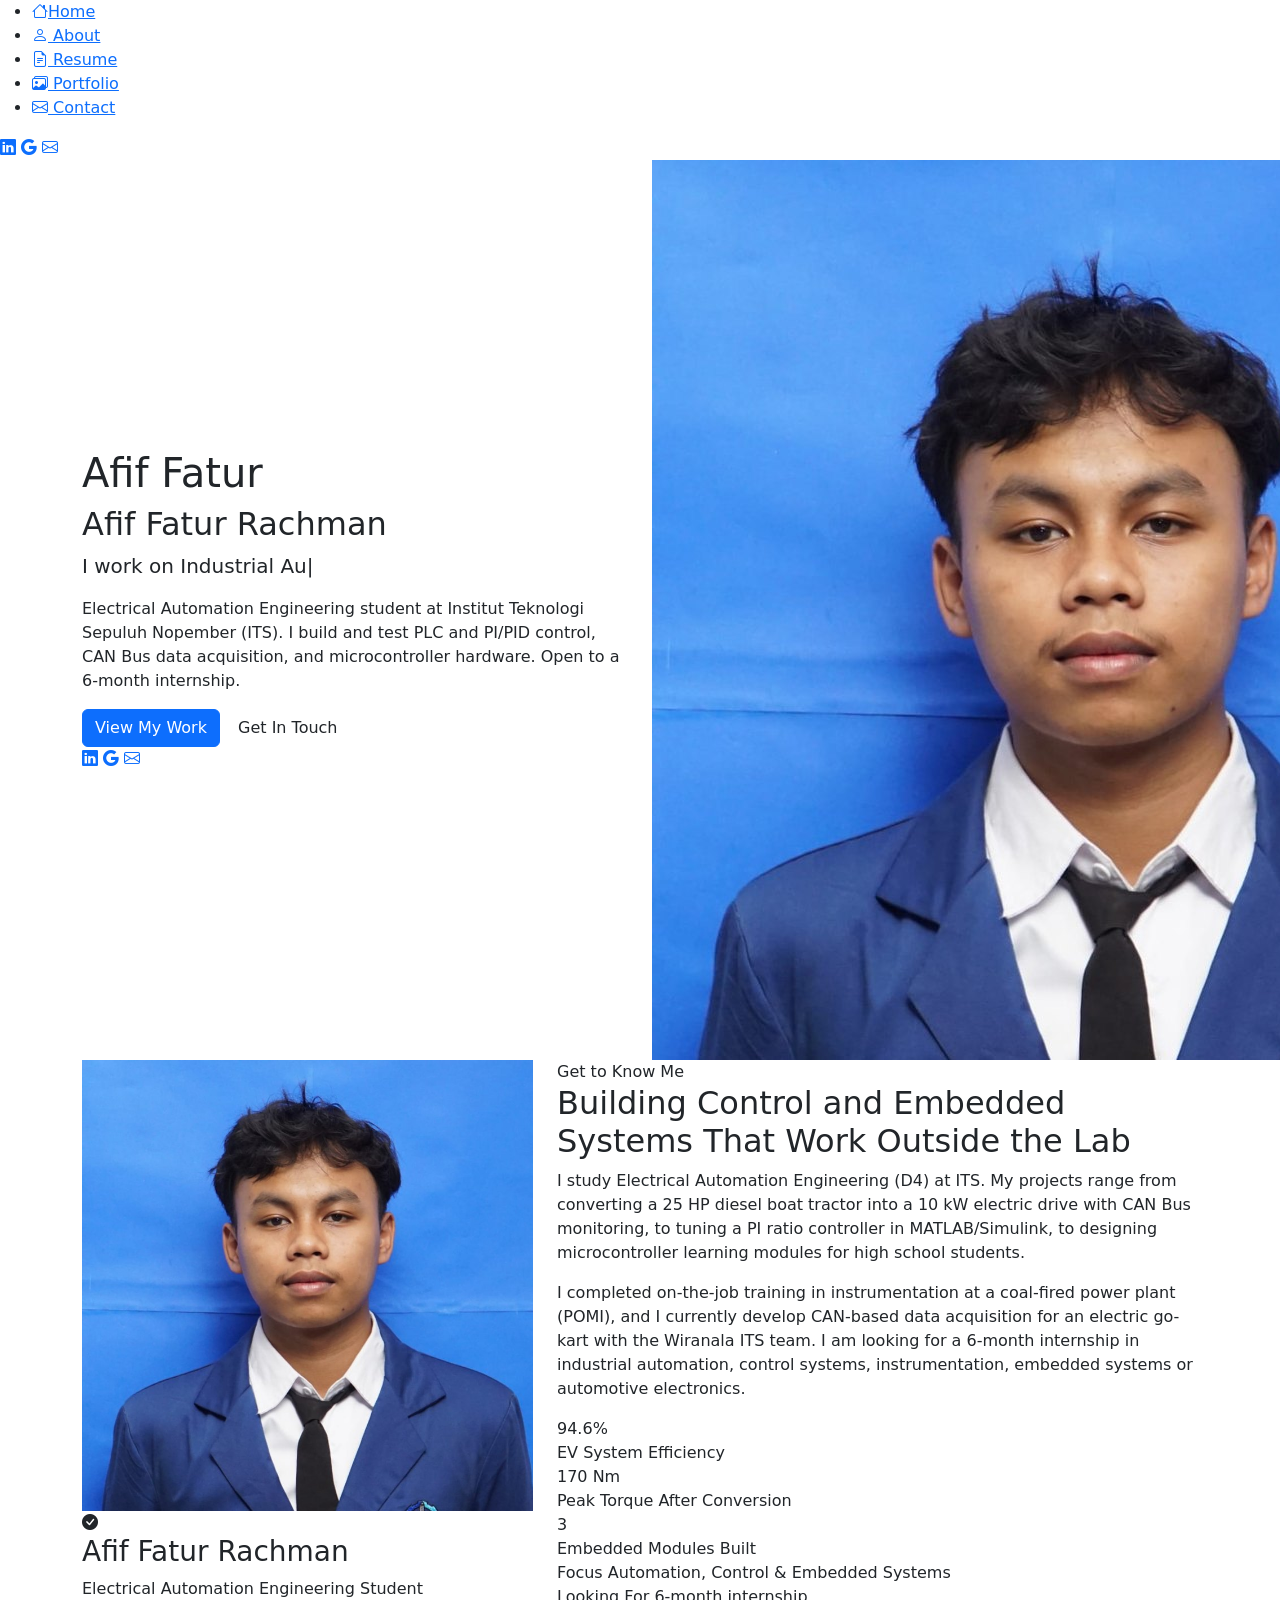
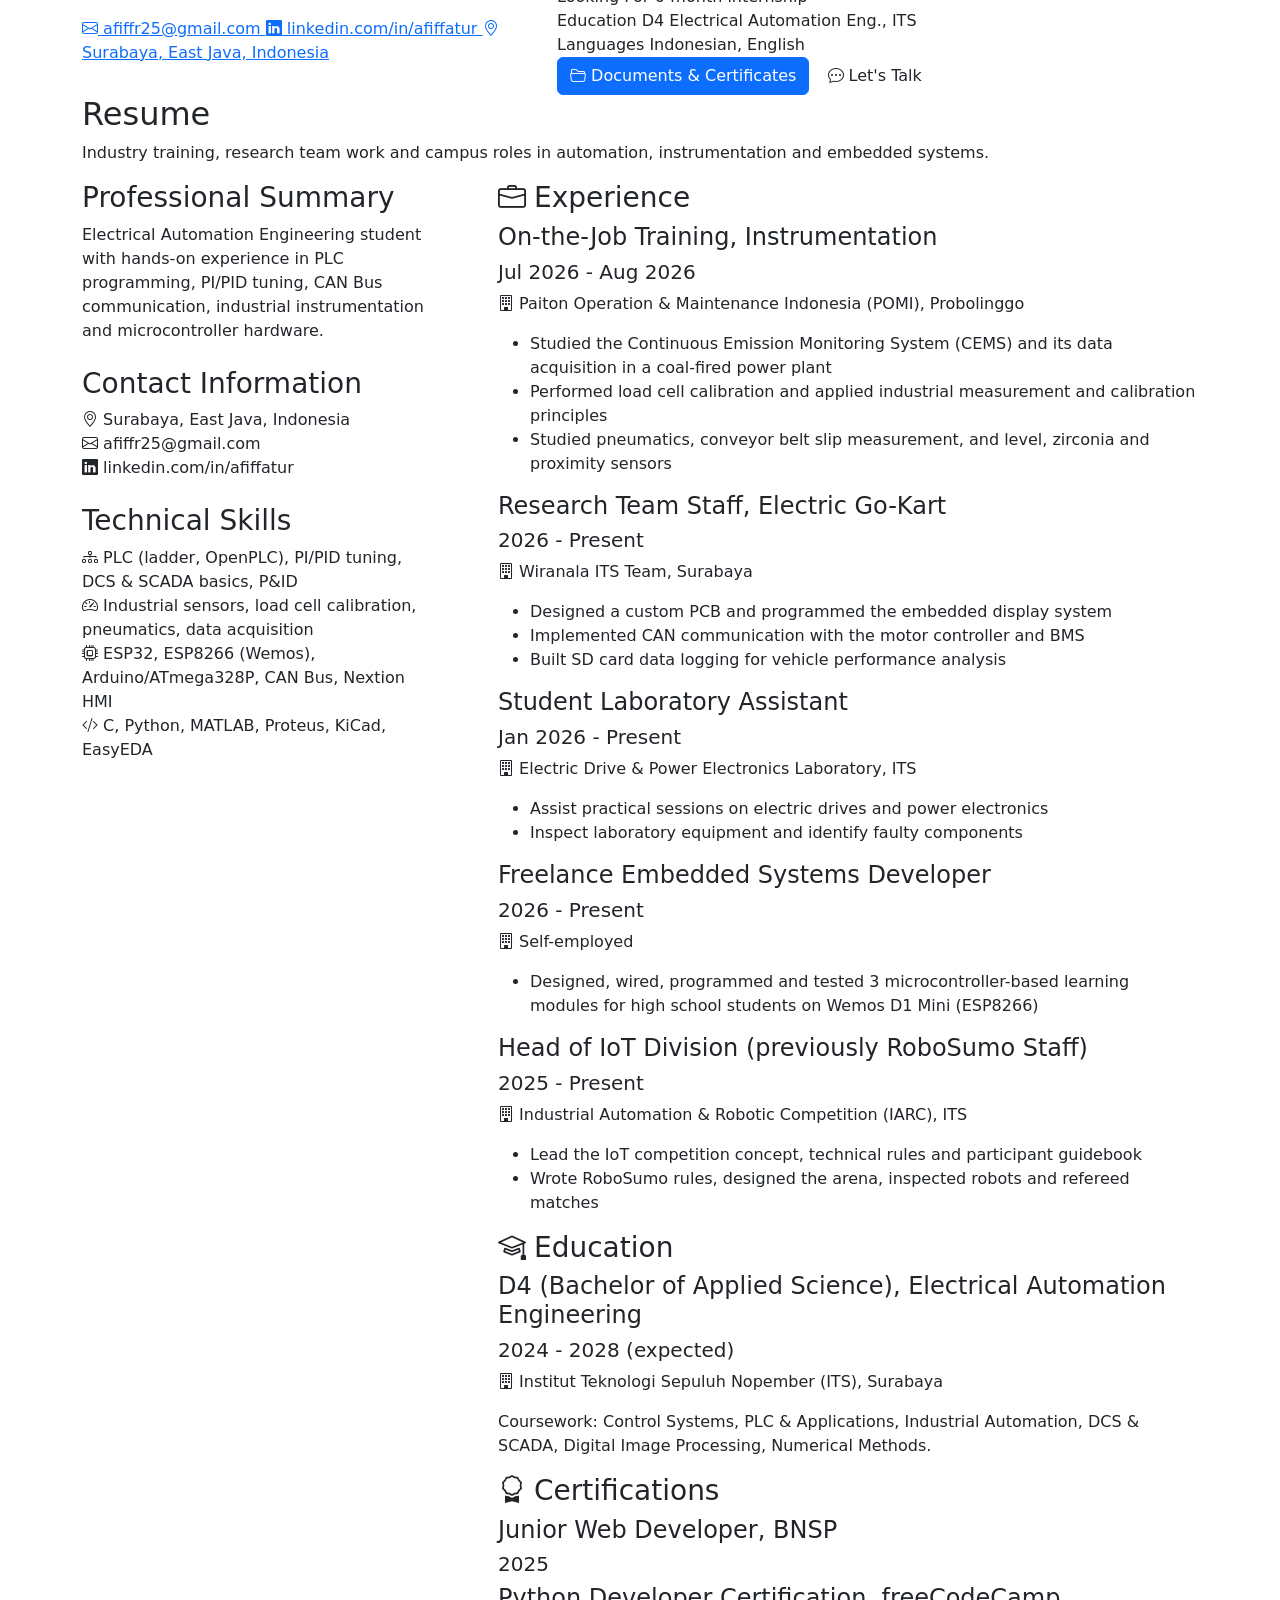
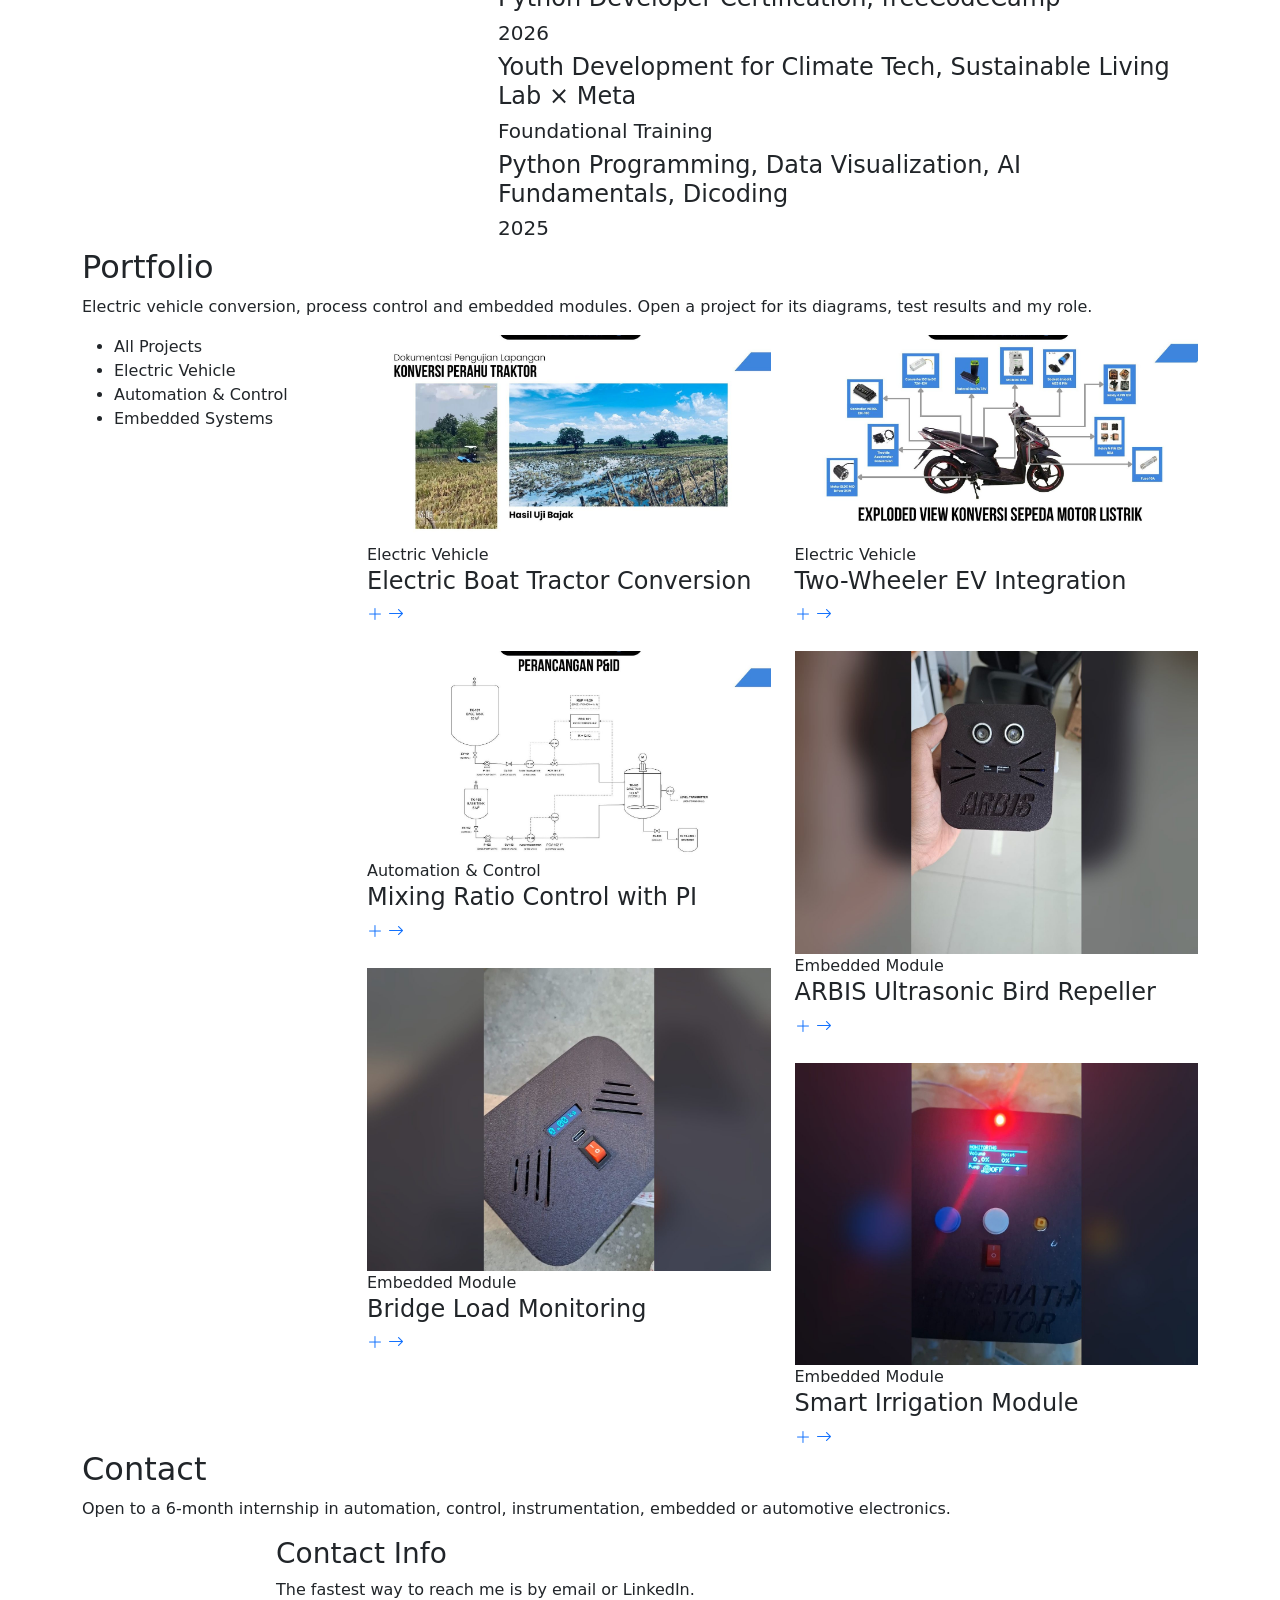
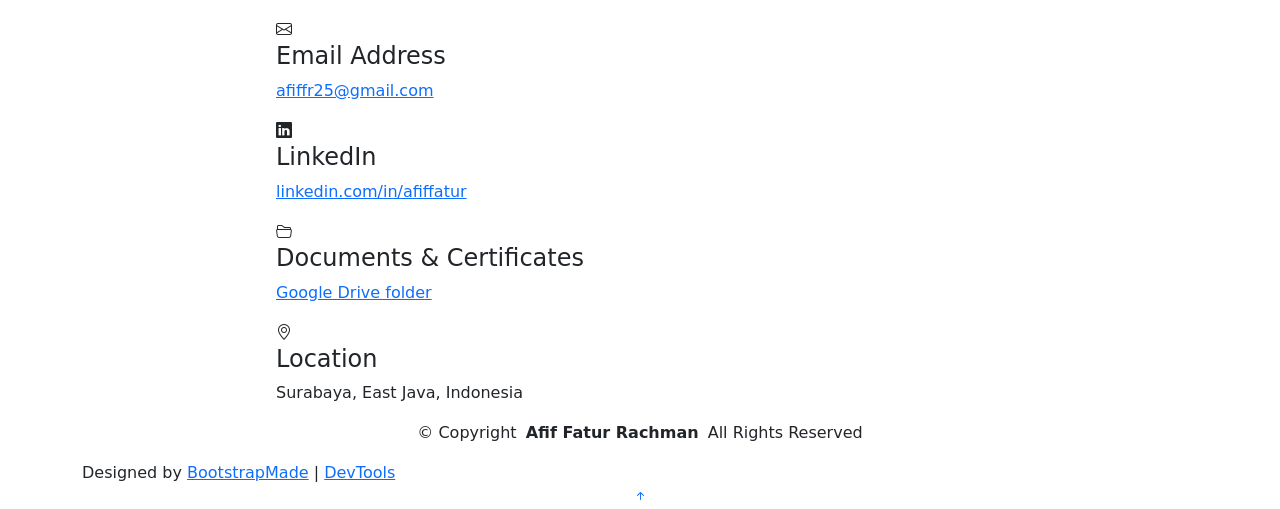
==== index.html @ c915f434 "Revise project details in index.html Updated project description to include MATLAB/Simulink." ====
<!DOCTYPE html>
<html lang="en">

<head>
  <meta charset="utf-8">
  <meta content="width=device-width, initial-scale=1.0" name="viewport">
  <title>Afif Fatur Rachman | Portfolio</title>
  <meta name="description" content="Portfolio of Afif Fatur Rachman, Electrical Automation Engineering student at ITS: PLC, PID control, CAN Bus, embedded systems and EV conversion.">
  <meta name="keywords" content="automation, PLC, PID, CAN Bus, embedded systems, ESP32, ESP8266, electric vehicle, ITS">

  <!-- Favicons -->
  <link href="assets/img/favicon.png" rel="icon">
  <link href="assets/img/apple-touch-icon.png" rel="apple-touch-icon">

  <!-- Fonts -->
  <link href="https://fonts.googleapis.com" rel="preconnect">
  <link href="https://fonts.gstatic.com" rel="preconnect" crossorigin>
  <link href="https://fonts.googleapis.com/css2?family=Roboto:ital,wght@0,100;0,300;0,400;0,500;0,700;0,900;1,100;1,300;1,400;1,500;1,700;1,900&family=Ubuntu:ital,wght@0,300;0,400;0,500;0,700;1,300;1,400;1,500;1,700&family=Nunito:ital,wght@0,200;0,300;0,400;0,500;0,600;0,700;0,800;0,900;1,200;1,300;1,400;1,500;1,600;1,700;1,800;1,900&display=swap" rel="stylesheet">

  <!-- Vendor CSS Files -->
  <link href="assets/vendor/bootstrap/css/bootstrap.min.css" rel="stylesheet">
  <link href="assets/vendor/bootstrap-icons/bootstrap-icons.css" rel="stylesheet">
  <link href="assets/vendor/aos/aos.css" rel="stylesheet">
  <link href="assets/vendor/glightbox/css/glightbox.min.css" rel="stylesheet">
  <link href="assets/vendor/swiper/swiper-bundle.min.css" rel="stylesheet">

  <!-- Main CSS File -->
  <link href="assets/css/main.css" rel="stylesheet">

  <!-- =======================================================
  * Template Name: SnapFolio
  * Template URL: https://bootstrapmade.com/snapfolio-bootstrap-portfolio-template/
  * Updated: Jul 21 2025 with Bootstrap v5.3.7
  * Author: BootstrapMade.com
  * License: https://bootstrapmade.com/license/
  ======================================================== -->
</head>

<body class="index-page">

  <header id="header" class="header dark-background d-flex flex-column justify-content-center">
    <i class="header-toggle d-xl-none bi bi-list"></i>

    <div class="header-container d-flex flex-column align-items-start">
      <nav id="navmenu" class="navmenu">
        <ul>
          <li><a href="#hero" class="active"><i class="bi bi-house navicon"></i>Home</a></li>
          <li><a href="#about"><i class="bi bi-person navicon"></i> About</a></li>
          <li><a href="#resume"><i class="bi bi-file-earmark-text navicon"></i> Resume</a></li>
          <li><a href="#portfolio"><i class="bi bi-images navicon"></i> Portfolio</a></li>
          <li><a href="#contact"><i class="bi bi-envelope navicon"></i> Contact</a></li>
        </ul>
      </nav>

      <div class="social-links text-center">
        <a href="https://linkedin.com/in/afiffatur" class="linkedin" target="_blank" rel="noopener" title="LinkedIn"><i class="bi bi-linkedin"></i></a>
        <a href="https://drive.google.com/drive/folders/1XQpE3AXoUAXFMWgNxPds5E3X4bJaLmcN" class="google-plus" target="_blank" rel="noopener" title="Documents &amp; certificates"><i class="bi bi-google"></i></a>
        <a href="mailto:afiffr25@gmail.com" class="twitter" title="Email"><i class="bi bi-envelope"></i></a>
      </div>

    </div>

  </header>

  <main class="main">

    <!-- Hero Section -->
    <section id="hero" class="hero section">

      <div class="background-elements">
        <div class="bg-circle circle-1"></div>
        <div class="bg-circle circle-2"></div>
      </div>

      <div class="hero-content">

        <div class="container">
          <div class="row align-items-center">

            <div class="col-lg-6" data-aos="fade-right" data-aos-delay="100">
              <div class="hero-text">
                <h1>Afif <span class="accent-text">Fatur</span></h1>
                <h2>Afif Fatur Rachman</h2>
                <p class="lead">I work on <span class="typed" data-typed-items="Industrial Automation, Control Systems, Embedded Systems, EV Powertrains, Instrumentation"></span></p>
                <p class="description">Electrical Automation Engineering student at Institut Teknologi Sepuluh Nopember (ITS). I build and test PLC and PI/PID control, CAN Bus data acquisition, and microcontroller hardware. Open to a 6-month internship.</p>

                <div class="hero-actions">
                  <a href="#portfolio" class="btn btn-primary">View My Work</a>
                  <a href="#contact" class="btn btn-outline">Get In Touch</a>
                </div>

                <div class="social-links">
                  <a href="https://linkedin.com/in/afiffatur" target="_blank" rel="noopener" title="LinkedIn"><i class="bi bi-linkedin"></i></a>
                  <a href="https://drive.google.com/drive/folders/1XQpE3AXoUAXFMWgNxPds5E3X4bJaLmcN" target="_blank" rel="noopener" title="Documents &amp; certificates"><i class="bi bi-google"></i></a>
                  <a href="mailto:afiffr25@gmail.com" title="Email"><i class="bi bi-envelope"></i></a>
                </div>
              </div>
            </div>

            <div class="col-lg-6" data-aos="fade-left" data-aos-delay="200">
              <div class="hero-visual">
                <div class="profile-container">
                  <div class="profile-background"></div>
                  <img src="assets/img/profile/afif-hero.jpg" alt="Afif Fatur Rachman" class="profile-image">
                </div>
              </div>
            </div>

          </div>
        </div>
      </div>

    </section><!-- /Hero Section -->

    <!-- About Section -->
    <section id="about" class="about section">

      <div class="container" data-aos="fade-up" data-aos-delay="100">

        <div class="row">
          <div class="col-lg-5" data-aos="zoom-in" data-aos-delay="200">
            <div class="profile-card">
              <div class="profile-header">
                <div class="profile-image">
                  <img src="assets/img/profile/afif-square.jpg" alt="Afif Fatur Rachman" class="img-fluid">
                </div>
                <div class="profile-badge">
                  <i class="bi bi-check-circle-fill"></i>
                </div>
              </div>

              <div class="profile-content">
                <h3>Afif Fatur Rachman</h3>
                <p class="profession">Electrical Automation Engineering Student</p>

                <div class="contact-links">
                  <a href="mailto:afiffr25@gmail.com" class="contact-item">
                    <i class="bi bi-envelope"></i>
                    afiffr25@gmail.com
                  </a>
                  <a href="https://linkedin.com/in/afiffatur" class="contact-item" target="_blank" rel="noopener">
                    <i class="bi bi-linkedin"></i>
                    linkedin.com/in/afiffatur
                  </a>
                  <a href="#" class="contact-item">
                    <i class="bi bi-geo-alt"></i>
                    Surabaya, East Java, Indonesia
                  </a>
                </div>
              </div>
            </div>
          </div>

          <div class="col-lg-7" data-aos="fade-left" data-aos-delay="300">
            <div class="about-content">
              <div class="section-header">
                <span class="badge-text">Get to Know Me</span>
                <h2>Building Control and Embedded Systems That Work Outside the Lab</h2>
              </div>

              <div class="description">
                <p>I study Electrical Automation Engineering (D4) at ITS. My projects range from converting a 25 HP diesel boat tractor into a 10 kW electric drive with CAN Bus monitoring, to tuning a PI ratio controller in MATLAB/Simulink, to designing microcontroller learning modules for high school students.</p>

                <p>I completed on-the-job training in instrumentation at a coal-fired power plant (POMI), and I currently develop CAN-based data acquisition for an electric go-kart with the Wiranala ITS team. I am looking for a 6-month internship in industrial automation, control systems, instrumentation, embedded systems or automotive electronics.</p>
              </div>

              <div class="stats-grid">
                <div class="stat-item">
                  <div class="stat-number">94.6%</div>
                  <div class="stat-label">EV System Efficiency</div>
                </div>
                <div class="stat-item">
                  <div class="stat-number">170 Nm</div>
                  <div class="stat-label">Peak Torque After Conversion</div>
                </div>
                <div class="stat-item">
                  <div class="stat-number">3</div>
                  <div class="stat-label">Embedded Modules Built</div>
                </div>
              </div>

              <div class="details-grid">
                <div class="detail-row">
                  <div class="detail-item">
                    <span class="detail-label">Focus</span>
                    <span class="detail-value">Automation, Control &amp; Embedded Systems</span>
                  </div>
                  <div class="detail-item">
                    <span class="detail-label">Looking For</span>
                    <span class="detail-value">6-month internship</span>
                  </div>
                </div>
                <div class="detail-row">
                  <div class="detail-item">
                    <span class="detail-label">Education</span>
                    <span class="detail-value">D4 Electrical Automation Eng., ITS</span>
                  </div>
                  <div class="detail-item">
                    <span class="detail-label">Languages</span>
                    <span class="detail-value">Indonesian, English</span>
                  </div>
                </div>
              </div>

              <div class="cta-section">
                <a href="https://drive.google.com/drive/folders/1XQpE3AXoUAXFMWgNxPds5E3X4bJaLmcN" class="btn btn-primary" target="_blank" rel="noopener">
                  <i class="bi bi-folder2-open"></i>
                  Documents &amp; Certificates
                </a>
                <a href="#contact" class="btn btn-outline">
                  <i class="bi bi-chat-dots"></i>
                  Let's Talk
                </a>
              </div>
            </div>
          </div>
        </div>

      </div>

    </section><!-- /About Section -->

    <!-- Resume Section -->
    <section id="resume" class="resume section">

      <!-- Section Title -->
      <div class="container section-title" data-aos="fade-up">
        <h2>Resume</h2>
        <p>Industry training, research team work and campus roles in automation, instrumentation and embedded systems.</p>
      </div><!-- End Section Title -->

      <div class="container" data-aos="fade-up" data-aos-delay="100">

        <div class="row gy-4">
          <!-- Left column with summary and contact -->
          <div class="col-lg-4">
            <div class="resume-side" data-aos="fade-right" data-aos-delay="100">
              <h3>Professional Summary</h3>
              <p>Electrical Automation Engineering student with hands-on experience in PLC programming, PI/PID tuning, CAN Bus communication, industrial instrumentation and microcontroller hardware.</p>

              <h3 class="mt-4">Contact Information</h3>
              <ul class="contact-info list-unstyled">
                <li><i class="bi bi-geo-alt"></i> Surabaya, East Java, Indonesia</li>
                <li><i class="bi bi-envelope"></i> afiffr25@gmail.com</li>
                <li><i class="bi bi-linkedin"></i> linkedin.com/in/afiffatur</li>
              </ul>

              <h3 class="mt-4">Technical Skills</h3>
              <ul class="contact-info list-unstyled">
                <li><i class="bi bi-diagram-3"></i> PLC (ladder, OpenPLC), PI/PID tuning, DCS &amp; SCADA basics, P&amp;ID</li>
                <li><i class="bi bi-speedometer2"></i> Industrial sensors, load cell calibration, pneumatics, data acquisition</li>
                <li><i class="bi bi-cpu"></i> ESP32, ESP8266 (Wemos), Arduino/ATmega328P, CAN Bus, Nextion HMI</li>
                <li><i class="bi bi-code-slash"></i> C, Python, MATLAB, Proteus, KiCad, EasyEDA</li>
              </ul>
            </div>
          </div>

          <!-- Right column with experience and education -->
          <div class="col-lg-8 ps-4 ps-lg-5">
            <div class="resume-section" data-aos="fade-up">
              <h3><i class="bi bi-briefcase me-2"></i>Experience</h3>

              <div class="resume-item">
                <h4>On-the-Job Training, Instrumentation</h4>
                <h5>Jul 2026 - Aug 2026</h5>
                <p class="company"><i class="bi bi-building"></i> Paiton Operation &amp; Maintenance Indonesia (POMI), Probolinggo</p>
                <ul>
                  <li>Studied the Continuous Emission Monitoring System (CEMS) and its data acquisition in a coal-fired power plant</li>
                  <li>Performed load cell calibration and applied industrial measurement and calibration principles</li>
                  <li>Studied pneumatics, conveyor belt slip measurement, and level, zirconia and proximity sensors</li>
                </ul>
              </div>

              <div class="resume-item">
                <h4>Research Team Staff, Electric Go-Kart</h4>
                <h5>2026 - Present</h5>
                <p class="company"><i class="bi bi-building"></i> Wiranala ITS Team, Surabaya</p>
                <ul>
                  <li>Designed a custom PCB and programmed the embedded display system</li>
                  <li>Implemented CAN communication with the motor controller and BMS</li>
                  <li>Built SD card data logging for vehicle performance analysis</li>
                </ul>
              </div>

              <div class="resume-item">
                <h4>Student Laboratory Assistant</h4>
                <h5>Jan 2026 - Present</h5>
                <p class="company"><i class="bi bi-building"></i> Electric Drive &amp; Power Electronics Laboratory, ITS</p>
                <ul>
                  <li>Assist practical sessions on electric drives and power electronics</li>
                  <li>Inspect laboratory equipment and identify faulty components</li>
                </ul>
              </div>

              <div class="resume-item">
                <h4>Freelance Embedded Systems Developer</h4>
                <h5>2026 - Present</h5>
                <p class="company"><i class="bi bi-building"></i> Self-employed</p>
                <ul>
                  <li>Designed, wired, programmed and tested 3 microcontroller-based learning modules for high school students on Wemos D1 Mini (ESP8266)</li>
                </ul>
              </div>

              <div class="resume-item">
                <h4>Head of IoT Division (previously RoboSumo Staff)</h4>
                <h5>2025 - Present</h5>
                <p class="company"><i class="bi bi-building"></i> Industrial Automation &amp; Robotic Competition (IARC), ITS</p>
                <ul>
                  <li>Lead the IoT competition concept, technical rules and participant guidebook</li>
                  <li>Wrote RoboSumo rules, designed the arena, inspected robots and refereed matches</li>
                </ul>
              </div>

            </div>

            <div class="resume-section" data-aos="fade-up" data-aos-delay="100">
              <h3><i class="bi bi-mortarboard me-2"></i>Education</h3>

              <div class="resume-item">
                <h4>D4 (Bachelor of Applied Science), Electrical Automation Engineering</h4>
                <h5>2024 - 2028 (expected)</h5>
                <p class="company"><i class="bi bi-building"></i> Institut Teknologi Sepuluh Nopember (ITS), Surabaya</p>
                <p>Coursework: Control Systems, PLC &amp; Applications, Industrial Automation, DCS &amp; SCADA, Digital Image Processing, Numerical Methods.</p>
              </div>

            </div>

            <div class="resume-section" data-aos="fade-up" data-aos-delay="200">
              <h3><i class="bi bi-award me-2"></i>Certifications</h3>

              <div class="resume-item">
                <h4>Junior Web Developer, BNSP</h4>
                <h5>2025</h5>
              </div>

              <div class="resume-item">
                <h4>Python Developer Certification, freeCodeCamp</h4>
                <h5>2026</h5>
              </div>

              <div class="resume-item">
                <h4>Youth Development for Climate Tech, Sustainable Living Lab × Meta</h4>
                <h5>Foundational Training</h5>
              </div>

              <div class="resume-item">
                <h4>Python Programming, Data Visualization, AI Fundamentals, Dicoding</h4>
                <h5>2025</h5>
              </div>

            </div>
          </div>
        </div>

      </div>

    </section><!-- /Resume Section -->

    <!-- Portfolio Section -->
    <section id="portfolio" class="portfolio section">

      <!-- Section Title -->
      <div class="container section-title" data-aos="fade-up">
        <h2>Portfolio</h2>
        <p>Electric vehicle conversion, process control and embedded modules. Open a project for its diagrams, test results and my role.</p>
      </div><!-- End Section Title -->

      <div class="container" data-aos="fade-up" data-aos-delay="100">

        <div class="isotope-layout" data-default-filter="*" data-layout="masonry" data-sort="original-order">

          <div class="row">
            <div class="col-lg-3 filter-sidebar">
              <div class="filters-wrapper" data-aos="fade-right" data-aos-delay="150">
                <ul class="portfolio-filters isotope-filters">
                  <li data-filter="*" class="filter-active">All Projects</li>
                  <li data-filter=".filter-ev">Electric Vehicle</li>
                  <li data-filter=".filter-control">Automation &amp; Control</li>
                  <li data-filter=".filter-embedded">Embedded Systems</li>
                </ul>
              </div>
            </div>

            <div class="col-lg-9">
              <div class="row gy-4 portfolio-container isotope-container" data-aos="fade-up" data-aos-delay="200">

                <div class="col-lg-6 col-md-6 portfolio-item isotope-item filter-ev">
                  <div class="portfolio-wrap">
                    <img src="assets/img/projects/ev-tractor-field.jpg" class="img-fluid" alt="Electric Boat Tractor Conversion" loading="lazy">
                    <div class="portfolio-info">
                      <div class="content">
                        <span class="category">Electric Vehicle</span>
                        <h4>Electric Boat Tractor Conversion</h4>
                        <div class="portfolio-links">
                          <a href="assets/img/projects/ev-tractor-field.jpg" class="glightbox" title="Electric Boat Tractor Conversion"><i class="bi bi-plus-lg"></i></a>
                          <a href="project-ev.html" title="More Details"><i class="bi bi-arrow-right"></i></a>
                        </div>
                      </div>
                    </div>
                  </div>
                </div><!-- End Portfolio Item -->
                <div class="col-lg-6 col-md-6 portfolio-item isotope-item filter-ev">
                  <div class="portfolio-wrap">
                    <img src="assets/img/projects/ev-motor-exploded.jpg" class="img-fluid" alt="Two-Wheeler EV Integration" loading="lazy">
                    <div class="portfolio-info">
                      <div class="content">
                        <span class="category">Electric Vehicle</span>
                        <h4>Two-Wheeler EV Integration</h4>
                        <div class="portfolio-links">
                          <a href="assets/img/projects/ev-motor-exploded.jpg" class="glightbox" title="Two-Wheeler EV Integration"><i class="bi bi-plus-lg"></i></a>
                          <a href="project-ev.html" title="More Details"><i class="bi bi-arrow-right"></i></a>
                        </div>
                      </div>
                    </div>
                  </div>
                </div><!-- End Portfolio Item -->
                <div class="col-lg-6 col-md-6 portfolio-item isotope-item filter-control">
                  <div class="portfolio-wrap">
                    <img src="assets/img/projects/mixing-pid.jpg" class="img-fluid" alt="Mixing Ratio Control with PI" loading="lazy">
                    <div class="portfolio-info">
                      <div class="content">
                        <span class="category">Automation &amp; Control</span>
                        <h4>Mixing Ratio Control with PI</h4>
                        <div class="portfolio-links">
                          <a href="assets/img/projects/mixing-pid.jpg" class="glightbox" title="Mixing Ratio Control with PI"><i class="bi bi-plus-lg"></i></a>
                          <a href="project-mixing.html" title="More Details"><i class="bi bi-arrow-right"></i></a>
                        </div>
                      </div>
                    </div>
                  </div>
                </div><!-- End Portfolio Item -->
                <div class="col-lg-6 col-md-6 portfolio-item isotope-item filter-embedded">
                  <div class="portfolio-wrap">
                    <img src="assets/img/projects/arbis-photo.jpg" class="img-fluid" alt="ARBIS Ultrasonic Bird Repeller" loading="lazy">
                    <div class="portfolio-info">
                      <div class="content">
                        <span class="category">Embedded Module</span>
                        <h4>ARBIS Ultrasonic Bird Repeller</h4>
                        <div class="portfolio-links">
                          <a href="assets/img/projects/arbis-photo.jpg" class="glightbox" title="ARBIS Ultrasonic Bird Repeller"><i class="bi bi-plus-lg"></i></a>
                          <a href="project-arbis.html" title="More Details"><i class="bi bi-arrow-right"></i></a>
                        </div>
                      </div>
                    </div>
                  </div>
                </div><!-- End Portfolio Item -->
                <div class="col-lg-6 col-md-6 portfolio-item isotope-item filter-embedded">
                  <div class="portfolio-wrap">
                    <img src="assets/img/projects/bridge-photo2.jpg" class="img-fluid" alt="Bridge Load Monitoring" loading="lazy">
                    <div class="portfolio-info">
                      <div class="content">
                        <span class="category">Embedded Module</span>
                        <h4>Bridge Load Monitoring</h4>
                        <div class="portfolio-links">
                          <a href="assets/img/projects/bridge-photo2.jpg" class="glightbox" title="Bridge Load Monitoring"><i class="bi bi-plus-lg"></i></a>
                          <a href="project-bridge.html" title="More Details"><i class="bi bi-arrow-right"></i></a>
                        </div>
                      </div>
                    </div>
                  </div>
                </div><!-- End Portfolio Item -->
                <div class="col-lg-6 col-md-6 portfolio-item isotope-item filter-embedded">
                  <div class="portfolio-wrap">
                    <img src="assets/img/projects/smart-photo.jpg" class="img-fluid" alt="Smart Irrigation Module" loading="lazy">
                    <div class="portfolio-info">
                      <div class="content">
                        <span class="category">Embedded Module</span>
                        <h4>Smart Irrigation Module</h4>
                        <div class="portfolio-links">
                          <a href="assets/img/projects/smart-photo.jpg" class="glightbox" title="Smart Irrigation Module"><i class="bi bi-plus-lg"></i></a>
                          <a href="project-smart.html" title="More Details"><i class="bi bi-arrow-right"></i></a>
                        </div>
                      </div>
                    </div>
                  </div>
                </div><!-- End Portfolio Item -->

              </div><!-- End Portfolio Container -->
            </div>
          </div>

        </div>

      </div>

    </section><!-- /Portfolio Section -->

    <!-- Contact Section -->
    <section id="contact" class="contact section">

      <!-- Section Title -->
      <div class="container section-title" data-aos="fade-up">
        <h2>Contact</h2>
        <p>Open to a 6-month internship in automation, control, instrumentation, embedded or automotive electronics.</p>
      </div><!-- End Section Title -->

      <div class="container">

        <div class="row g-4 g-lg-5 justify-content-center">
          <div class="col-lg-8">
            <div class="info-box">
              <h3>Contact Info</h3>
              <p>The fastest way to reach me is by email or LinkedIn.</p>

              <div class="info-item">
                <div class="icon-box">
                  <i class="bi bi-envelope"></i>
                </div>
                <div class="content">
                  <h4>Email Address</h4>
                  <p><a href="mailto:afiffr25@gmail.com">afiffr25@gmail.com</a></p>
                </div>
              </div>

              <div class="info-item">
                <div class="icon-box">
                  <i class="bi bi-linkedin"></i>
                </div>
                <div class="content">
                  <h4>LinkedIn</h4>
                  <p><a href="https://linkedin.com/in/afiffatur" target="_blank" rel="noopener">linkedin.com/in/afiffatur</a></p>
                </div>
              </div>

              <div class="info-item">
                <div class="icon-box">
                  <i class="bi bi-folder2-open"></i>
                </div>
                <div class="content">
                  <h4>Documents &amp; Certificates</h4>
                  <p><a href="https://drive.google.com/drive/folders/1XQpE3AXoUAXFMWgNxPds5E3X4bJaLmcN" target="_blank" rel="noopener">Google Drive folder</a></p>
                </div>
              </div>

              <div class="info-item">
                <div class="icon-box">
                  <i class="bi bi-geo-alt"></i>
                </div>
                <div class="content">
                  <h4>Location</h4>
                  <p>Surabaya, East Java, Indonesia</p>
                </div>
              </div>
            </div>
          </div>
        </div>

      </div>

    </section><!-- /Contact Section -->

  </main>

  <footer id="footer" class="footer position-relative">

    <div class="container">
      <div class="copyright text-center ">
        <p>© <span>Copyright</span> <strong class="px-1 sitename">Afif Fatur Rachman</strong> <span>All Rights Reserved</span></p>
      </div>
      <div class="credits">
        <!-- All the links in the footer should remain intact. -->
        <!-- You can delete the links only if you've purchased the pro version. -->
        <!-- Licensing information: https://bootstrapmade.com/license/ -->
        Designed by <a href="https://bootstrapmade.com/">BootstrapMade</a> | <a href="https://bootstrapmade.com/tools/">DevTools</a>
      </div>
    </div>

  </footer>

  <!-- Scroll Top -->
  <a href="#" id="scroll-top" class="scroll-top d-flex align-items-center justify-content-center"><i class="bi bi-arrow-up-short"></i></a>

  <!-- Preloader -->
  <div id="preloader"></div>

  <!-- Vendor JS Files -->
  <script src="assets/vendor/bootstrap/js/bootstrap.bundle.min.js"></script>
  <script src="assets/vendor/aos/aos.js"></script>
  <script src="assets/vendor/typed.js/typed.umd.js"></script>
  <script src="assets/vendor/purecounter/purecounter_vanilla.js"></script>
  <script src="assets/vendor/waypoints/noframework.waypoints.js"></script>
  <script src="assets/vendor/isotope-layout/isotope.pkgd.min.js"></script>
  <script src="assets/vendor/imagesloaded/imagesloaded.pkgd.min.js"></script>
  <script src="assets/vendor/glightbox/js/glightbox.min.js"></script>
  <script src="assets/vendor/swiper/swiper-bundle.min.js"></script>

  <!-- Main JS File -->
  <script src="assets/js/main.js"></script>

</body>

</html>
---- assets/css/main.css ----
/**
* Template Name: SnapFolio
* Template URL: https://bootstrapmade.com/snapfolio-bootstrap-portfolio-template/
* Updated: Jul 21 2025 with Bootstrap v5.3.7
* Author: BootstrapMade.com
* License: https://bootstrapmade.com/license/
*/

/*--------------------------------------------------------------
# Font & Color Variables
# Help: https://bootstrapmade.com/color-system/
--------------------------------------------------------------*/
/* Fonts */
:root {
  --default-font: "Roboto",  system-ui, -apple-system, "Segoe UI", Roboto, "Helvetica Neue", Arial, "Noto Sans", "Liberation Sans", sans-serif, "Apple Color Emoji", "Segoe UI Emoji", "Segoe UI Symbol", "Noto Color Emoji";
  --heading-font: "Ubuntu",  sans-serif;
  --nav-font: "Nunito",  sans-serif;
}

/* Global Colors - The following color variables are used throughout the website. Updating them here will change the color scheme of the entire website */
:root { 
  --background-color: #1f1f1f; /* Background color for the entire website, including individual sections */
  --default-color: #ffffff; /* Default color used for the majority of the text content across the entire website */
  --heading-color: #ffffff; /* Color for headings, subheadings and title throughout the website */
  --accent-color: #ececec; /* Accent color that represents your brand on the website. It's used for buttons, links, and other elements that need to stand out */
  --surface-color: #232323; /* The surface color is used as a background of boxed elements within sections, such as cards, icon boxes, or other elements that require a visual separation from the global background. */
  --contrast-color: #310606; /* Contrast color for text, ensuring readability against backgrounds of accent, heading, or default colors. */
}

/* Nav Menu Colors - The following color variables are used specifically for the navigation menu. They are separate from the global colors to allow for more customization options */
:root {
  --nav-color: rgba(236, 236, 236, 0.59);  /* The default color of the main navmenu links */
  --nav-hover-color: #ffffff; /* Applied to main navmenu links when they are hovered over or active */
  --nav-mobile-background-color: #393939; /* Used as the background color for mobile navigation menu */
  --nav-dropdown-background-color: #393939; /* Used as the background color for dropdown items that appear when hovering over primary navigation items */
  --nav-dropdown-color: #ffffff; /* Used for navigation links of the dropdown items in the navigation menu. */
  --nav-dropdown-hover-color: #ececec; /* Similar to --nav-hover-color, this color is applied to dropdown navigation links when they are hovered over. */
}

/* Color Presets - These classes override global colors when applied to any section or element, providing reuse of the sam color scheme. */

.light-background {
  --background-color: #2c2c2c;
  --surface-color: #323232;
}

.dark-background {
  --background-color: #040b14;
  --default-color: #ffffff;
  --heading-color: #ffffff;
  --surface-color: #151f2b;
  --contrast-color: #ffffff;
}

/* Smooth scroll */
:root {
  scroll-behavior: smooth;
}

/*--------------------------------------------------------------
# General Styling & Shared Classes
--------------------------------------------------------------*/
body {
  color: var(--default-color);
  background-color: var(--background-color);
  font-family: var(--default-font);
}

a {
  color: var(--accent-color);
  text-decoration: none;
  transition: 0.3s;
}

a:hover {
  color: color-mix(in srgb, var(--accent-color), transparent 25%);
  text-decoration: none;
}

h1,
h2,
h3,
h4,
h5,
h6 {
  color: var(--heading-color);
  font-family: var(--heading-font);
}

/* PHP Email Form Messages
------------------------------*/
.php-email-form .error-message {
  display: none;
  background: #df1529;
  color: #ffffff;
  text-align: left;
  padding: 15px;
  margin-bottom: 24px;
  font-weight: 600;
}

.php-email-form .sent-message {
  display: none;
  color: #ffffff;
  background: #059652;
  text-align: center;
  padding: 15px;
  margin-bottom: 24px;
  font-weight: 600;
}

.php-email-form .loading {
  display: none;
  background: var(--surface-color);
  text-align: center;
  padding: 15px;
  margin-bottom: 24px;
}

.php-email-form .loading:before {
  content: "";
  display: inline-block;
  border-radius: 50%;
  width: 24px;
  height: 24px;
  margin: 0 10px -6px 0;
  border: 3px solid var(--accent-color);
  border-top-color: var(--surface-color);
  animation: php-email-form-loading 1s linear infinite;
}

@keyframes php-email-form-loading {
  0% {
    transform: rotate(0deg);
  }

  100% {
    transform: rotate(360deg);
  }
}

/*--------------------------------------------------------------
# Global Header
--------------------------------------------------------------*/
.header {
  --background-color: #1b1b1b;
  --contrast-color: #444444;
  color: var(--default-color);
  position: fixed;
  top: 0;
  left: 0;
  bottom: 0;
  padding: 0 15px;
  width: 300px;
  transition: all ease-in-out 0.3s;
  overflow-y: auto;
  z-index: 997;
}

.header .header-container {
  border-radius: 20px;
  padding: 15px;
  background-color: var(--background-color);
  border: 1px solid color-mix(in srgb, var(--default-color), transparent 80%);
}

.header .social-links {
  margin: 0 0 10px 0;
}

.header .social-links a {
  font-size: 16px;
  display: inline-flex;
  align-items: center;
  justify-content: center;
  background: color-mix(in srgb, var(--default-color), transparent 90%);
  color: var(--default-color);
  margin: 0 2px;
  border-radius: 50%;
  text-align: center;
  width: 40px;
  height: 40px;
  transition: 0.3s;
}

.header .social-links a:hover {
  color: var(--contrast-color);
  background: var(--accent-color);
}

@media (min-width: 1200px) {

  .header~main,
  .header~#footer {
    margin-left: 330px;
  }
}

@media (max-width: 1199px) {
  .header {
    left: -100%;
  }
}

.header.header-show {
  left: 0;
}

.header .header-toggle {
  color: var(--contrast-color);
  background-color: var(--accent-color);
  font-size: 22px;
  display: flex;
  align-items: center;
  justify-content: center;
  width: 40px;
  height: 40px;
  border-radius: 50%;
  cursor: pointer;
  position: fixed;
  top: 15px;
  right: 15px;
  z-index: 9999;
  transition: background-color 0.3s;
}

.header .header-toggle:hover {
  color: var(--contrast-color);
  background-color: color-mix(in srgb, var(--accent-color) 90%, white 15%);
}

/*--------------------------------------------------------------
# Navigation Menu
--------------------------------------------------------------*/
.mobile-nav-toggle {
  display: none;
}

.navmenu {
  padding: 0;
  z-index: 9997;
  width: 100%;
}

.navmenu ul {
  list-style: none;
  padding: 0 0 20px 0;
  margin: 0;
}

.navmenu a,
.navmenu a:focus {
  color: var(--nav-color);
  padding: 15px 10px;
  font-family: var(--nav-font);
  font-size: 16px;
  font-weight: 400;
  display: flex;
  align-items: center;
  white-space: nowrap;
  transition: 0.3s;
  width: 100%;
}

.navmenu a .navicon,
.navmenu a:focus .navicon {
  font-size: 20px;
  margin-right: 10px;
}

.navmenu a .toggle-dropdown,
.navmenu a:focus .toggle-dropdown {
  font-size: 12px;
  line-height: 0;
  margin-left: auto;
  width: 30px;
  height: 30px;
  display: flex;
  align-items: center;
  justify-content: center;
  border-radius: 50%;
  transition: 0.3s;
  flex-shrink: 0;
  background-color: color-mix(in srgb, var(--accent-color), transparent 90%);
}

.navmenu a .toggle-dropdown:hover,
.navmenu a:focus .toggle-dropdown:hover {
  background-color: var(--accent-color);
  color: var(--contrast-color);
}

.navmenu a:hover,
.navmenu .active,
.navmenu .active:focus {
  color: var(--nav-hover-color);
}

.navmenu a:hover .navicon,
.navmenu .active .navicon,
.navmenu .active:focus .navicon {
  color: var(--accent-color);
}

.navmenu .active .toggle-dropdown,
.navmenu .active:focus .toggle-dropdown {
  background-color: var(--accent-color);
  color: var(--contrast-color);
  transform: rotate(180deg);
}

.navmenu .dropdown {
  display: block;
}

.navmenu .dropdown a,
.navmenu .dropdown a:focus {
  color: --nav-dropdown-color;
}

.navmenu .dropdown a:hover,
.navmenu .dropdown .active,
.navmenu .dropdown .active:focus {
  color: var(--nav-dropdown-hover-color);
}

.navmenu .dropdown ul {
  position: static;
  display: none;
  z-index: 99;
  padding: 5px 10px;
  margin: 5px 10px;
  background-color: var(--nav-dropdown-background-color);
  border: 1px solid color-mix(in srgb, var(--default-color), transparent 90%);
  box-shadow: none;
  transition: all 0.5s ease-in-out;
}

.navmenu .dropdown ul ul {
  background-color: rgba(33, 37, 41, 0.1);
}

.navmenu .dropdown>.dropdown-active {
  display: block;
  background-color: rgba(33, 37, 41, 0.03);
}

/*--------------------------------------------------------------
# Global Footer
--------------------------------------------------------------*/
.footer {
  color: var(--default-color);
  background-color: var(--background-color);
  font-size: 14px;
  padding: 0 0 40px 0;
  position: relative;
}

.footer .copyright {
  padding-top: 40px;
  border-top: 1px solid color-mix(in srgb, var(--default-color), transparent 90%);
}

.footer .copyright p {
  margin-bottom: 0;
}

.footer .credits {
  margin-top: 4px;
  font-size: 13px;
  text-align: center;
}

/*--------------------------------------------------------------
# Preloader
--------------------------------------------------------------*/
#preloader {
  position: fixed;
  inset: 0;
  z-index: 999999;
  overflow: hidden;
  background: var(--background-color);
  transition: all 0.6s ease-out;
}

#preloader:before {
  content: "";
  position: fixed;
  top: calc(50% - 30px);
  left: calc(50% - 30px);
  border: 6px solid #ffffff;
  border-color: var(--accent-color) transparent var(--accent-color) transparent;
  border-radius: 50%;
  width: 60px;
  height: 60px;
  animation: animate-preloader 1.5s linear infinite;
}

@keyframes animate-preloader {
  0% {
    transform: rotate(0deg);
  }

  100% {
    transform: rotate(360deg);
  }
}

/*--------------------------------------------------------------
# Scroll Top Button
--------------------------------------------------------------*/
.scroll-top {
  position: fixed;
  visibility: hidden;
  opacity: 0;
  right: 15px;
  bottom: -15px;
  z-index: 99999;
  background-color: var(--accent-color);
  width: 44px;
  height: 44px;
  border-radius: 50px;
  transition: all 0.4s;
}

.scroll-top i {
  font-size: 24px;
  color: var(--contrast-color);
  line-height: 0;
}

.scroll-top:hover {
  background-color: color-mix(in srgb, var(--accent-color), transparent 20%);
  color: var(--contrast-color);
}

.scroll-top.active {
  visibility: visible;
  opacity: 1;
  bottom: 15px;
}

/*--------------------------------------------------------------
# Disable aos animation delay on mobile devices
--------------------------------------------------------------*/
@media screen and (max-width: 768px) {
  [data-aos-delay] {
    transition-delay: 0 !important;
  }
}

/*--------------------------------------------------------------
# Global Page Titles & Breadcrumbs
--------------------------------------------------------------*/
.page-title {
  color: var(--default-color);
  padding: 25px 0 0 0;
  position: relative;
}

.page-title .container {
  border-bottom: 1px solid color-mix(in srgb, var(--default-color), transparent 90%);
  padding-bottom: 25px;
}

.page-title h1 {
  font-size: 24px;
  font-weight: 700;
}

.page-title .breadcrumbs ol {
  display: flex;
  flex-wrap: wrap;
  list-style: none;
  padding: 0;
  margin: 0;
  font-size: 14px;
  font-weight: 400;
}

.page-title .breadcrumbs ol li+li {
  padding-left: 10px;
}

.page-title .breadcrumbs ol li+li::before {
  content: "/";
  display: inline-block;
  padding-right: 10px;
  color: color-mix(in srgb, var(--default-color), transparent 70%);
}

/*--------------------------------------------------------------
# Global Sections
--------------------------------------------------------------*/
section,
.section {
  color: var(--default-color);
  background-color: var(--background-color);
  padding: 60px 0;
  overflow: clip;
}

/*--------------------------------------------------------------
# Global Section Titles
--------------------------------------------------------------*/
.section-title {
  text-align: center;
  padding-bottom: 60px;
  position: relative;
}

.section-title h2 {
  font-size: 32px;
  font-weight: 700;
  position: relative;
}

.section-title h2:before,
.section-title h2:after {
  content: "";
  width: 50px;
  height: 2px;
  background: var(--accent-color);
  display: inline-block;
}

.section-title h2:before {
  margin: 0 15px 10px 0;
}

.section-title h2:after {
  margin: 0 0 10px 15px;
}

.section-title p {
  margin-bottom: 0;
}

/*--------------------------------------------------------------
# Hero Section
--------------------------------------------------------------*/
.hero {
  min-height: 100vh;
  position: relative;
  overflow: hidden;
  display: flex;
  align-items: center;
}

.hero .background-elements {
  position: absolute;
  top: 0;
  left: 0;
  width: 100%;
  height: 100%;
  z-index: 1;
  overflow: hidden;
}

.hero .background-elements .bg-circle {
  position: absolute;
  border-radius: 50%;
  background: linear-gradient(45deg, color-mix(in srgb, var(--accent-color), transparent 90%), color-mix(in srgb, var(--accent-color), transparent 95%));
  animation: float 6s ease-in-out infinite;
}

.hero .background-elements .bg-circle.circle-1 {
  width: 300px;
  height: 300px;
  top: 10%;
  right: 10%;
  animation-delay: 0s;
}

.hero .background-elements .bg-circle.circle-2 {
  width: 200px;
  height: 200px;
  bottom: 20%;
  left: 5%;
  animation-delay: 2s;
}

.hero .hero-content {
  position: relative;
  width: 100%;
  z-index: 2;
}

.hero .container {
  position: relative;
  z-index: 3;
}

.hero .hero-text h1 {
  font-size: 72px;
  font-weight: 800;
  line-height: 1.1;
  margin-bottom: 15px;
  color: var(--heading-color);
}

.hero .hero-text h1 .accent-text {
  color: var(--accent-color);
  position: relative;
}

.hero .hero-text h1 .accent-text::after {
  content: "";
  position: absolute;
  bottom: -5px;
  left: 0;
  width: 100%;
  height: 3px;
  background: linear-gradient(90deg, var(--accent-color), color-mix(in srgb, var(--accent-color), transparent 50%));
}

.hero .hero-text h2 {
  font-size: 32px;
  font-weight: 600;
  color: var(--heading-color);
  margin-bottom: 10px;
}

.hero .hero-text .lead {
  font-size: 24px;
  margin-bottom: 20px;
  color: var(--default-color);
}

.hero .hero-text .lead span {
  color: var(--accent-color);
  font-weight: 600;
  border-bottom: 2px solid var(--accent-color);
  padding-bottom: 2px;
}

.hero .hero-text .description {
  font-size: 18px;
  line-height: 1.6;
  color: color-mix(in srgb, var(--default-color), transparent 20%);
  margin-bottom: 40px;
  max-width: 500px;
}

.hero .hero-actions {
  display: flex;
  gap: 20px;
  margin-bottom: 40px;
  flex-wrap: wrap;
}

.hero .hero-actions .btn {
  padding: 14px 30px;
  font-size: 16px;
  font-weight: 600;
  border-radius: 50px;
  text-decoration: none;
  transition: all 0.3s ease;
  border: 2px solid;
}

.hero .hero-actions .btn.btn-primary {
  background-color: var(--accent-color);
  color: var(--contrast-color);
  border-color: var(--accent-color);
}

.hero .hero-actions .btn.btn-primary:hover {
  background-color: color-mix(in srgb, var(--accent-color), black 10%);
  transform: translateY(-2px);
  box-shadow: 0 8px 25px color-mix(in srgb, var(--accent-color), transparent 70%);
}

.hero .hero-actions .btn.btn-outline {
  background-color: transparent;
  color: var(--accent-color);
  border-color: var(--accent-color);
}

.hero .hero-actions .btn.btn-outline:hover {
  background-color: var(--accent-color);
  color: var(--contrast-color);
  transform: translateY(-2px);
}

.hero .social-links {
  display: flex;
  gap: 20px;
}

.hero .social-links a {
  width: 50px;
  height: 50px;
  display: flex;
  align-items: center;
  justify-content: center;
  background-color: var(--surface-color);
  color: color-mix(in srgb, var(--default-color), transparent 40%);
  border-radius: 50%;
  font-size: 20px;
  transition: all 0.3s ease;
}

.hero .social-links a:hover {
  color: var(--contrast-color);
  background-color: var(--accent-color);
  transform: translateY(-3px);
  box-shadow: 0 8px 25px color-mix(in srgb, var(--accent-color), transparent 70%);
}

.hero .hero-visual {
  display: flex;
  justify-content: center;
  align-items: center;
  height: 100%;
}

.hero .hero-visual .profile-container {
  position: relative;
  width: 400px;
  height: 400px;
}

.hero .hero-visual .profile-container .profile-background {
  position: absolute;
  top: 15px;
  left: 15px;
  width: 100%;
  height: 100%;
  background: color-mix(in srgb, var(--accent-color), transparent 90%);
  border-radius: 30px;
  z-index: 1;
}

.hero .hero-visual .profile-container .profile-image {
  position: relative;
  width: 100%;
  height: 100%;
  object-fit: cover;
  border-radius: 30px;
  z-index: 2;
}

@keyframes float {

  0%,
  100% {
    transform: translateY(0px);
  }

  50% {
    transform: translateY(-20px);
  }
}

@keyframes floatIcon {

  0%,
  100% {
    transform: translateY(0px) rotate(0deg);
  }

  50% {
    transform: translateY(-10px) rotate(5deg);
  }
}

@media (max-width: 992px) {
  .hero .hero-text {
    text-align: center;
    margin-bottom: 50px;
  }

  .hero .hero-text h1 {
    font-size: 56px;
  }

  .hero .hero-text h2 {
    font-size: 28px;
  }

  .hero .hero-text .lead {
    font-size: 20px;
  }

  .hero .hero-visual .profile-container {
    width: 350px;
    height: 350px;
  }
}

@media (max-width: 768px) {
  .hero .hero-text h1 {
    font-size: 42px;
  }

  .hero .hero-text h2 {
    font-size: 24px;
  }

  .hero .hero-text .lead {
    font-size: 18px;
  }

  .hero .hero-text .description {
    font-size: 16px;
  }

  .hero .hero-actions {
    justify-content: center;
  }

  .hero .hero-actions .btn {
    padding: 12px 25px;
    font-size: 14px;
  }

  .hero .hero-visual .profile-container {
    width: 300px;
    height: 300px;
  }

  .hero .background-elements .bg-circle.circle-1 {
    width: 200px;
    height: 200px;
  }

  .hero .background-elements .bg-circle.circle-2 {
    width: 150px;
    height: 150px;
  }

  .hero .background-elements .bg-circle.circle-3 {
    width: 100px;
    height: 100px;
  }
}

/*--------------------------------------------------------------
# About Section
--------------------------------------------------------------*/
.about .profile-card {
  background: linear-gradient(135deg, var(--surface-color) 0%, color-mix(in srgb, var(--surface-color), var(--accent-color) 5%) 100%);
  border-radius: 2rem;
  padding: 2.5rem;
  text-align: center;
  box-shadow: 0 20px 40px rgba(0, 0, 0, 0.08);
  border: 1px solid color-mix(in srgb, var(--accent-color), transparent 90%);
  position: relative;
  overflow: hidden;
}

.about .profile-card::before {
  content: "";
  position: absolute;
  top: 0;
  left: 0;
  right: 0;
  height: 4px;
  background: linear-gradient(90deg, var(--accent-color), color-mix(in srgb, var(--accent-color), var(--heading-color) 30%));
}

@media (max-width: 991px) {
  .about .profile-card {
    margin-bottom: 3rem;
  }
}

.about .profile-header {
  position: relative;
  margin-bottom: 2rem;
}

.about .profile-header .profile-image {
  width: 160px;
  height: 160px;
  margin: 0 auto 1.5rem;
  border-radius: 50%;
  overflow: hidden;
  border: 4px solid var(--accent-color);
  box-shadow: 0 10px 30px rgba(0, 0, 0, 0.15);
}

.about .profile-header .profile-image img {
  width: 100%;
  height: 100%;
  object-fit: cover;
}

.about .profile-header .profile-badge {
  position: absolute;
  bottom: 20px;
  right: calc(50% - 65px);
  width: 32px;
  height: 32px;
  background-color: var(--accent-color);
  border-radius: 50%;
  display: flex;
  align-items: center;
  justify-content: center;
  border: 3px solid var(--surface-color);
}

.about .profile-header .profile-badge i {
  color: var(--contrast-color);
  font-size: 14px;
}

.about .profile-content h3 {
  font-size: 1.5rem;
  font-weight: 700;
  margin-bottom: 0.5rem;
  color: var(--heading-color);
}

.about .profile-content .profession {
  color: var(--accent-color);
  font-weight: 500;
  margin-bottom: 2rem;
}

.about .contact-links {
  display: flex;
  flex-direction: column;
  gap: 1rem;
}

.about .contact-links .contact-item {
  display: flex;
  align-items: center;
  gap: 0.75rem;
  padding: 0.75rem 1rem;
  background-color: color-mix(in srgb, var(--surface-color), var(--background-color) 50%);
  border-radius: 0.75rem;
  text-decoration: none;
  color: var(--default-color);
  transition: all 0.3s;
  border: 1px solid color-mix(in srgb, var(--default-color), transparent 90%);
}

.about .contact-links .contact-item:hover {
  background-color: var(--accent-color);
  color: var(--contrast-color);
  transform: translateY(-2px);
  box-shadow: 0 5px 20px color-mix(in srgb, var(--accent-color), transparent 70%);
}

.about .contact-links .contact-item i {
  font-size: 1rem;
  width: 18px;
}

.about .about-content {
  padding-left: 3rem;
}

@media (max-width: 991px) {
  .about .about-content {
    padding-left: 0;
  }
}

.about .about-content .section-header {
  margin-bottom: 2rem;
}

.about .about-content .section-header .badge-text {
  display: inline-block;
  background: linear-gradient(135deg, var(--accent-color), color-mix(in srgb, var(--accent-color), var(--heading-color) 20%));
  color: var(--contrast-color);
  padding: 0.5rem 1.5rem;
  border-radius: 2rem;
  font-size: 0.875rem;
  font-weight: 600;
  letter-spacing: 0.5px;
  margin-bottom: 1.5rem;
}

.about .about-content .section-header h2 {
  font-size: 2.25rem;
  font-weight: 700;
  line-height: 1.3;
  margin: 0;
}

@media (max-width: 768px) {
  .about .about-content .section-header h2 {
    font-size: 1.875rem;
  }
}

.about .about-content .description {
  margin-bottom: 2.5rem;
}

.about .about-content .description p {
  font-size: 1.1rem;
  line-height: 1.7;
  color: color-mix(in srgb, var(--default-color), transparent 20%);
  margin-bottom: 1.5rem;
}

.about .about-content .description p:last-child {
  margin-bottom: 0;
}

.about .stats-grid {
  display: grid;
  grid-template-columns: repeat(3, 1fr);
  gap: 2rem;
  margin-bottom: 2.5rem;
  padding: 2rem;
  background-color: var(--surface-color);
  border-radius: 1.5rem;
  box-shadow: 0 10px 30px rgba(0, 0, 0, 0.05);
}

@media (max-width: 768px) {
  .about .stats-grid {
    grid-template-columns: 1fr;
    gap: 1.5rem;
    text-align: center;
  }
}

.about .stats-grid .stat-item {
  text-align: center;
}

.about .stats-grid .stat-item .stat-number {
  font-size: 2rem;
  font-weight: 700;
  color: var(--accent-color);
  display: block;
  margin-bottom: 0.5rem;
}

.about .stats-grid .stat-item .stat-label {
  font-size: 0.875rem;
  color: color-mix(in srgb, var(--default-color), transparent 40%);
  font-weight: 500;
}

.about .details-grid {
  margin-bottom: 2.5rem;
}

.about .details-grid .detail-row {
  display: grid;
  grid-template-columns: 1fr 1fr;
  gap: 2rem;
  margin-bottom: 1.5rem;
}

@media (max-width: 768px) {
  .about .details-grid .detail-row {
    grid-template-columns: 1fr;
    gap: 1rem;
  }
}

.about .details-grid .detail-row:last-child {
  margin-bottom: 0;
}

.about .details-grid .detail-item .detail-label {
  display: block;
  font-size: 0.875rem;
  color: color-mix(in srgb, var(--default-color), transparent 50%);
  margin-bottom: 0.5rem;
  font-weight: 500;
}

.about .details-grid .detail-item .detail-value {
  display: block;
  font-weight: 600;
  color: var(--heading-color);
  font-size: 1rem;
}

.about .cta-section {
  display: flex;
  gap: 1rem;
  flex-wrap: wrap;
}

.about .cta-section .btn {
  padding: 0.875rem 2rem;
  border-radius: 0.75rem;
  font-weight: 600;
  text-decoration: none;
  transition: all 0.3s;
  display: inline-flex;
  align-items: center;
  gap: 0.5rem;
  border: 2px solid transparent;
}

.about .cta-section .btn.btn-primary {
  background-color: var(--accent-color);
  color: var(--contrast-color);
}

.about .cta-section .btn.btn-primary:hover {
  background-color: color-mix(in srgb, var(--accent-color), black 15%);
  transform: translateY(-2px);
  box-shadow: 0 10px 30px color-mix(in srgb, var(--accent-color), transparent 60%);
}

.about .cta-section .btn.btn-outline {
  background-color: transparent;
  color: var(--default-color);
  border-color: color-mix(in srgb, var(--default-color), transparent 70%);
}

.about .cta-section .btn.btn-outline:hover {
  border-color: var(--accent-color);
  transform: translateY(-2px);
}

/*--------------------------------------------------------------
# Stats Section
--------------------------------------------------------------*/
.stats .stats-wrapper {
  display: grid;
  grid-template-columns: repeat(4, 1fr);
  gap: 20px;
}

@media (max-width: 992px) {
  .stats .stats-wrapper {
    grid-template-columns: repeat(2, 1fr);
  }
}

@media (max-width: 576px) {
  .stats .stats-wrapper {
    grid-template-columns: 1fr;
  }
}

.stats .stats-item {
  background: linear-gradient(135deg, color-mix(in srgb, var(--surface-color), transparent 5%), var(--surface-color));
  border-radius: 15px;
  padding: 40px 20px;
  text-align: center;
  position: relative;
  transition: transform 0.3s ease, box-shadow 0.3s ease;
  box-shadow: 0 10px 30px rgba(0, 0, 0, 0.05);
  overflow: hidden;
}

.stats .stats-item:hover {
  transform: translateY(-10px);
  box-shadow: 0 15px 35px rgba(0, 0, 0, 0.1);
}

.stats .stats-item:hover .icon-wrapper {
  transform: scale(1.1);
}

.stats .stats-item:nth-child(1) .icon-wrapper {
  background-color: color-mix(in srgb, var(--accent-color), transparent 85%);
}

.stats .stats-item:nth-child(1) .icon-wrapper i {
  color: color-mix(in srgb, var(--accent-color), transparent 10%);
}

.stats .stats-item:nth-child(2) .icon-wrapper {
  background-color: color-mix(in srgb, #ff7e00, transparent 85%);
}

.stats .stats-item:nth-child(2) .icon-wrapper i {
  color: color-mix(in srgb, #ff7e00, transparent 10%);
}

.stats .stats-item:nth-child(3) .icon-wrapper {
  background-color: color-mix(in srgb, #00c875, transparent 85%);
}

.stats .stats-item:nth-child(3) .icon-wrapper i {
  color: color-mix(in srgb, #00c875, transparent 10%);
}

.stats .stats-item:nth-child(4) .icon-wrapper {
  background-color: color-mix(in srgb, #e83e8c, transparent 85%);
}

.stats .stats-item:nth-child(4) .icon-wrapper i {
  color: color-mix(in srgb, #e83e8c, transparent 10%);
}

.stats .stats-item .icon-wrapper {
  width: 80px;
  height: 80px;
  border-radius: 50%;
  display: flex;
  align-items: center;
  justify-content: center;
  margin: 0 auto 20px;
  transition: transform 0.3s ease;
}

.stats .stats-item .icon-wrapper i {
  font-size: 36px;
}

.stats .stats-item span {
  display: block;
  font-size: 48px;
  font-weight: 700;
  color: var(--heading-color);
  margin-bottom: 10px;
  line-height: 1;
  font-family: var(--heading-font);
}

.stats .stats-item p {
  color: var(--default-color);
  font-size: 18px;
  margin: 0;
  font-weight: 500;
  font-family: var(--heading-font);
  opacity: 0.8;
}

/*--------------------------------------------------------------
# Skills Section
--------------------------------------------------------------*/
.skills .skills-category {
  background-color: var(--surface-color);
  padding: 30px;
  border-radius: 8px;
  box-shadow: 0 0 20px rgba(0, 0, 0, 0.05);
  height: 100%;
  transition: transform 0.3s;
}

.skills .skills-category:hover {
  transform: translateY(-5px);
}

.skills .skills-category h3 {
  font-size: 24px;
  margin-bottom: 25px;
  position: relative;
  padding-bottom: 15px;
}

.skills .skills-category h3:after {
  content: "";
  position: absolute;
  bottom: 0;
  left: 0;
  width: 50px;
  height: 2px;
  background-color: var(--accent-color);
}

.skills .skill-item {
  margin-bottom: 25px;
}

.skills .skill-item:last-child {
  margin-bottom: 0;
}

.skills .skill-item h4 {
  font-size: 16px;
  margin-bottom: 8px;
}

.skills .skill-item .skill-percentage {
  font-size: 14px;
  color: color-mix(in srgb, var(--heading-color), transparent 30%);
}

.skills .skill-item .progress {
  height: 8px;
  background-color: color-mix(in srgb, var(--accent-color), transparent 90%);
  border-radius: 20px;
  overflow: hidden;
  position: relative;
}

.skills .skill-item .progress .progress-bar {
  background-color: var(--accent-color);
  transition: width 1.5s ease-in-out;
  width: 0;
  height: 100%;
  border-radius: 20px;
}

.skills .skill-item .skill-tooltip {
  font-size: 14px;
  color: color-mix(in srgb, var(--default-color), transparent 30%);
  margin-top: 8px;
  opacity: 0;
  transform: translateY(-5px);
  transition: all 0.3s;
}

.skills .skill-item:hover .skill-tooltip {
  opacity: 1;
  transform: translateY(0);
}

.skills .skill-box {
  background-color: var(--surface-color);
  padding: 25px 20px;
  border-radius: 8px;
  text-align: center;
  transition: all 0.3s;
  height: 100%;
  position: relative;
  overflow: hidden;
  box-shadow: 0 0 15px rgba(0, 0, 0, 0.05);
}

.skills .skill-box:hover {
  transform: translateY(-5px);
}

.skills .skill-box:hover i {
  color: var(--accent-color);
  transform: scale(1.1);
}

.skills .skill-box:hover .skill-tooltip {
  opacity: 1;
  transform: translateY(0);
}

.skills .skill-box i {
  font-size: 36px;
  color: color-mix(in srgb, var(--accent-color), transparent 20%);
  margin-bottom: 15px;
  display: inline-block;
  transition: all 0.3s;
}

.skills .skill-box h4 {
  font-size: 18px;
  margin-bottom: 10px;
}

.skills .skill-box .skill-tooltip {
  font-size: 14px;
  color: color-mix(in srgb, var(--default-color), transparent 30%);
  opacity: 0;
  transform: translateY(5px);
  transition: all 0.3s;
}

@media (max-width: 991.98px) {
  .skills .skills-category {
    margin-bottom: 30px;
  }

  .skills .skills-category:last-child {
    margin-bottom: 0;
  }
}

@media (max-width: 767.98px) {
  .skills .skill-box {
    margin-bottom: 20px;
  }

  .skills .skill-box:last-child {
    margin-bottom: 0;
  }
}

/*--------------------------------------------------------------
# Resume Section
--------------------------------------------------------------*/
.resume .resume-side {
  background-color: var(--surface-color);
  padding: 2rem;
  border-radius: 10px;
  box-shadow: 0 0 20px rgba(0, 0, 0, 0.1);
  height: 100%;
}

.resume .resume-side .profile-img {
  text-align: center;
}

.resume .resume-side .profile-img img {
  width: 200px;
  height: 200px;
  object-fit: cover;
  border: 5px solid color-mix(in srgb, var(--accent-color), transparent 85%);
  border-radius: 50%;
}

.resume .resume-side h3 {
  font-size: 1.5rem;
  margin-bottom: 1rem;
  color: var(--heading-color);
  font-weight: 600;
}

.resume .resume-side .contact-info li {
  margin-bottom: 1rem;
  color: var(--default-color);
}

.resume .resume-side .contact-info li i {
  width: 25px;
  color: var(--accent-color);
  margin-right: 0.5rem;
}

.resume .resume-side .skill-item {
  margin-bottom: 1.5rem;
}

.resume .resume-side .skill-item span {
  font-size: 0.9rem;
  color: var(--default-color);
}

.resume .resume-side .skill-item .progress {
  height: 8px;
  background-color: color-mix(in srgb, var(--accent-color), transparent 90%);
  border-radius: 4px;
  margin-top: 0.5rem;
}

.resume .resume-side .skill-item .progress .progress-bar {
  background-color: var(--accent-color);
  width: 0;
  transition: width 1s ease;
}

.resume .resume-section {
  margin-bottom: 3rem;
}

.resume .resume-section h3 {
  font-size: 1.75rem;
  margin-bottom: 1.5rem;
  color: var(--heading-color);
  font-weight: 600;
}

.resume .resume-section h3 i {
  color: var(--accent-color);
}

.resume .resume-section .resume-item {
  padding-left: 1.5rem;
  border-left: 2px solid color-mix(in srgb, var(--accent-color), transparent 80%);
  margin-bottom: 2rem;
  position: relative;
}

.resume .resume-section .resume-item:before {
  content: "";
  position: absolute;
  width: 16px;
  height: 16px;
  border-radius: 50%;
  left: -9px;
  top: 0;
  background: var(--accent-color);
}

.resume .resume-section .resume-item h4 {
  font-size: 1.2rem;
  margin-bottom: 0.5rem;
  color: var(--heading-color);
  font-weight: 600;
}

.resume .resume-section .resume-item h5 {
  font-size: 1rem;
  margin-bottom: 0.5rem;
  color: var(--accent-color);
}

.resume .resume-section .resume-item .company {
  font-size: 0.95rem;
  margin-bottom: 1rem;
  color: var(--heading-color);
}

.resume .resume-section .resume-item .company i {
  margin-right: 0.5rem;
}

.resume .resume-section .resume-item ul {
  padding-left: 1.2rem;
}

.resume .resume-section .resume-item ul li {
  margin-bottom: 0.5rem;
  color: var(--default-color);
}

.resume .resume-section .resume-item p {
  color: var(--default-color);
  margin-bottom: 0;
}

@media (max-width: 991.98px) {
  .resume .resume-side {
    margin-bottom: 2rem;
  }
}

/*--------------------------------------------------------------
# Portfolio Section
--------------------------------------------------------------*/
@media (max-width: 991px) {
  .portfolio .filter-sidebar {
    margin-bottom: 30px;
  }
}

.portfolio .filters-wrapper {
  background-color: color-mix(in srgb, var(--surface-color), var(--default-color) 3%);
  padding: 30px;
  border-radius: 10px;
  box-shadow: 0 5px 25px rgba(0, 0, 0, 0.05);
}

@media (max-width: 991px) {
  .portfolio .filters-wrapper {
    padding: 20px;
  }
}

.portfolio .portfolio-filters {
  padding: 0;
  margin: 0;
  list-style: none;
  display: flex;
  flex-direction: column;
  gap: 10px;
}

@media (max-width: 991px) {
  .portfolio .portfolio-filters {
    flex-direction: row;
    flex-wrap: wrap;
    justify-content: center;
  }
}

.portfolio .portfolio-filters li {
  cursor: pointer;
  padding: 12px 20px;
  font-size: 16px;
  font-weight: 500;
  line-height: 1;
  color: var(--default-color);
  transition: all 0.3s ease-in-out;
  border-radius: 6px;
  background: transparent;
  position: relative;
  border-left: 3px solid transparent;
}

@media (max-width: 991px) {
  .portfolio .portfolio-filters li {
    padding: 8px 16px;
    border: 1px solid color-mix(in srgb, var(--accent-color), transparent 80%);
    border-left-width: 3px;
  }
}

.portfolio .portfolio-filters li:hover {
  color: var(--accent-color);
  background-color: color-mix(in srgb, var(--accent-color), transparent 90%);
  border-left-color: color-mix(in srgb, var(--accent-color), transparent 50%);
}

.portfolio .portfolio-filters li.filter-active {
  color: var(--accent-color);
  background-color: color-mix(in srgb, var(--accent-color), transparent 90%);
  border-left-color: var(--accent-color);
  font-weight: 600;
}

.portfolio .portfolio-wrap {
  transition: 0.4s;
  position: relative;
  overflow: hidden;
  border-radius: 12px;
  box-shadow: 0 5px 20px rgba(0, 0, 0, 0.08);
  height: 100%;
}

.portfolio .portfolio-wrap img {
  transition: transform 0.6s cubic-bezier(0.215, 0.61, 0.355, 1);
  width: 100%;
  height: 350px;
  object-fit: cover;
}

.portfolio .portfolio-wrap .portfolio-info {
  position: absolute;
  bottom: 0;
  left: 0;
  right: 0;
  padding: 25px;
  background: linear-gradient(to top, rgba(0, 0, 0, 0.8) 0%, rgba(0, 0, 0, 0.4) 60%, rgba(0, 0, 0, 0) 100%);
  z-index: 3;
  transition: all 0.4s cubic-bezier(0.215, 0.61, 0.355, 1);
  transform: translateY(20px);
  opacity: 0;
}

.portfolio .portfolio-wrap .portfolio-info .content {
  transition: all 0.4s cubic-bezier(0.215, 0.61, 0.355, 1);
  transform: translateY(20px);
}

.portfolio .portfolio-wrap .portfolio-info .category {
  display: inline-block;
  color: var(--accent-color);
  font-size: 14px;
  font-weight: 500;
  text-transform: uppercase;
  letter-spacing: 1px;
  margin-bottom: 8px;
}

.portfolio .portfolio-wrap .portfolio-info h4 {
  font-size: 20px;
  color: var(--contrast-color);
  font-weight: 700;
  margin-bottom: 15px;
}

.portfolio .portfolio-wrap .portfolio-info .portfolio-links {
  display: flex;
  gap: 12px;
}

.portfolio .portfolio-wrap .portfolio-info .portfolio-links a {
  color: var(--contrast-color);
  width: 40px;
  height: 40px;
  display: flex;
  align-items: center;
  justify-content: center;
  background-color: color-mix(in srgb, var(--accent-color), transparent 30%);
  border-radius: 50%;
  font-size: 18px;
  transition: 0.3s;
}

.portfolio .portfolio-wrap .portfolio-info .portfolio-links a:hover {
  background-color: var(--accent-color);
  transform: translateY(-3px);
}

.portfolio .portfolio-wrap:hover {
  transform: translateY(-5px);
}

.portfolio .portfolio-wrap:hover img {
  transform: scale(1.08);
}

.portfolio .portfolio-wrap:hover .portfolio-info {
  transform: translateY(0);
  opacity: 1;
}

.portfolio .portfolio-wrap:hover .portfolio-info .content {
  transform: translateY(0);
}

/*--------------------------------------------------------------
# Services Section
--------------------------------------------------------------*/
.services .service-header {
  margin-bottom: 60px;
}

.services .service-header .service-intro .service-heading {
  font-size: 48px;
  margin-bottom: 0;
  font-weight: 700;
  line-height: 1.2;
  color: var(--heading-color);
}

.services .service-header .service-intro .service-heading div {
  display: block;
  position: relative;
}

.services .service-header .service-intro .service-heading span {
  display: block;
  color: var(--accent-color);
}

@media (max-width: 992px) {
  .services .service-header .service-intro .service-heading {
    font-size: 36px;
  }
}

@media (max-width: 768px) {
  .services .service-header .service-intro .service-heading {
    font-size: 30px;
    margin-bottom: 20px;
  }
}

.services .service-header .service-summary p {
  margin-bottom: 25px;
  color: var(--default-color);
}

.services .service-header .service-summary .service-btn {
  display: inline-flex;
  align-items: center;
  padding: 12px 30px;
  background-color: var(--accent-color);
  color: var(--contrast-color);
  border-radius: 4px;
  font-weight: 500;
  transition: all 0.3s ease;
}

.services .service-header .service-summary .service-btn i {
  margin-left: 10px;
  transition: transform 0.3s ease;
}

.services .service-header .service-summary .service-btn:hover {
  background-color: color-mix(in srgb, var(--accent-color), transparent 15%);
  color: var(--contrast-color);
}

.services .service-header .service-summary .service-btn:hover i {
  transform: translateX(5px);
}

@media (max-width: 992px) {
  .services .service-header .service-summary {
    margin-top: 30px;
  }
}

.services .service-card {
  padding: 40px 40px 40px 40px;
  margin-bottom: 30px;
  border: 2px solid color-mix(in srgb, var(--accent-color), transparent 90%);
  transition: all 0.3s ease;
}

.services .service-card .service-icon {
  margin-bottom: 25px;
  background-color: color-mix(in srgb, var(--accent-color), transparent 90%);
  display: inline-flex;
  align-items: center;
  justify-content: center;
  border-radius: 10px;
  width: 64px;
  height: 64px;
}

.services .service-card .service-icon i {
  font-size: 32px;
  color: var(--accent-color);
  transition: all 0.3s ease;
}

.services .service-card h3 {
  font-size: 28px;
  margin-bottom: 15px;
  font-weight: 700;
}

.services .service-card h3 a {
  color: var(--heading-color);
  transition: color 0.3s ease;
}

.services .service-card h3 a span {
  display: block;
}

.services .service-card h3 a:hover {
  color: var(--accent-color);
}

.services .service-card p {
  color: var(--default-color);
  transition: color 0.3s ease;
  margin-bottom: 0;
}

.services .service-card .card-action {
  position: absolute;
  top: 0;
  right: 0;
  width: 80px;
  height: 80px;
  display: flex;
  align-items: center;
  justify-content: center;
  background-color: var(--accent-color);
  opacity: 0;
  visibility: hidden;
  transform: translateY(20px);
  transition: all 0.3s ease;
}

.services .service-card .card-action i {
  font-size: 24px;
  color: var(--contrast-color);
  transition: transform 0.3s ease;
}

.services .service-card .card-action:hover i {
  transform: rotate(45deg);
}

.services .service-card::before {
  content: "";
  position: absolute;
  top: 0;
  left: 0;
  right: 0;
  bottom: 0;
  background-color: var(--surface-color);
  clip-path: polygon(70% 0, 100% 30%, 100% 100%, 0 100%, 0 0);
  z-index: -1;
  opacity: 0;
  visibility: hidden;
  transition: all 0.3s ease;
}

.services .service-card:hover {
  border-color: transparent;
}

.services .service-card:hover::before {
  opacity: 1;
  visibility: visible;
  background-color: color-mix(in srgb, var(--accent-color), transparent 90%);
}

.services .service-card:hover h3 a {
  color: var(--accent-color);
}

.services .service-card:hover h3 a:hover {
  color: var(--accent-color);
}

.services .service-card:hover p {
  color: color-mix(in srgb, var(--default-color), transparent 20%);
}

.services .service-card:hover .card-action {
  opacity: 1;
  visibility: visible;
  transform: translateY(0);
}

.services .service-card:hover .service-icon i {
  transform: scale(1.1);
}

@media (max-width: 768px) {
  .services .service-card {
    padding: 150px 25px 25px;
  }

  .services .service-card h3 {
    font-size: 24px;
  }

  .services .service-card .service-icon {
    position: absolute;
    top: 40px;
    left: 25px;
  }
}

@media (max-width: 768px) {
  .services {
    padding: 70px 0 50px;
  }
}

/*--------------------------------------------------------------
# Testimonials Section
--------------------------------------------------------------*/
.testimonials .testimonial-masonry {
  display: grid;
  grid-template-columns: repeat(3, 1fr);
  gap: 2rem;
  position: relative;
}

.testimonials .testimonial-masonry::before {
  content: "";
  position: absolute;
  width: 100%;
  height: 100%;
  background: radial-gradient(circle at center, color-mix(in srgb, var(--accent-color), transparent 95%), transparent);
  opacity: 0.5;
  z-index: -1;
}

.testimonials .testimonial-item:nth-child(3n-1) {
  margin-top: 3rem;
}

.testimonials .testimonial-item:nth-child(3n) {
  margin-top: 1.5rem;
}

.testimonials .testimonial-item.highlight .testimonial-content {
  background-color: color-mix(in srgb, var(--accent-color), transparent 92%);
  border: 1px solid color-mix(in srgb, var(--accent-color), transparent 70%);
}

.testimonials .testimonial-item.highlight .testimonial-content .quote-pattern {
  background-color: color-mix(in srgb, var(--accent-color), transparent 85%);
}

.testimonials .testimonial-item.highlight .testimonial-content .quote-pattern i {
  color: var(--accent-color);
}

.testimonials .testimonial-content {
  background-color: var(--surface-color);
  border-radius: 20px;
  padding: 2rem;
  position: relative;
  transition: all 0.3s ease;
  border: 1px solid color-mix(in srgb, var(--default-color), transparent 92%);
}

.testimonials .testimonial-content:hover {
  transform: translateY(-5px);
}

.testimonials .testimonial-content p {
  font-size: 1rem;
  line-height: 1.7;
  margin: 1.5rem 0;
  position: relative;
}

.testimonials .quote-pattern {
  position: absolute;
  top: -1.25rem;
  left: 2rem;
  width: 2.5rem;
  height: 2.5rem;
  background-color: var(--surface-color);
  border-radius: 50%;
  display: flex;
  align-items: center;
  justify-content: center;
  border: 1px solid color-mix(in srgb, var(--default-color), transparent 92%);
}

.testimonials .quote-pattern i {
  font-size: 1.25rem;
  color: var(--accent-color);
}

.testimonials .client-info {
  display: flex;
  align-items: center;
  gap: 1rem;
  margin-top: 1.5rem;
  padding-top: 1.5rem;
  border-top: 1px solid color-mix(in srgb, var(--default-color), transparent 92%);
}

.testimonials .client-image {
  width: 50px;
  height: 50px;
  border-radius: 50%;
  overflow: hidden;
  flex-shrink: 0;
}

.testimonials .client-image img {
  width: 100%;
  height: 100%;
  object-fit: cover;
}

.testimonials .client-details h3 {
  font-size: 1.125rem;
  margin-bottom: 0.25rem;
}

.testimonials .client-details .position {
  font-size: 0.875rem;
  color: color-mix(in srgb, var(--heading-color), transparent 40%);
}

@media (max-width: 1199.98px) {
  .testimonials .testimonial-masonry {
    grid-template-columns: repeat(2, 1fr);
    gap: 1.5rem;
  }

  .testimonials .testimonial-item:nth-child(3n-1),
  .testimonials .testimonial-item:nth-child(3n) {
    margin-top: 0;
  }

  .testimonials .testimonial-item:nth-child(even) {
    margin-top: 2rem;
  }
}

@media (max-width: 767.98px) {
  .testimonials .testimonial-masonry {
    grid-template-columns: 1fr;
    gap: 2rem;
  }

  .testimonials .testimonial-item:nth-child(even) {
    margin-top: 0;
  }

  .testimonials .testimonial-content {
    padding: 1.5rem;
  }

  .testimonials .testimonial-content p {
    font-size: 0.9375rem;
    margin: 1.25rem 0;
  }

  .testimonials .quote-pattern {
    width: 2.25rem;
    height: 2.25rem;
    top: -1.125rem;
  }

  .testimonials .quote-pattern i {
    font-size: 1.125rem;
  }

  .testimonials .client-info {
    margin-top: 1.25rem;
    padding-top: 1.25rem;
  }

  .testimonials .client-image {
    width: 45px;
    height: 45px;
  }

  .testimonials .client-details h3 {
    font-size: 1rem;
  }

  .testimonials .client-details .position {
    font-size: 0.8125rem;
  }
}

/*--------------------------------------------------------------
# Contact Section
--------------------------------------------------------------*/
.contact .info-box {
  background-color: var(--accent-color);
  color: var(--contrast-color);
  padding: 3rem;
  border-radius: 1rem;
  height: 100%;
}

.contact .info-box h3 {
  color: var(--contrast-color);
  font-size: 2rem;
  margin-bottom: 1rem;
}

@media (max-width: 767.98px) {
  .contact .info-box h3 {
    font-size: 1.75rem;
  }
}

.contact .info-box p {
  opacity: 0.8;
  margin-bottom: 2rem;
}

.contact .info-box a {
  color: var(--contrast-color);
}

@media (max-width: 992px) {
  .contact .info-box {
    padding: 1.5rem;
  }
}

.contact .info-item {
  display: flex;
  gap: 1.5rem;
  margin-bottom: 2rem;
}

.contact .info-item:last-child {
  margin-bottom: 0;
}

.contact .info-item .icon-box {
  width: 3.5rem;
  height: 3.5rem;
  background-color: color-mix(in srgb, var(--contrast-color), transparent 85%);
  border-radius: 50%;
  display: flex;
  align-items: center;
  justify-content: center;
  flex-shrink: 0;
  transition: 0.3s;
}

.contact .info-item .icon-box i {
  font-size: 1.5rem;
  color: var(--contrast-color);
}

.contact .info-item:hover .icon-box {
  background-color: color-mix(in srgb, var(--contrast-color), transparent 70%);
}

.contact .info-item .content h4 {
  color: var(--contrast-color);
  font-size: 1.25rem;
  margin-bottom: 0.5rem;
  font-weight: 700;
}

.contact .info-item .content p {
  margin-bottom: 0.25rem;
  font-size: 0.95rem;
}

.contact .info-item .content p:last-child {
  margin-bottom: 0;
}

.contact .contact-form {
  background-color: var(--surface-color);
  padding: 3rem;
  border-radius: 1rem;
  height: 100%;
  box-shadow: 0 0 25px rgba(0, 0, 0, 0.05);
}

@media (max-width: 992px) {
  .contact .contact-form {
    padding: 1.5rem;
  }
}

.contact .contact-form h3 {
  font-size: 2rem;
  margin-bottom: 1rem;
}

@media (max-width: 768px) {
  .contact .contact-form h3 {
    font-size: 1.75rem;
  }
}

.contact .contact-form p {
  color: color-mix(in srgb, var(--default-color), transparent 25%);
  margin-bottom: 2rem;
}

.contact .contact-form .form-control,
.contact .contact-form .form-select {
  padding: 0.875rem 1.25rem;
  border-color: color-mix(in srgb, var(--default-color), transparent 90%);
  border-radius: 0.5rem;
  background-color: color-mix(in srgb, var(--surface-color) 90%, white 5%);
  color: var(--default-color);
}

.contact .contact-form .form-control:focus,
.contact .contact-form .form-select:focus {
  box-shadow: none;
  border-color: var(--accent-color);
}

.contact .contact-form .form-control::placeholder,
.contact .contact-form .form-select::placeholder {
  color: color-mix(in srgb, var(--default-color), transparent 50%);
}

.contact .contact-form .btn {
  background-color: var(--accent-color);
  color: var(--contrast-color);
  padding: 1rem 2rem;
  border-radius: 2rem;
  display: inline-flex;
  align-items: center;
  gap: 0.5rem;
  transition: 0.3s;
}

.contact .contact-form .btn i {
  font-size: 1.25rem;
}

.contact .contact-form .btn:hover {
  background-color: color-mix(in srgb, var(--accent-color), var(--contrast-color) 20%);
}

/*--------------------------------------------------------------
# Portfolio Details Section
--------------------------------------------------------------*/
.portfolio-details .portfolio-details-slider {
  position: relative;
  overflow: hidden;
  border-radius: 8px;
  box-shadow: 0 0 30px rgba(var(--default-color), 0.1);
}

.portfolio-details .portfolio-details-slider .swiper-wrapper {
  height: auto !important;
}

.portfolio-details .portfolio-details-slider img {
  aspect-ratio: 16/9;
  object-fit: cover;
}

.portfolio-details .portfolio-details-slider .swiper-pagination {
  position: absolute;
  bottom: 20px;
}

.portfolio-details .portfolio-details-slider .swiper-pagination .swiper-pagination-bullet {
  width: 12px;
  height: 12px;
  background-color: var(--contrast-color);
  opacity: 0.5;
  transition: 0.3s;
}

.portfolio-details .portfolio-details-slider .swiper-pagination .swiper-pagination-bullet.swiper-pagination-bullet-active {
  opacity: 1;
  background-color: var(--accent-color);
}

.portfolio-details .portfolio-info {
  padding: 30px;
  background-color: var(--surface-color);
  border-radius: 8px;
  box-shadow: 0 0 30px rgba(var(--default-color), 0.1);
}

.portfolio-details .portfolio-info h3 {
  font-size: 22px;
  font-weight: 700;
  margin-bottom: 20px;
  padding-bottom: 20px;
  border-bottom: 1px solid color-mix(in srgb, var(--default-color), transparent 90%);
}

.portfolio-details .portfolio-info ul {
  padding: 0;
  list-style: none;
}

.portfolio-details .portfolio-info ul li {
  padding: 10px 0;
  border-bottom: 1px solid color-mix(in srgb, var(--default-color), transparent 90%);
}

.portfolio-details .portfolio-info ul li:last-child {
  border-bottom: 0;
}

.portfolio-details .portfolio-info ul li strong {
  font-weight: 600;
  margin-right: 10px;
  color: var(--heading-color);
}

.portfolio-details .portfolio-info ul li a {
  color: var(--accent-color);
  transition: 0.3s;
}

.portfolio-details .portfolio-info ul li a:hover {
  color: color-mix(in srgb, var(--accent-color), transparent 25%);
  text-decoration: underline;
}

.portfolio-details .portfolio-description h2 {
  font-size: 26px;
  font-weight: 700;
  margin-bottom: 20px;
}

.portfolio-details .portfolio-description p {
  padding: 0;
  margin-bottom: 20px;
  color: color-mix(in srgb, var(--default-color), transparent 20%);
}

.portfolio-details .portfolio-description .features h3 {
  font-size: 22px;
  font-weight: 600;
  margin-bottom: 30px;
}

.portfolio-details .portfolio-description .features .feature-item {
  padding: 30px;
  background-color: var(--surface-color);
  border-radius: 8px;
  height: 100%;
  transition: 0.3s;
  box-shadow: 0 0 30px rgba(var(--default-color), 0.1);
}

.portfolio-details .portfolio-description .features .feature-item:hover {
  transform: translateY(-5px);
}

.portfolio-details .portfolio-description .features .feature-item i {
  font-size: 32px;
  color: var(--accent-color);
  margin-bottom: 20px;
  display: inline-block;
}

.portfolio-details .portfolio-description .features .feature-item h4 {
  font-size: 18px;
  font-weight: 600;
  margin-bottom: 15px;
}

.portfolio-details .portfolio-description .features .feature-item p {
  margin: 0;
  font-size: 15px;
}

@media (max-width: 991px) {
  .portfolio-details .portfolio-info {
    margin-top: 20px;
  }
}

@media (max-width: 768px) {
  .portfolio-details .portfolio-description h2 {
    font-size: 24px;
  }
}

/*--------------------------------------------------------------
# Service Details Section
--------------------------------------------------------------*/
.service-details .service-details-slider {
  position: relative;
  overflow: hidden;
  border-radius: 10px;
  z-index: 1;
}

.service-details .service-details-slider .swiper-wrapper {
  height: auto !important;
}

.service-details .service-details-slider .swiper-pagination {
  position: absolute;
  bottom: 20px;
  left: 0;
  right: 0;
  z-index: 2;
}

.service-details .service-details-slider .swiper-pagination .swiper-pagination-bullet {
  width: 10px;
  height: 10px;
  background-color: var(--contrast-color);
  opacity: 0.5;
  transition: 0.3s;
}

.service-details .service-details-slider .swiper-pagination .swiper-pagination-bullet.swiper-pagination-bullet-active {
  opacity: 1;
  width: 20px;
  border-radius: 5px;
}

.service-details .content h3 {
  font-size: 28px;
  font-weight: 700;
  margin-bottom: 20px;
}

.service-details .content p {
  color: color-mix(in srgb, var(--default-color), transparent 20%);
  margin-bottom: 15px;
}

.service-details .content .features .feature-box {
  padding: 20px;
  background: var(--surface-color);
  border-radius: 10px;
  box-shadow: 0 0 20px rgba(0, 0, 0, 0.05);
  height: 100%;
  transition: 0.3s;
}

.service-details .content .features .feature-box:hover {
  transform: translateY(-5px);
}

.service-details .content .features .feature-box i {
  font-size: 24px;
  color: var(--accent-color);
  margin-right: 15px;
}

.service-details .content .features .feature-box h4 {
  font-size: 18px;
  font-weight: 600;
  margin: 0;
}

.service-details .service-info {
  background: var(--surface-color);
  padding: 30px;
  border-radius: 10px;
  box-shadow: 0 0 20px rgba(0, 0, 0, 0.05);
}

.service-details .service-info h4 {
  font-size: 22px;
  font-weight: 700;
  margin-bottom: 25px;
  padding-bottom: 15px;
  border-bottom: 2px solid color-mix(in srgb, var(--accent-color), transparent 85%);
}

.service-details .service-info .info-item {
  margin-bottom: 25px;
}

.service-details .service-info .info-item:last-child {
  margin-bottom: 0;
}

.service-details .service-info .info-item i {
  font-size: 24px;
  color: var(--accent-color);
  margin-bottom: 10px;
}

.service-details .service-info .info-item h5 {
  font-size: 16px;
  font-weight: 600;
  margin-bottom: 5px;
}

.service-details .service-info .info-item p {
  color: color-mix(in srgb, var(--default-color), transparent 20%);
  margin: 0;
}

.service-details .related-services {
  background: var(--surface-color);
  padding: 30px;
  border-radius: 10px;
  box-shadow: 0 0 20px rgba(0, 0, 0, 0.05);
}

.service-details .related-services h4 {
  font-size: 22px;
  font-weight: 700;
  margin-bottom: 25px;
  padding-bottom: 15px;
  border-bottom: 2px solid color-mix(in srgb, var(--accent-color), transparent 85%);
}

.service-details .related-services .service-item {
  margin-bottom: 25px;
  padding-bottom: 25px;
  border-bottom: 1px solid color-mix(in srgb, var(--default-color), transparent 90%);
}

.service-details .related-services .service-item:last-child {
  margin-bottom: 0;
  padding-bottom: 0;
  border-bottom: none;
}

.service-details .related-services .service-item i {
  font-size: 24px;
  color: var(--accent-color);
  margin-bottom: 10px;
}

.service-details .related-services .service-item h5 {
  font-size: 18px;
  margin-bottom: 10px;
}

.service-details .related-services .service-item h5 a {
  color: var(--heading-color);
  transition: 0.3s;
}

.service-details .related-services .service-item h5 a:hover {
  color: var(--accent-color);
}

.service-details .related-services .service-item p {
  color: color-mix(in srgb, var(--default-color), transparent 20%);
  margin: 0;
  font-size: 14px;
}

@media (max-width: 991px) {

  .service-details .service-info,
  .service-details .related-services {
    margin-top: 30px;
  }
}

/*--------------------------------------------------------------
# Starter Section Section
--------------------------------------------------------------*/
.starter-section {
  /* Add your styles here */
}
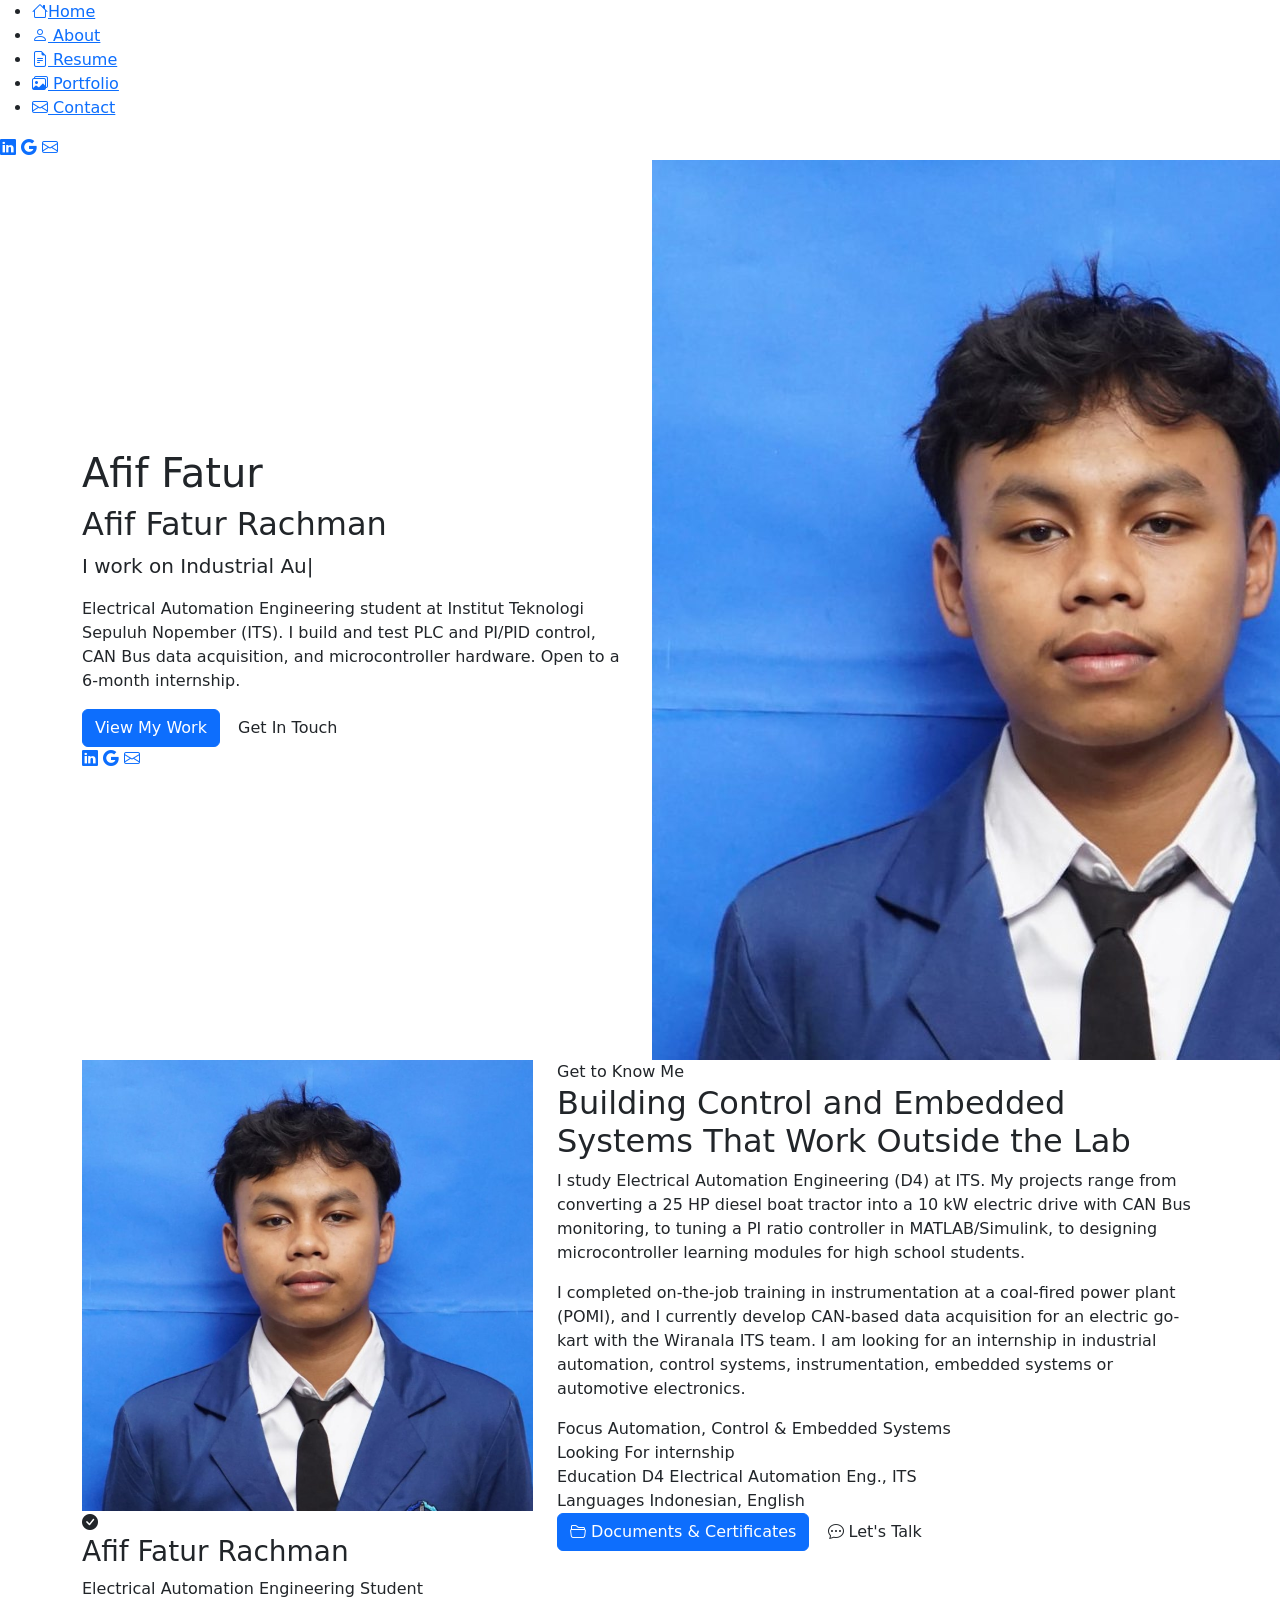
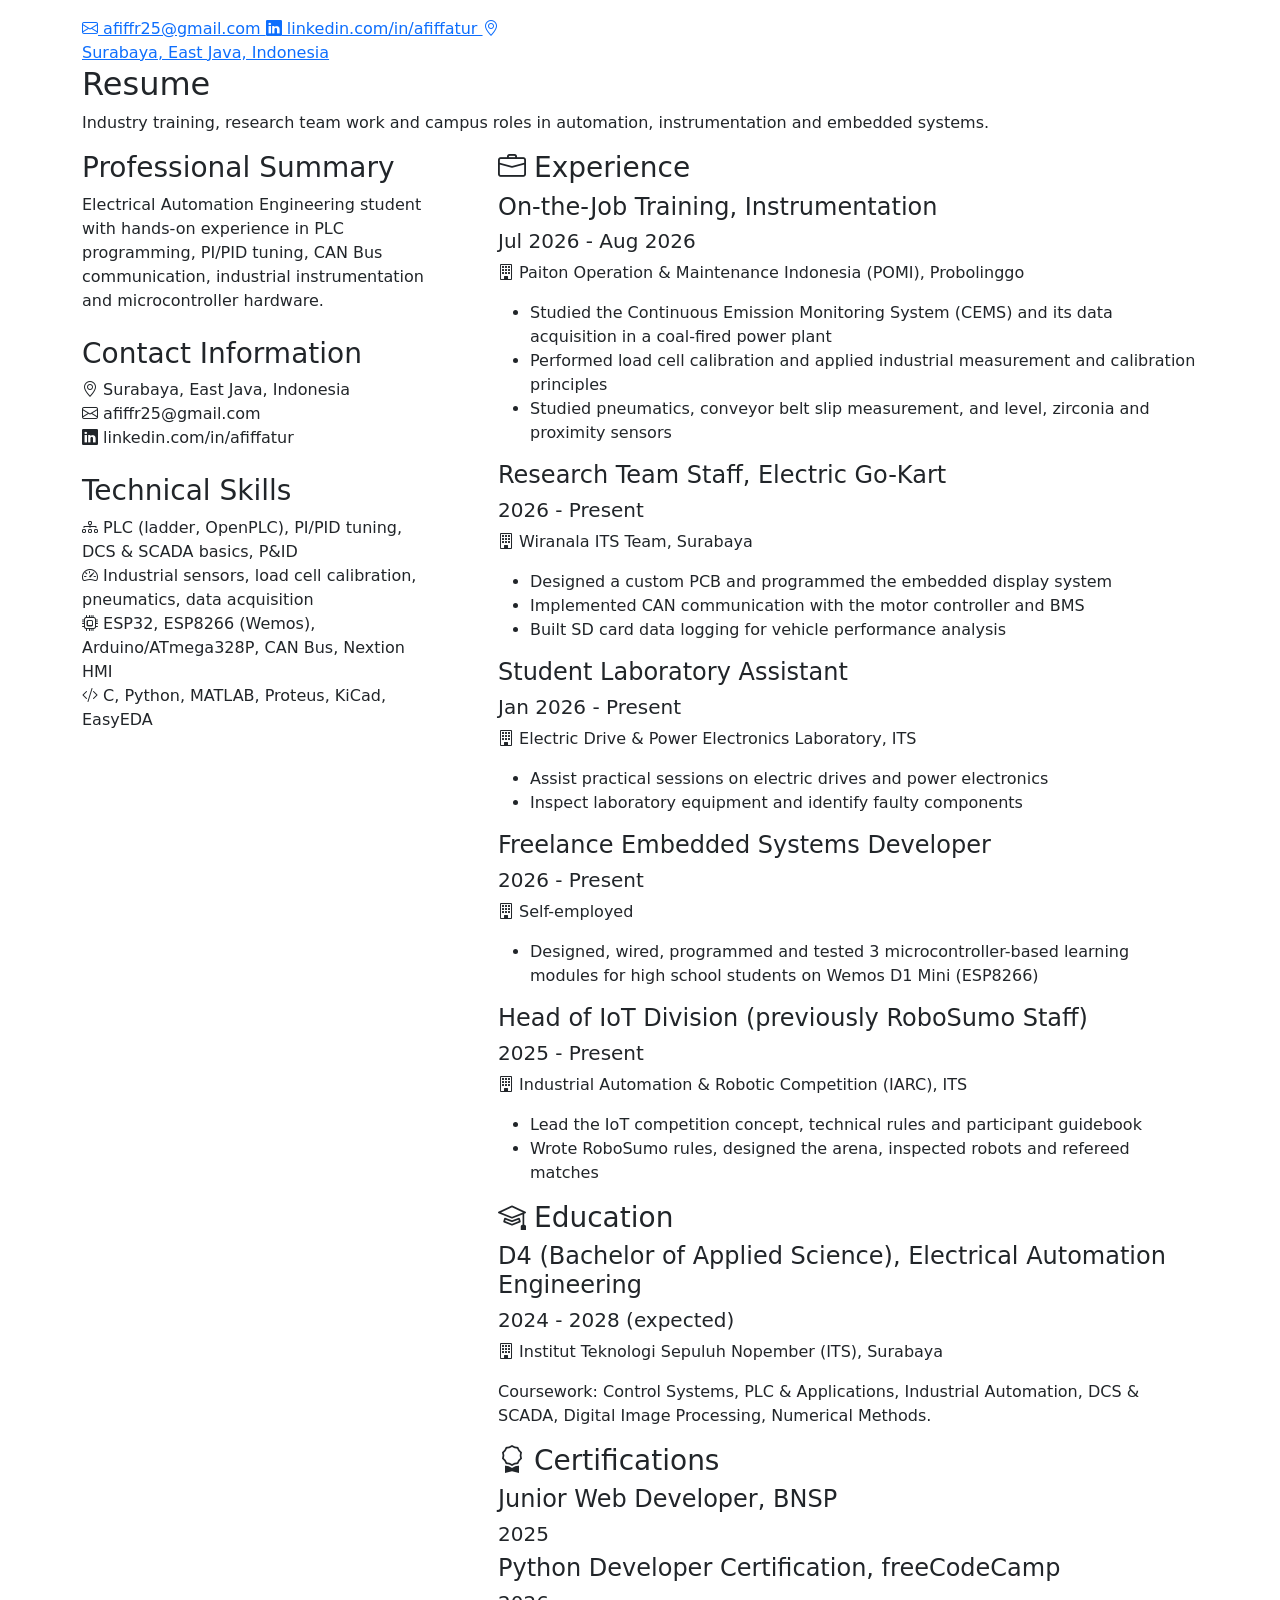
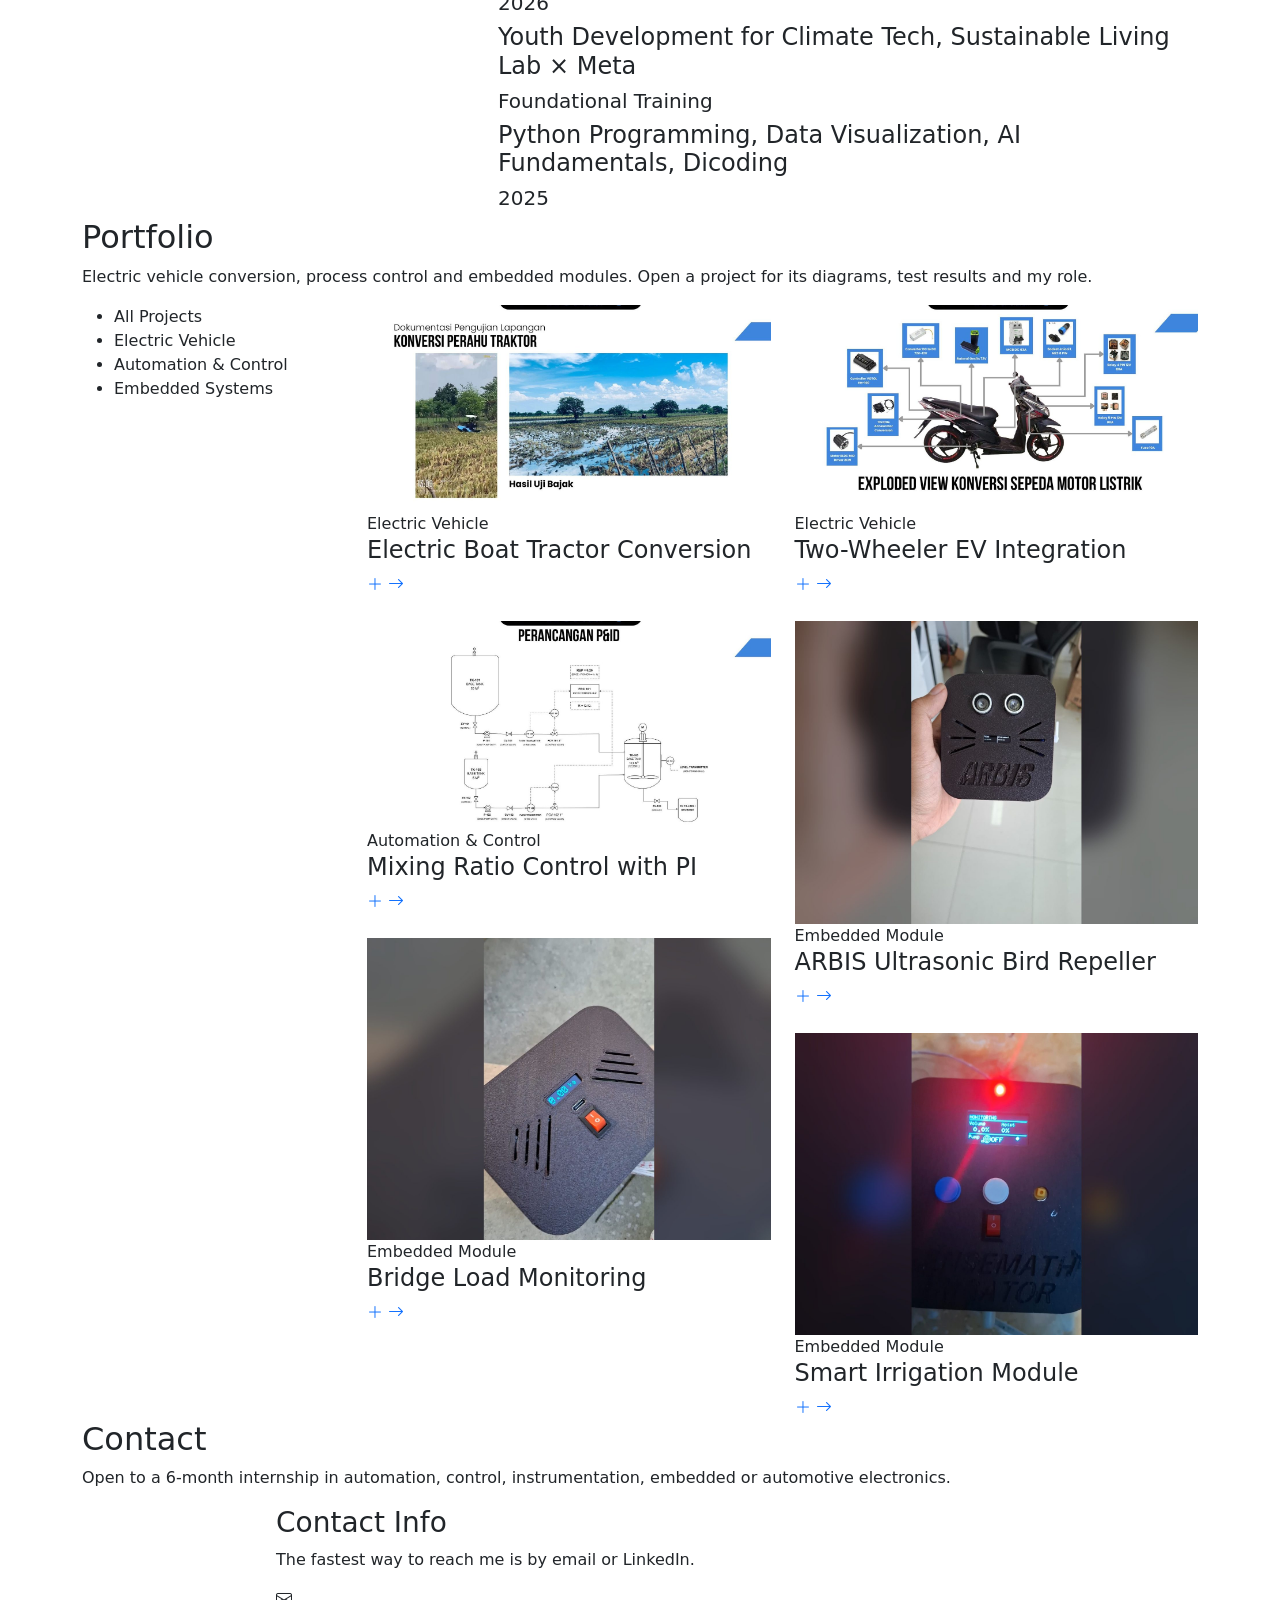
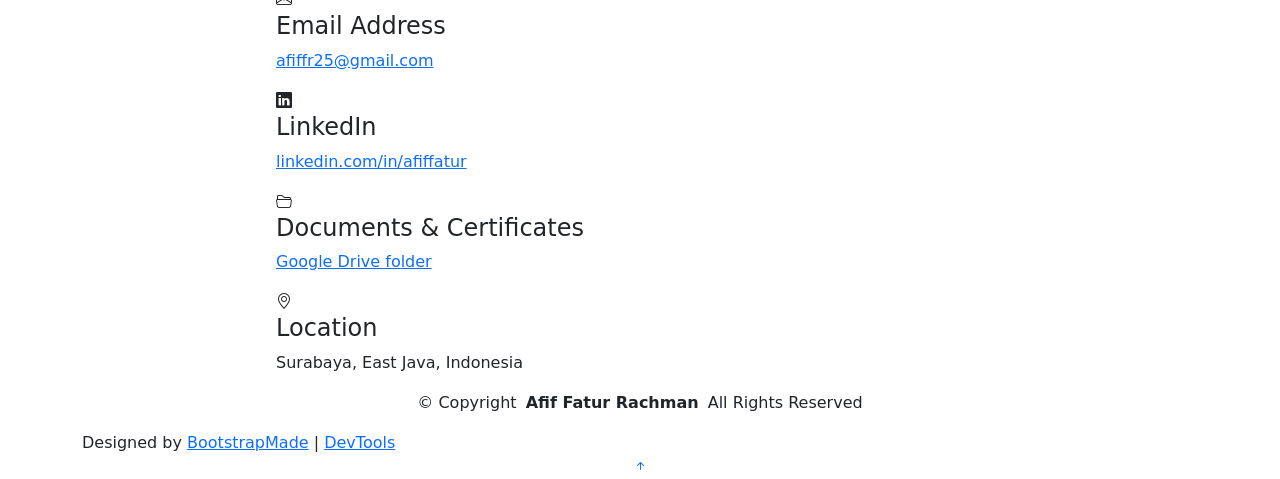
==== commit 2b2ca0c7: "Update index.html" ====
--- a/index.html
+++ b/index.html
@@ -161,22 +161,7 @@
               <div class="description">
                 <p>I study Electrical Automation Engineering (D4) at ITS. My projects range from converting a 25 HP diesel boat tractor into a 10 kW electric drive with CAN Bus monitoring, to tuning a PI ratio controller in MATLAB/Simulink, to designing microcontroller learning modules for high school students.</p>
 
-                <p>I completed on-the-job training in instrumentation at a coal-fired power plant (POMI), and I currently develop CAN-based data acquisition for an electric go-kart with the Wiranala ITS team. I am looking for a 6-month internship in industrial automation, control systems, instrumentation, embedded systems or automotive electronics.</p>
-              </div>
-
-              <div class="stats-grid">
-                <div class="stat-item">
-                  <div class="stat-number">94.6%</div>
-                  <div class="stat-label">EV System Efficiency</div>
-                </div>
-                <div class="stat-item">
-                  <div class="stat-number">170 Nm</div>
-                  <div class="stat-label">Peak Torque After Conversion</div>
-                </div>
-                <div class="stat-item">
-                  <div class="stat-number">3</div>
-                  <div class="stat-label">Embedded Modules Built</div>
-                </div>
+                <p>I completed on-the-job training in instrumentation at a coal-fired power plant (POMI), and I currently develop CAN-based data acquisition for an electric go-kart with the Wiranala ITS team. I am looking for an internship in industrial automation, control systems, instrumentation, embedded systems or automotive electronics.</p>
               </div>
 
               <div class="details-grid">
@@ -187,7 +172,7 @@
                   </div>
                   <div class="detail-item">
                     <span class="detail-label">Looking For</span>
-                    <span class="detail-value">6-month internship</span>
+                    <span class="detail-value">internship</span>
                   </div>
                 </div>
                 <div class="detail-row">
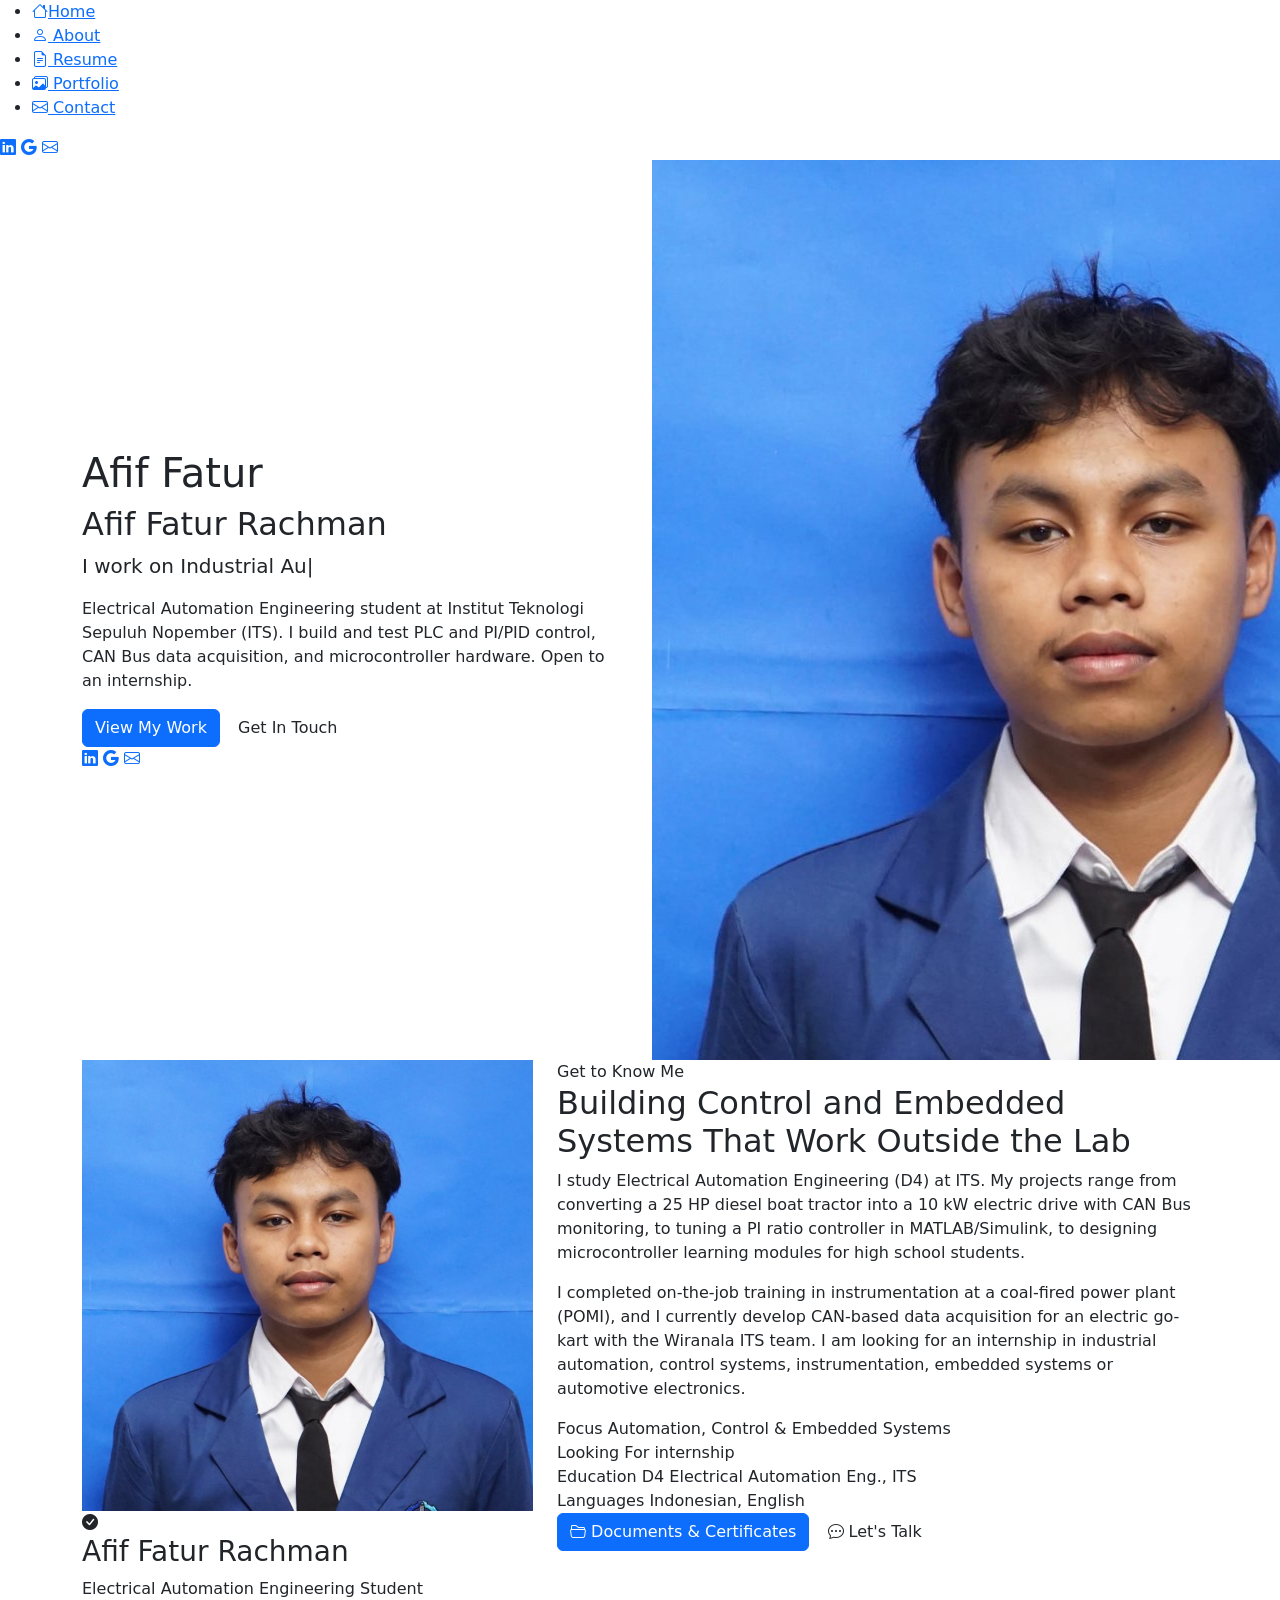
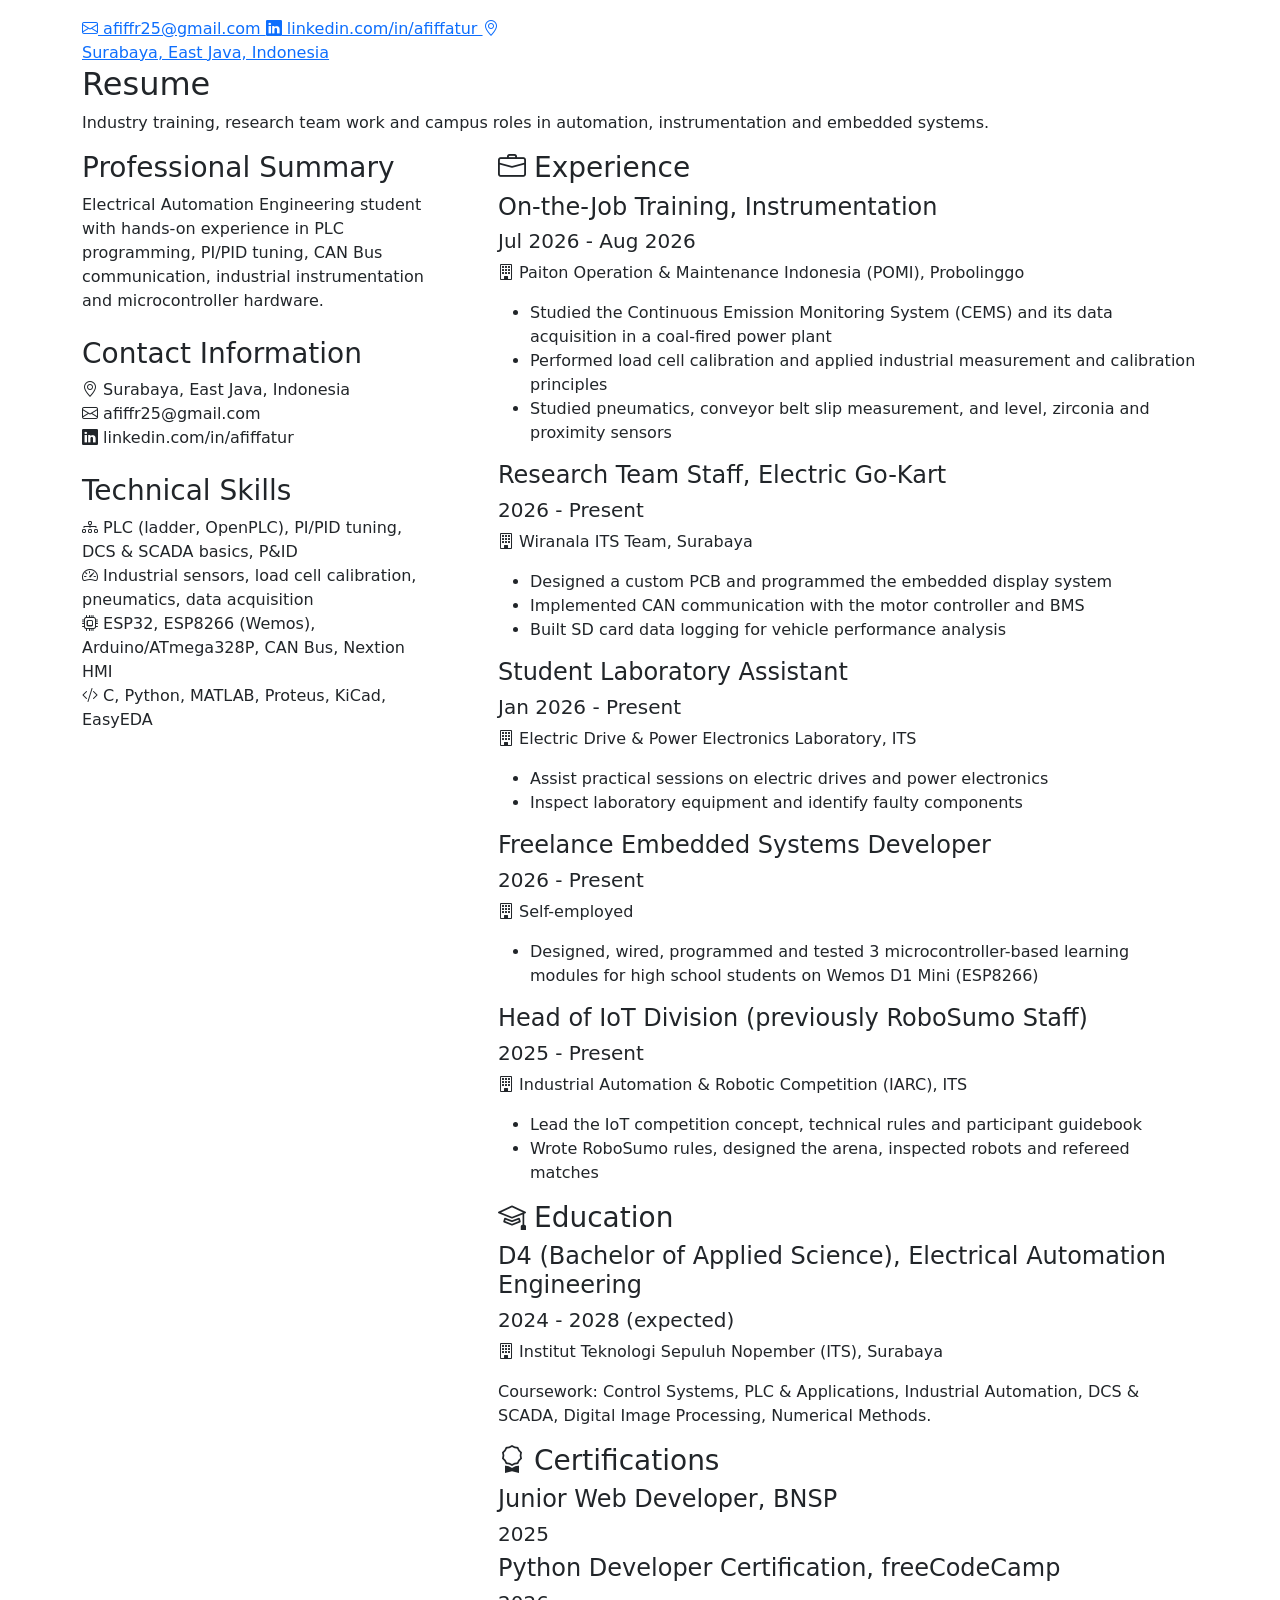
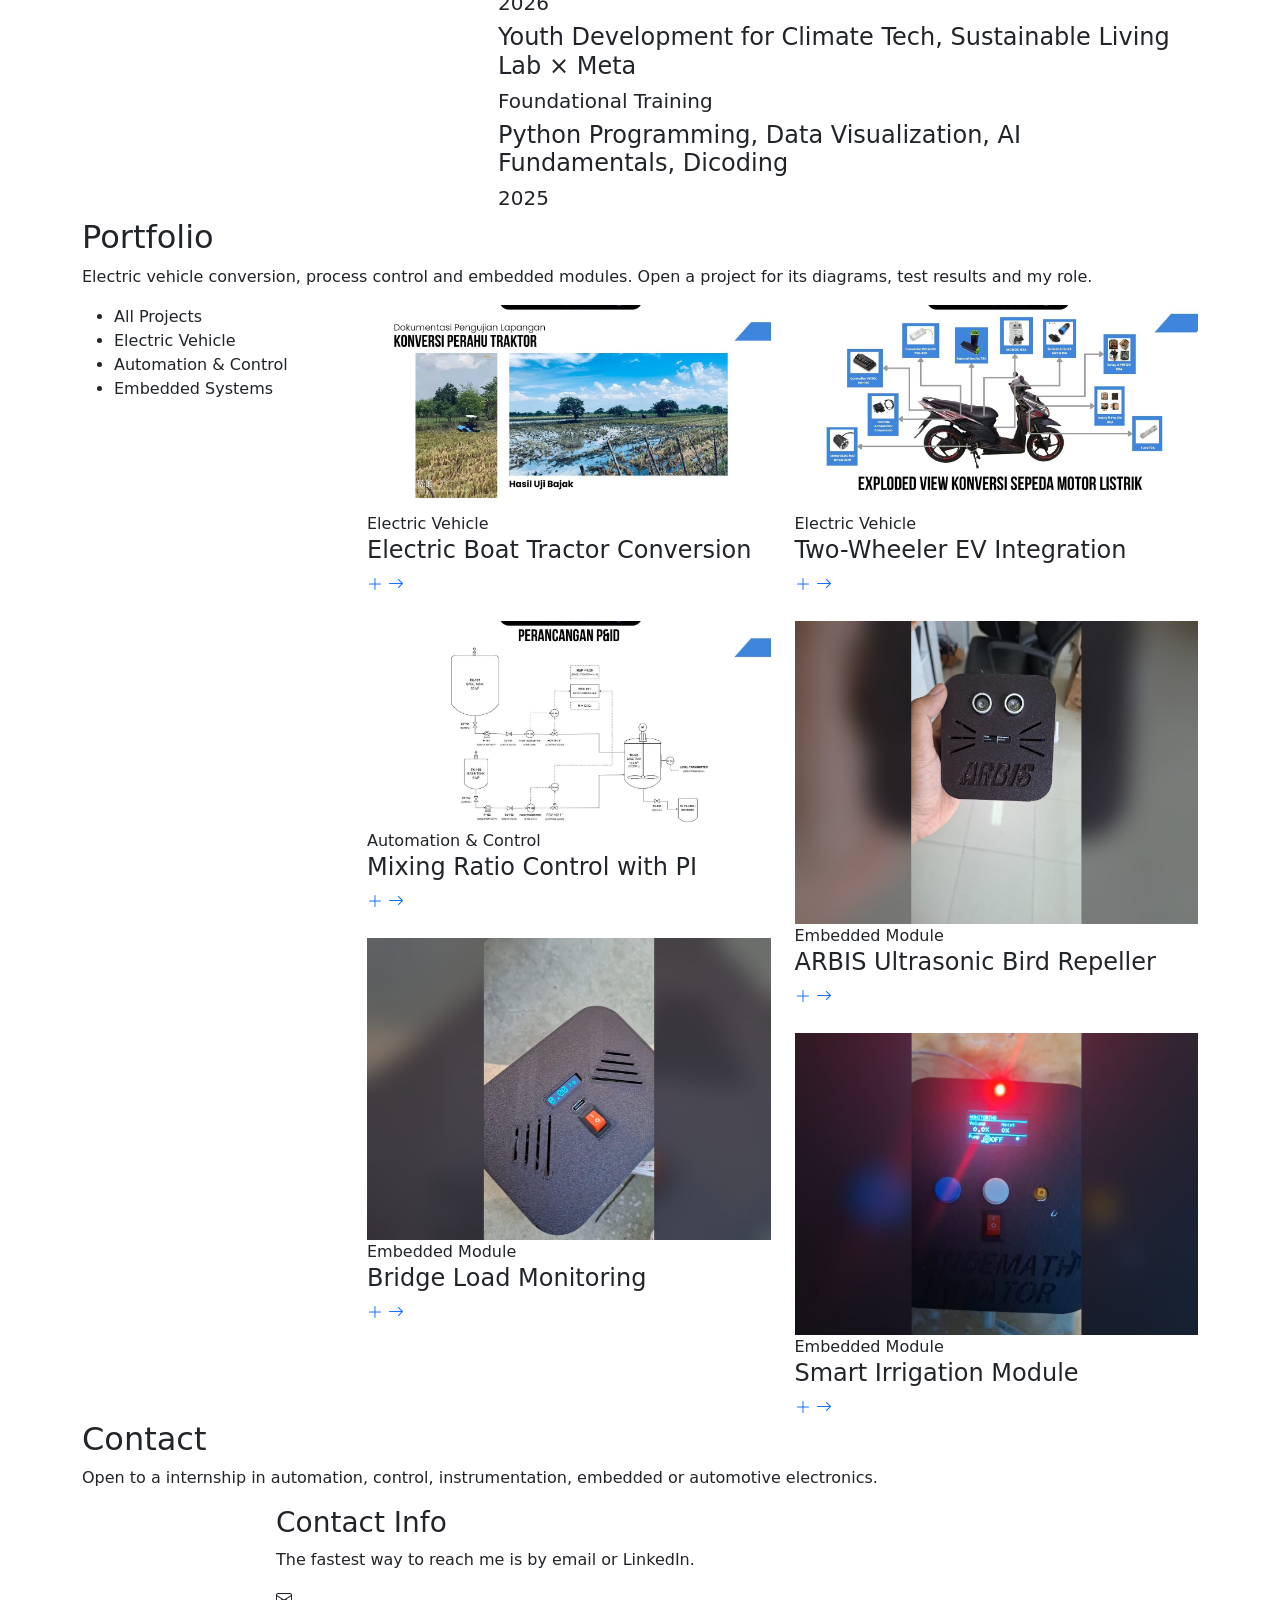
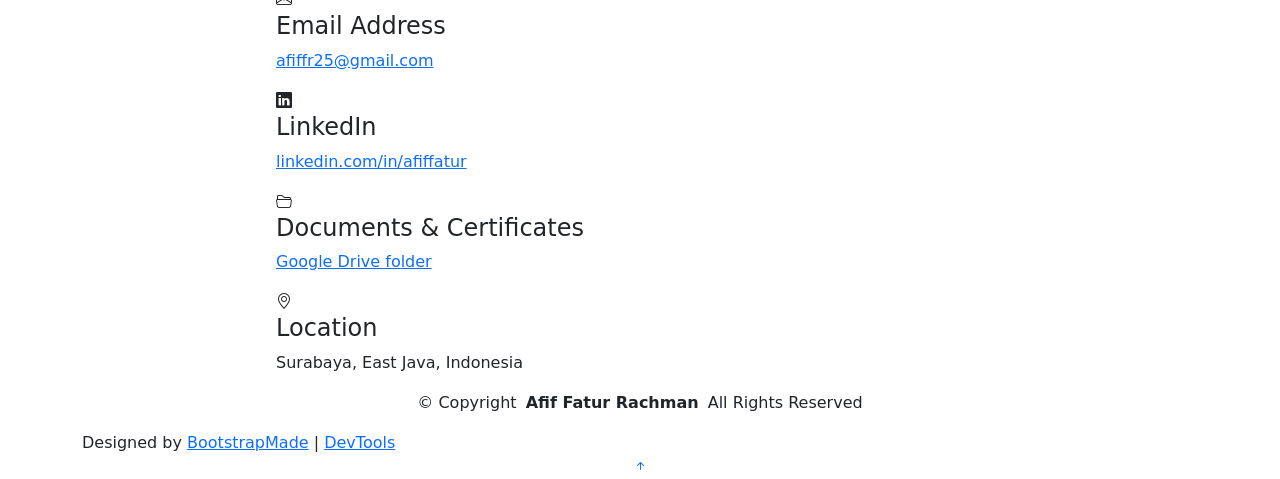
==== commit 6dc2906c: "Revise internship availability text in index.html Updated internship availability description for cl" ====
--- a/index.html
+++ b/index.html
@@ -82,7 +82,7 @@
                 <h1>Afif <span class="accent-text">Fatur</span></h1>
                 <h2>Afif Fatur Rachman</h2>
                 <p class="lead">I work on <span class="typed" data-typed-items="Industrial Automation, Control Systems, Embedded Systems, EV Powertrains, Instrumentation"></span></p>
-                <p class="description">Electrical Automation Engineering student at Institut Teknologi Sepuluh Nopember (ITS). I build and test PLC and PI/PID control, CAN Bus data acquisition, and microcontroller hardware. Open to a 6-month internship.</p>
+                <p class="description">Electrical Automation Engineering student at Institut Teknologi Sepuluh Nopember (ITS). I build and test PLC and PI/PID control, CAN Bus data acquisition, and microcontroller hardware. Open to an internship.</p>
 
                 <div class="hero-actions">
                   <a href="#portfolio" class="btn btn-primary">View My Work</a>
@@ -476,7 +476,7 @@
       <!-- Section Title -->
       <div class="container section-title" data-aos="fade-up">
         <h2>Contact</h2>
-        <p>Open to a 6-month internship in automation, control, instrumentation, embedded or automotive electronics.</p>
+        <p>Open to a internship in automation, control, instrumentation, embedded or automotive electronics.</p>
       </div><!-- End Section Title -->
 
       <div class="container">
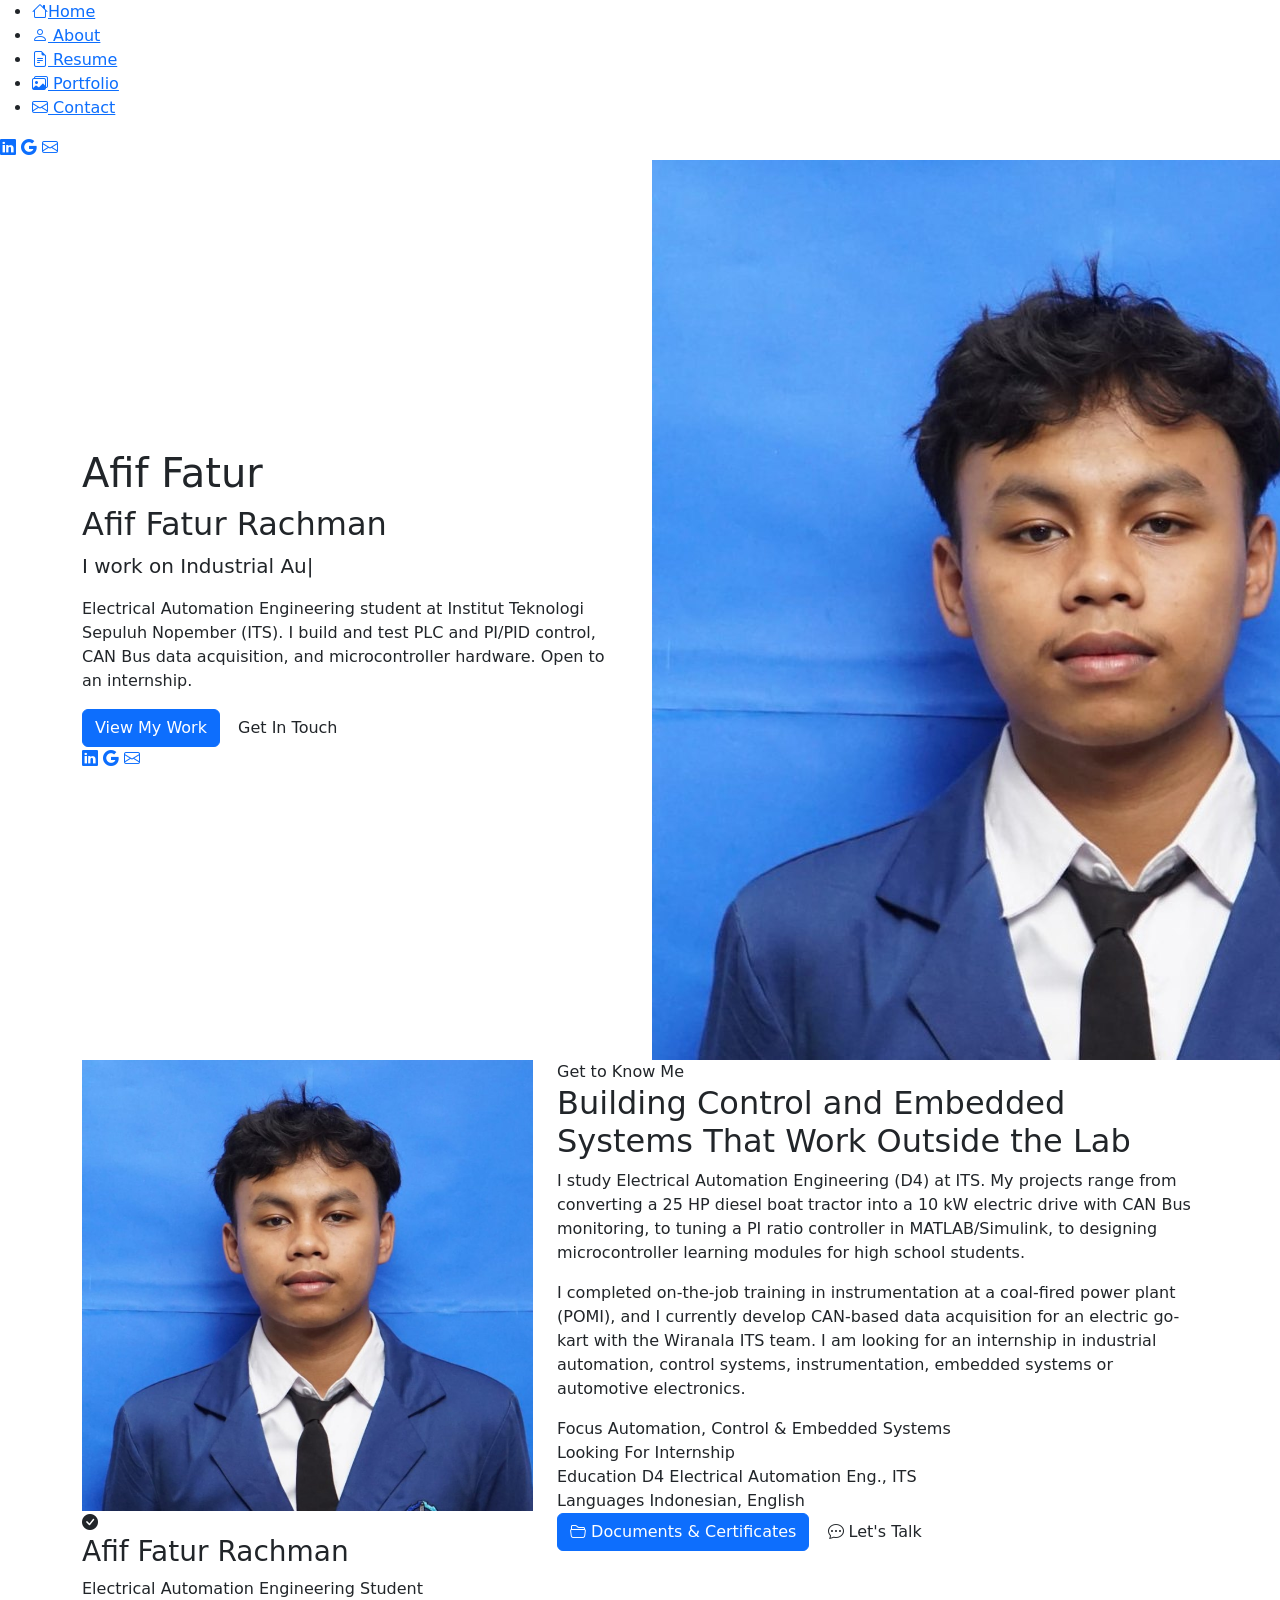
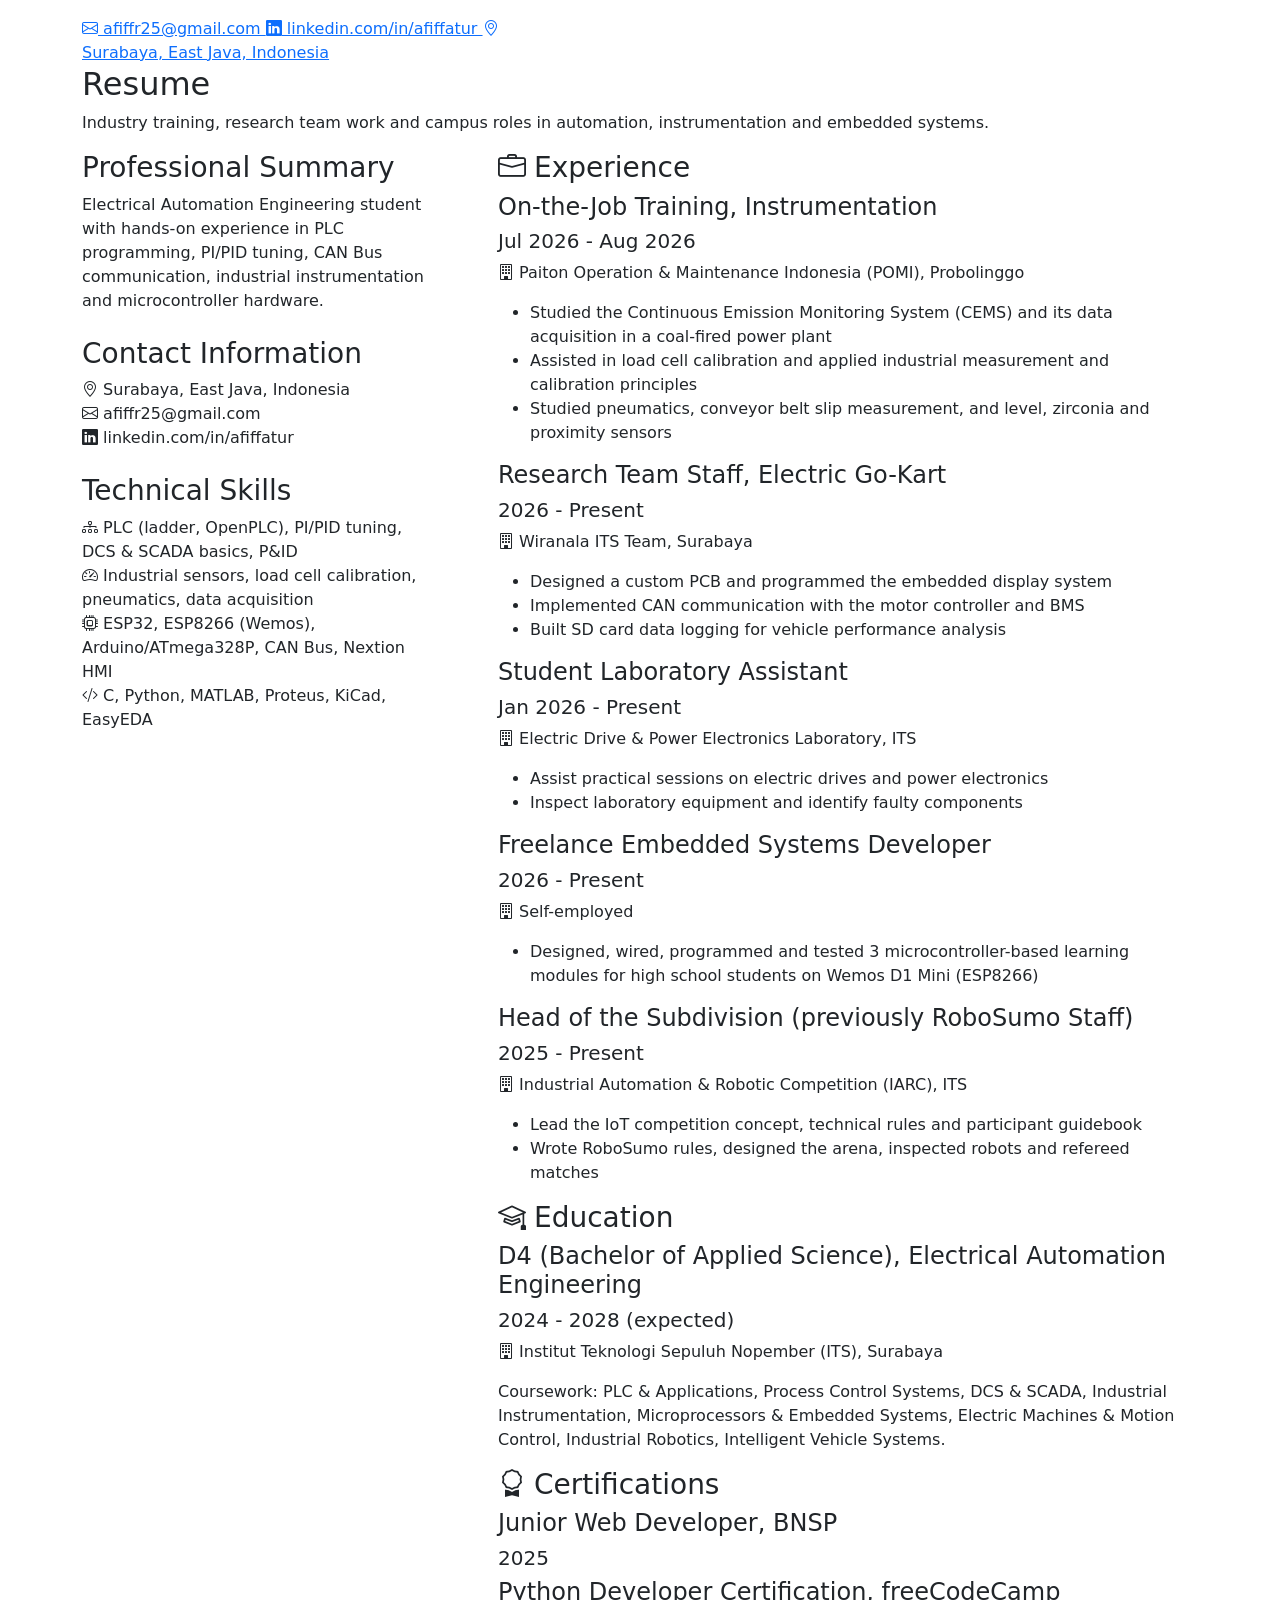
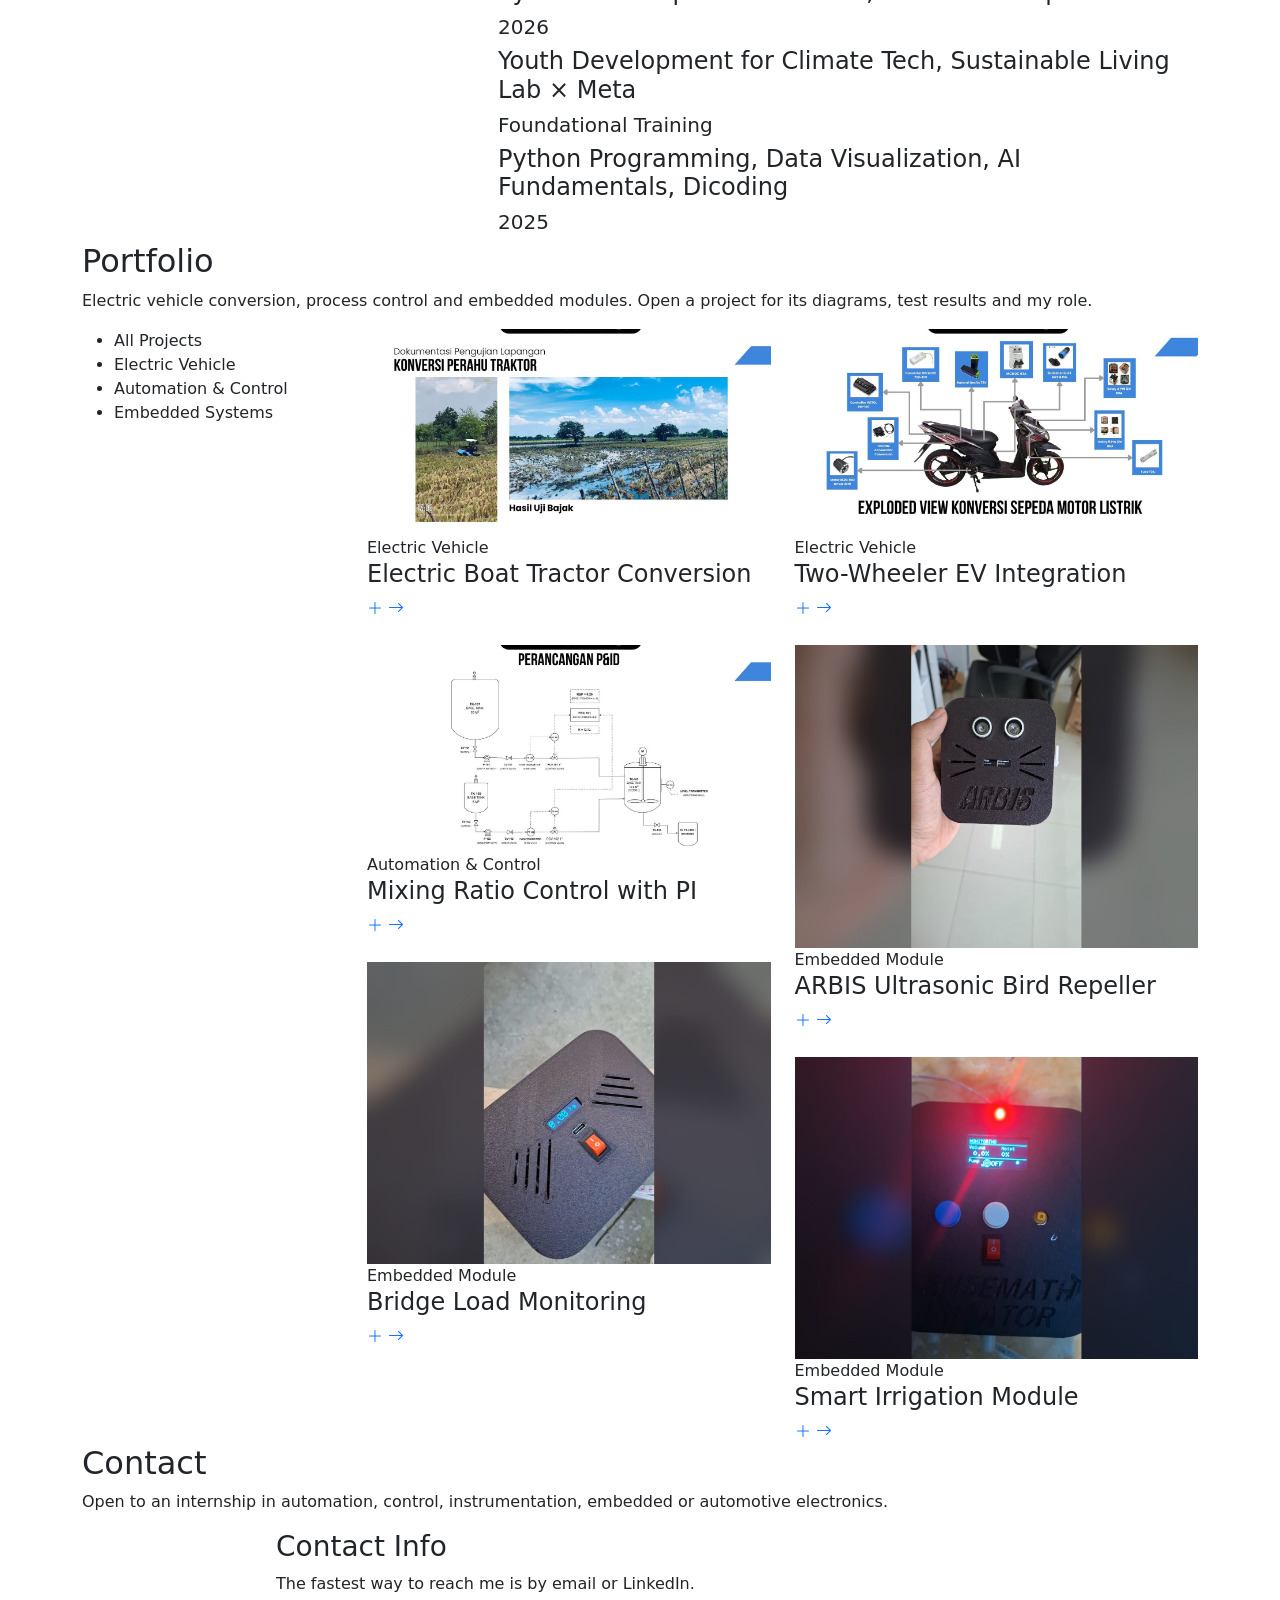
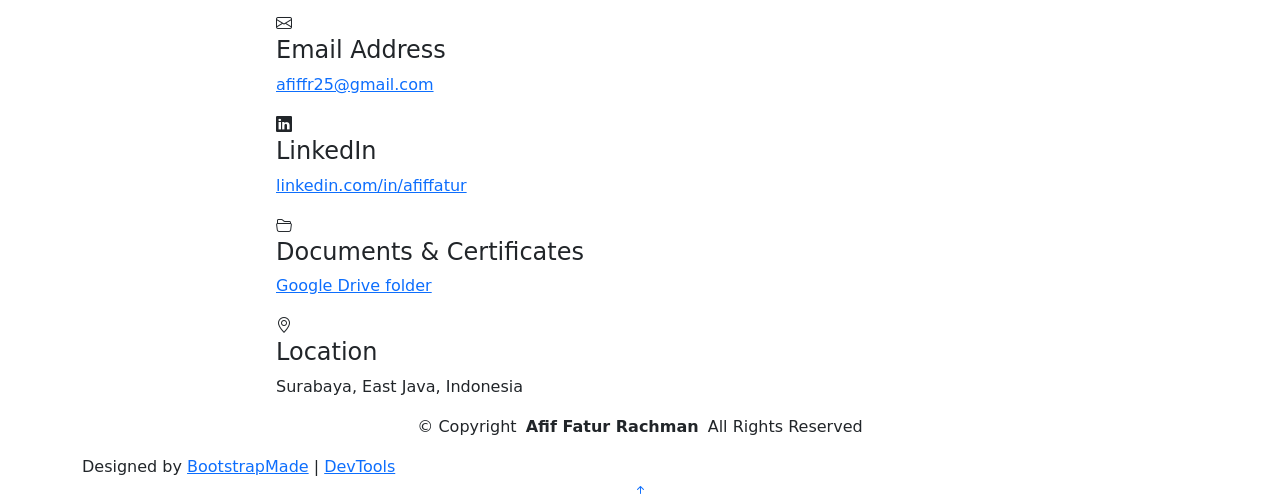
==== commit 2aafd433: "Update index.html" ====
--- a/index.html
+++ b/index.html
@@ -172,7 +172,7 @@
                   </div>
                   <div class="detail-item">
                     <span class="detail-label">Looking For</span>
-                    <span class="detail-value">internship</span>
+                    <span class="detail-value">Internship</span>
                   </div>
                 </div>
                 <div class="detail-row">
@@ -251,7 +251,7 @@
                 <p class="company"><i class="bi bi-building"></i> Paiton Operation &amp; Maintenance Indonesia (POMI), Probolinggo</p>
                 <ul>
                   <li>Studied the Continuous Emission Monitoring System (CEMS) and its data acquisition in a coal-fired power plant</li>
-                  <li>Performed load cell calibration and applied industrial measurement and calibration principles</li>
+                  <li>Assisted in load cell calibration and applied industrial measurement and calibration principles</li>
                   <li>Studied pneumatics, conveyor belt slip measurement, and level, zirconia and proximity sensors</li>
                 </ul>
               </div>
@@ -287,7 +287,7 @@
               </div>
 
               <div class="resume-item">
-                <h4>Head of IoT Division (previously RoboSumo Staff)</h4>
+                <h4>Head of the Subdivision (previously RoboSumo Staff)</h4>
                 <h5>2025 - Present</h5>
                 <p class="company"><i class="bi bi-building"></i> Industrial Automation &amp; Robotic Competition (IARC), ITS</p>
                 <ul>
@@ -305,7 +305,7 @@
                 <h4>D4 (Bachelor of Applied Science), Electrical Automation Engineering</h4>
                 <h5>2024 - 2028 (expected)</h5>
                 <p class="company"><i class="bi bi-building"></i> Institut Teknologi Sepuluh Nopember (ITS), Surabaya</p>
-                <p>Coursework: Control Systems, PLC &amp; Applications, Industrial Automation, DCS &amp; SCADA, Digital Image Processing, Numerical Methods.</p>
+                <p>Coursework: PLC & Applications, Process Control Systems, DCS & SCADA, Industrial Instrumentation, Microprocessors & Embedded Systems, Electric Machines & Motion Control, Industrial Robotics, Intelligent Vehicle Systems.</p>
               </div>
 
             </div>
@@ -476,7 +476,7 @@
       <!-- Section Title -->
       <div class="container section-title" data-aos="fade-up">
         <h2>Contact</h2>
-        <p>Open to a internship in automation, control, instrumentation, embedded or automotive electronics.</p>
+        <p>Open to an internship in automation, control, instrumentation, embedded or automotive electronics.</p>
       </div><!-- End Section Title -->
 
       <div class="container">
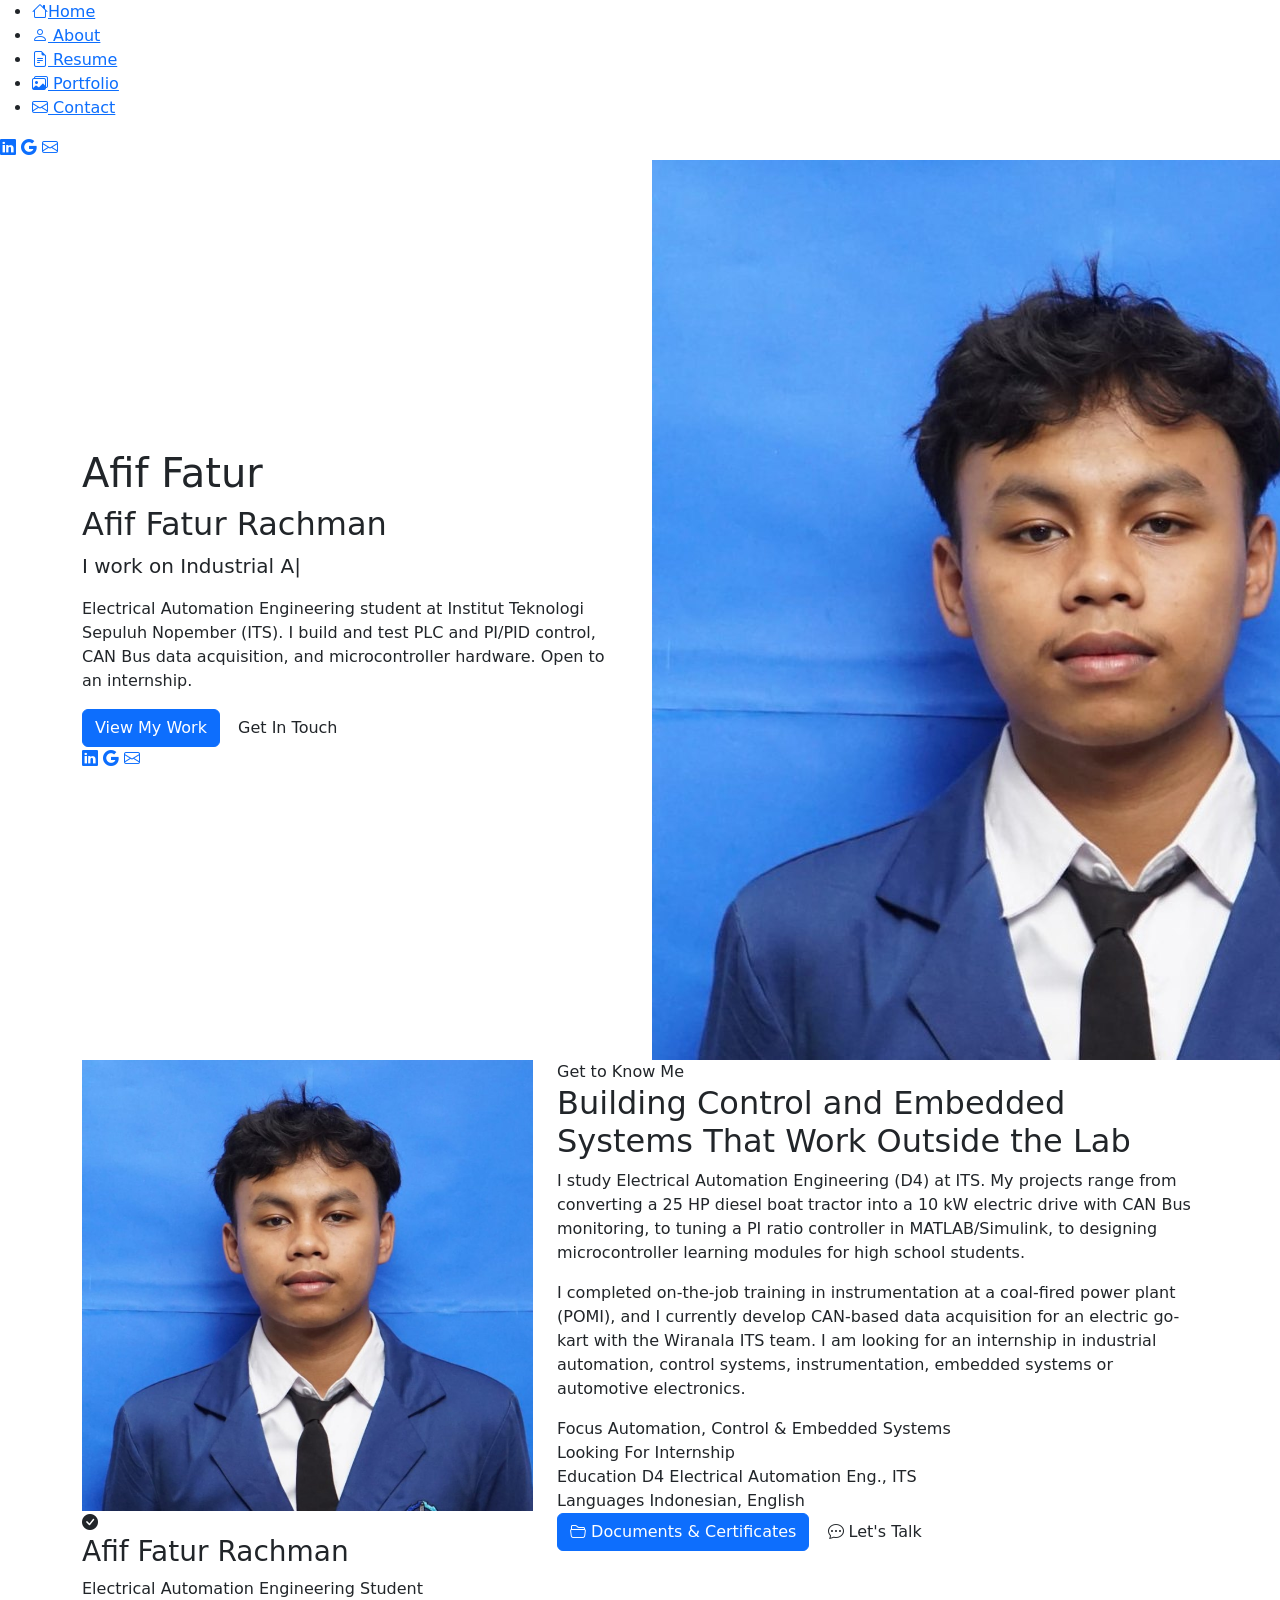
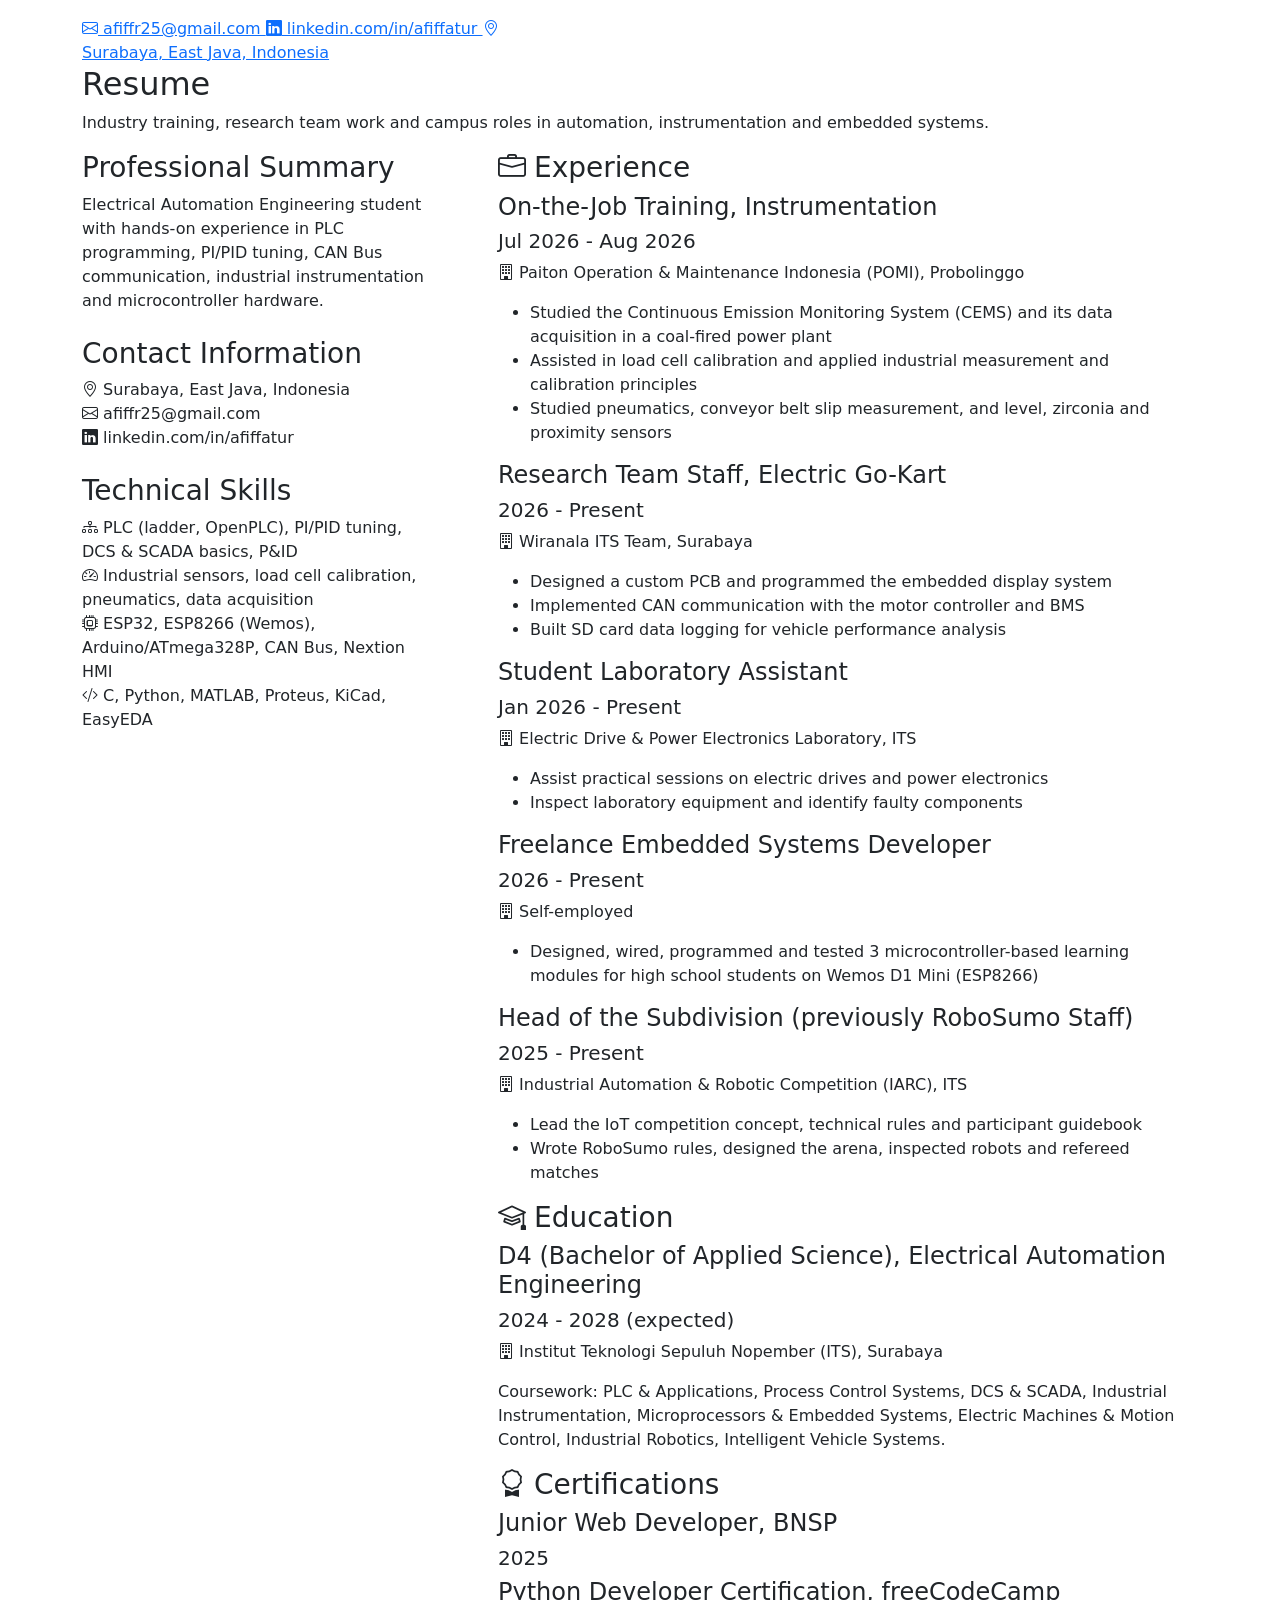
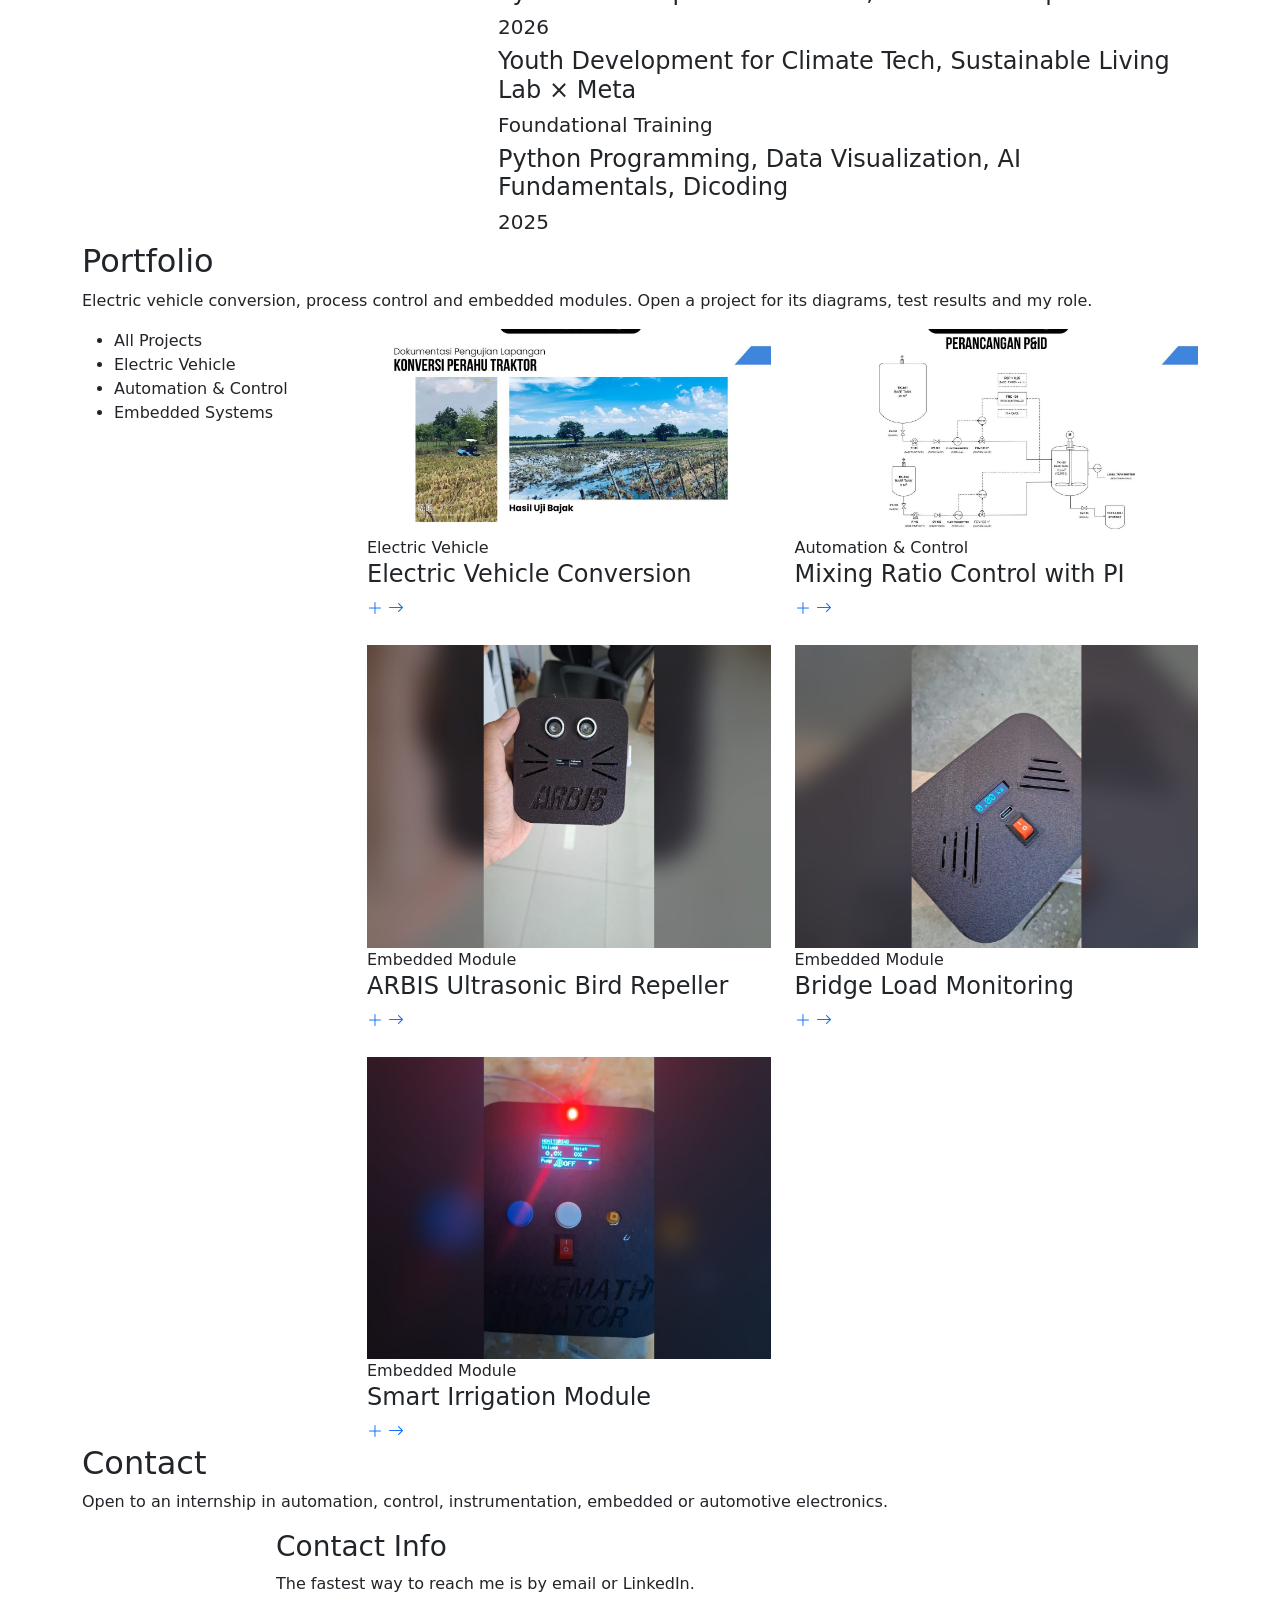
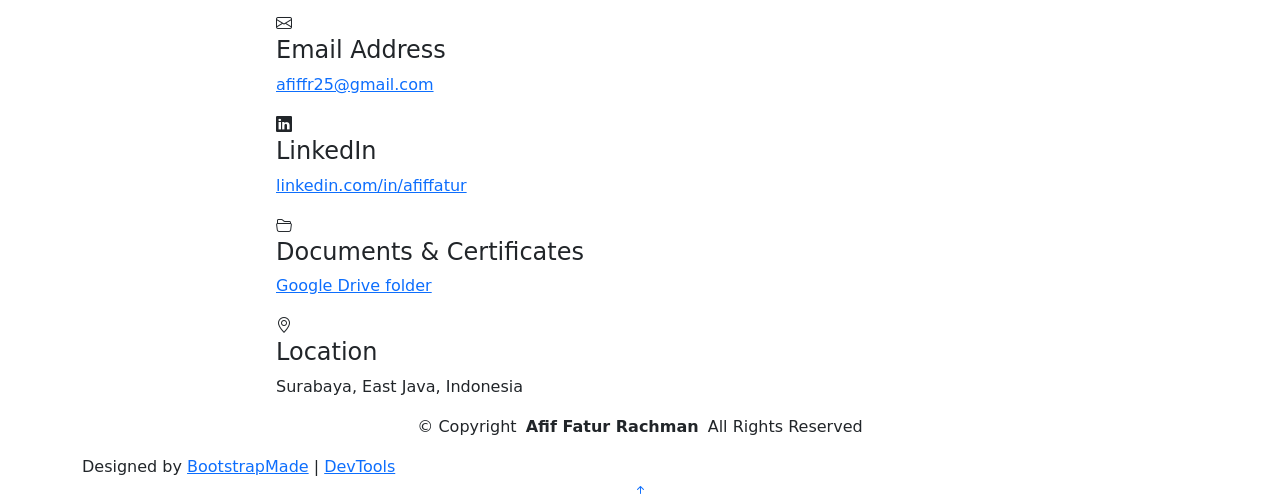
==== commit 7f7c340f: "Update index.html" ====
--- a/index.html
+++ b/index.html
@@ -371,28 +371,13 @@
 
                 <div class="col-lg-6 col-md-6 portfolio-item isotope-item filter-ev">
                   <div class="portfolio-wrap">
-                    <img src="assets/img/projects/ev-tractor-field.jpg" class="img-fluid" alt="Electric Boat Tractor Conversion" loading="lazy">
+                    <img src="assets/img/projects/ev-tractor-field.jpg" class="img-fluid" alt="Electric Vehicle Conversion" loading="lazy">
                     <div class="portfolio-info">
                       <div class="content">
                         <span class="category">Electric Vehicle</span>
-                        <h4>Electric Boat Tractor Conversion</h4>
+                        <h4>Electric Vehicle Conversion</h4>
                         <div class="portfolio-links">
-                          <a href="assets/img/projects/ev-tractor-field.jpg" class="glightbox" title="Electric Boat Tractor Conversion"><i class="bi bi-plus-lg"></i></a>
-                          <a href="project-ev.html" title="More Details"><i class="bi bi-arrow-right"></i></a>
-                        </div>
-                      </div>
-                    </div>
-                  </div>
-                </div><!-- End Portfolio Item -->
-                <div class="col-lg-6 col-md-6 portfolio-item isotope-item filter-ev">
-                  <div class="portfolio-wrap">
-                    <img src="assets/img/projects/ev-motor-exploded.jpg" class="img-fluid" alt="Two-Wheeler EV Integration" loading="lazy">
-                    <div class="portfolio-info">
-                      <div class="content">
-                        <span class="category">Electric Vehicle</span>
-                        <h4>Two-Wheeler EV Integration</h4>
-                        <div class="portfolio-links">
-                          <a href="assets/img/projects/ev-motor-exploded.jpg" class="glightbox" title="Two-Wheeler EV Integration"><i class="bi bi-plus-lg"></i></a>
+                          <a href="assets/img/projects/ev-tractor-field.jpg" class="glightbox" title="Electric Vehicle Conversion"><i class="bi bi-plus-lg"></i></a>
                           <a href="project-ev.html" title="More Details"><i class="bi bi-arrow-right"></i></a>
                         </div>
                       </div>
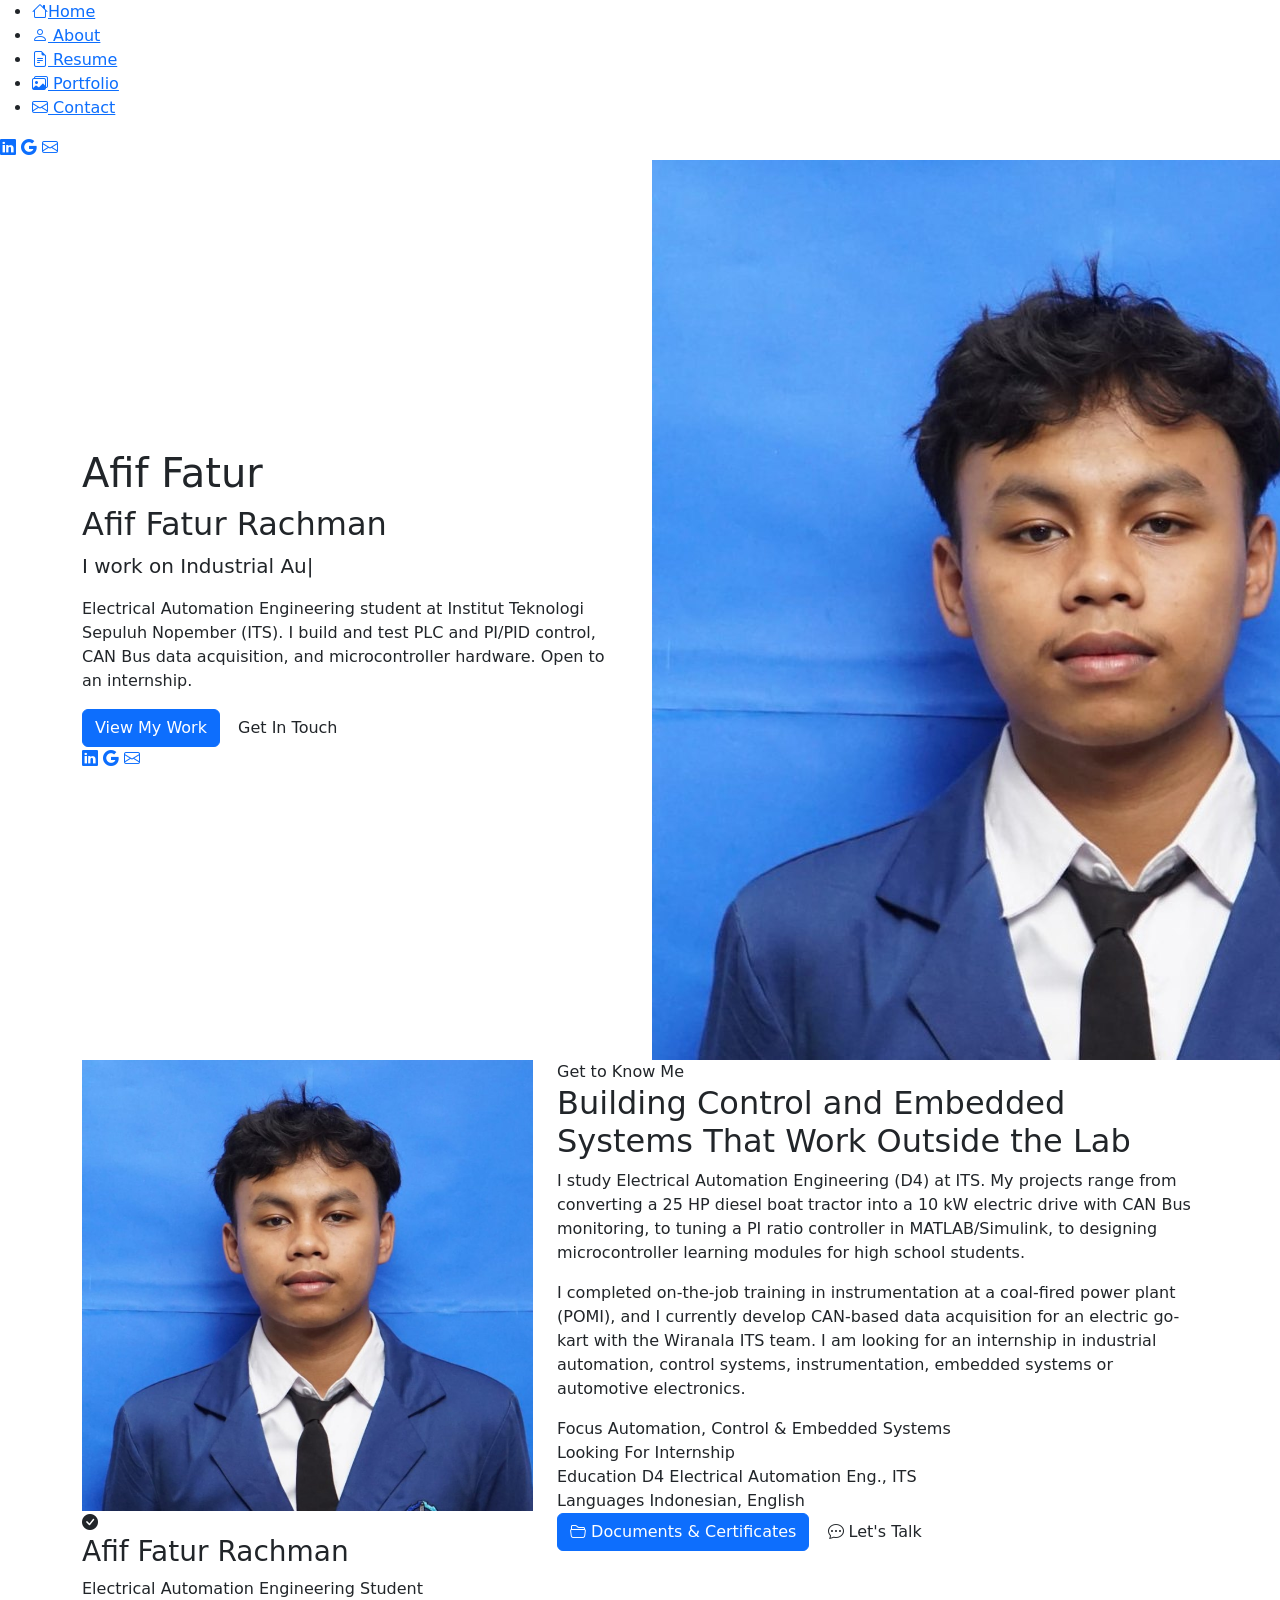
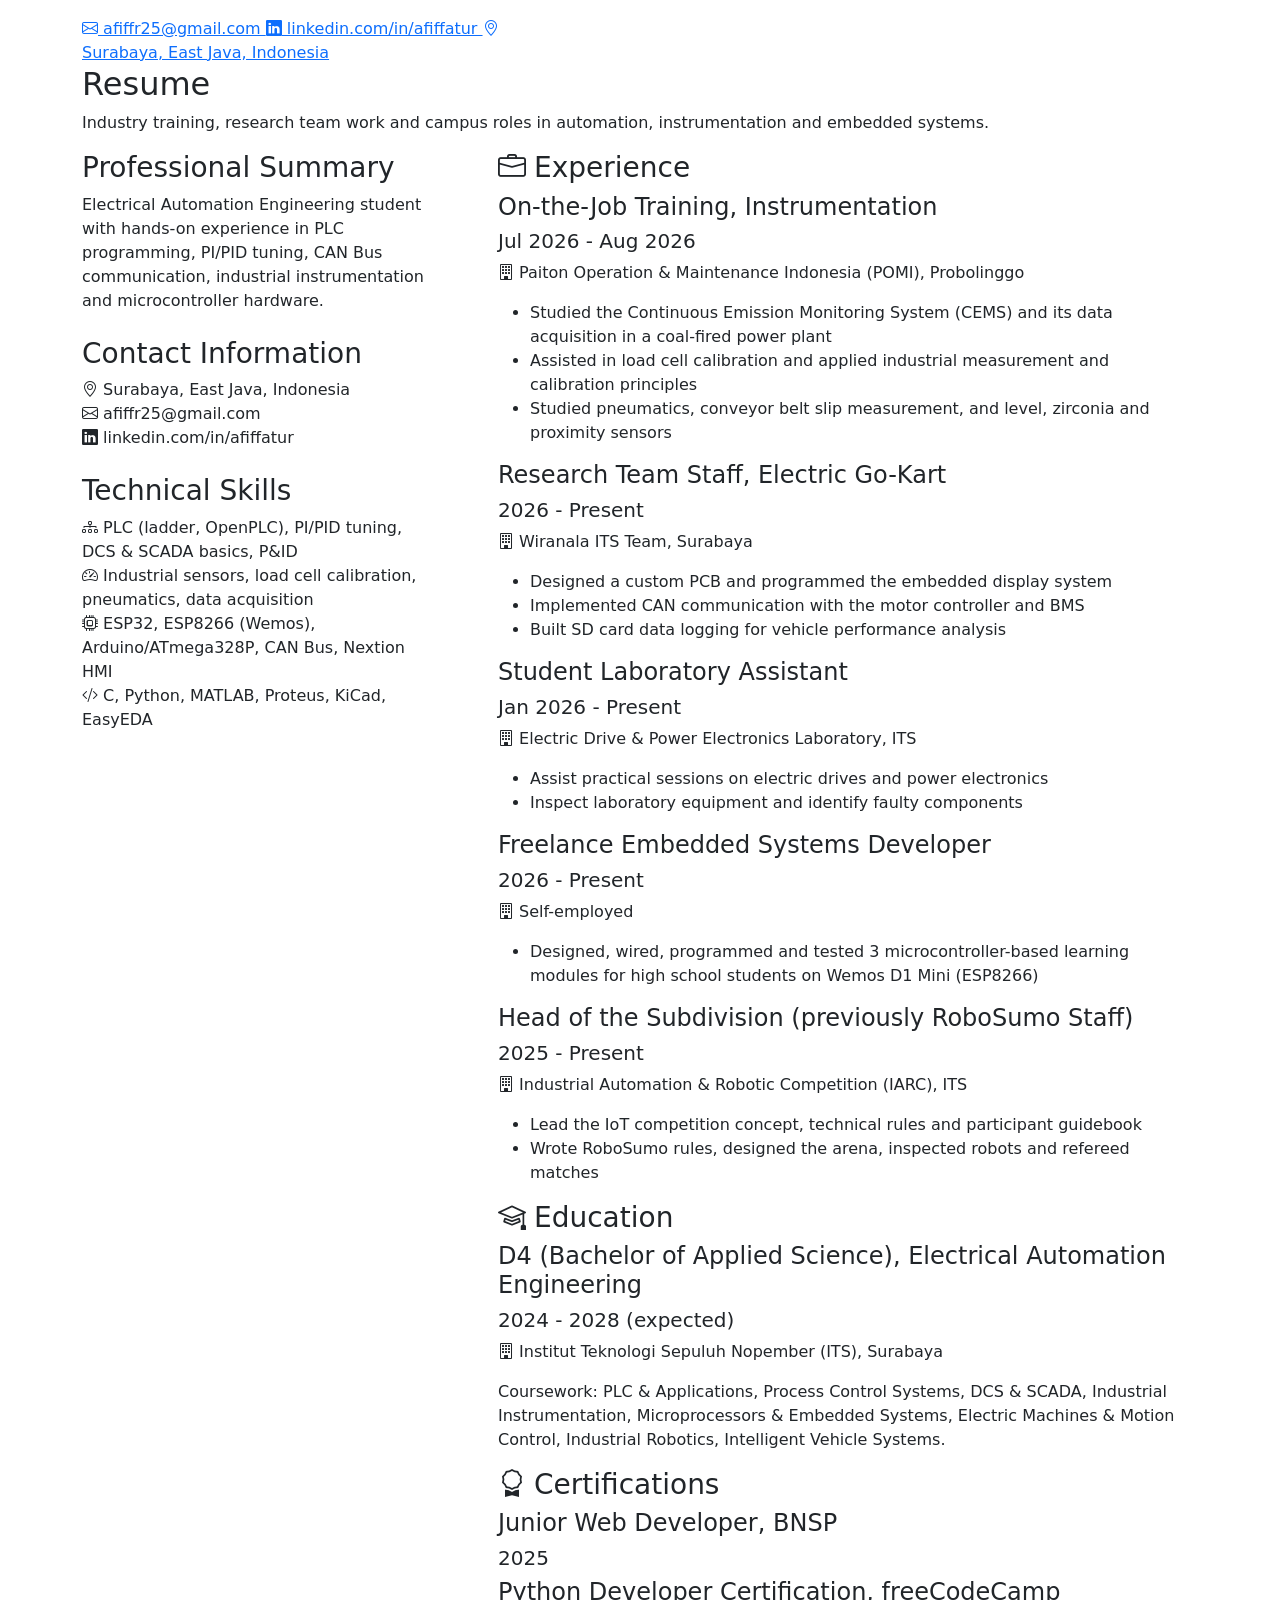
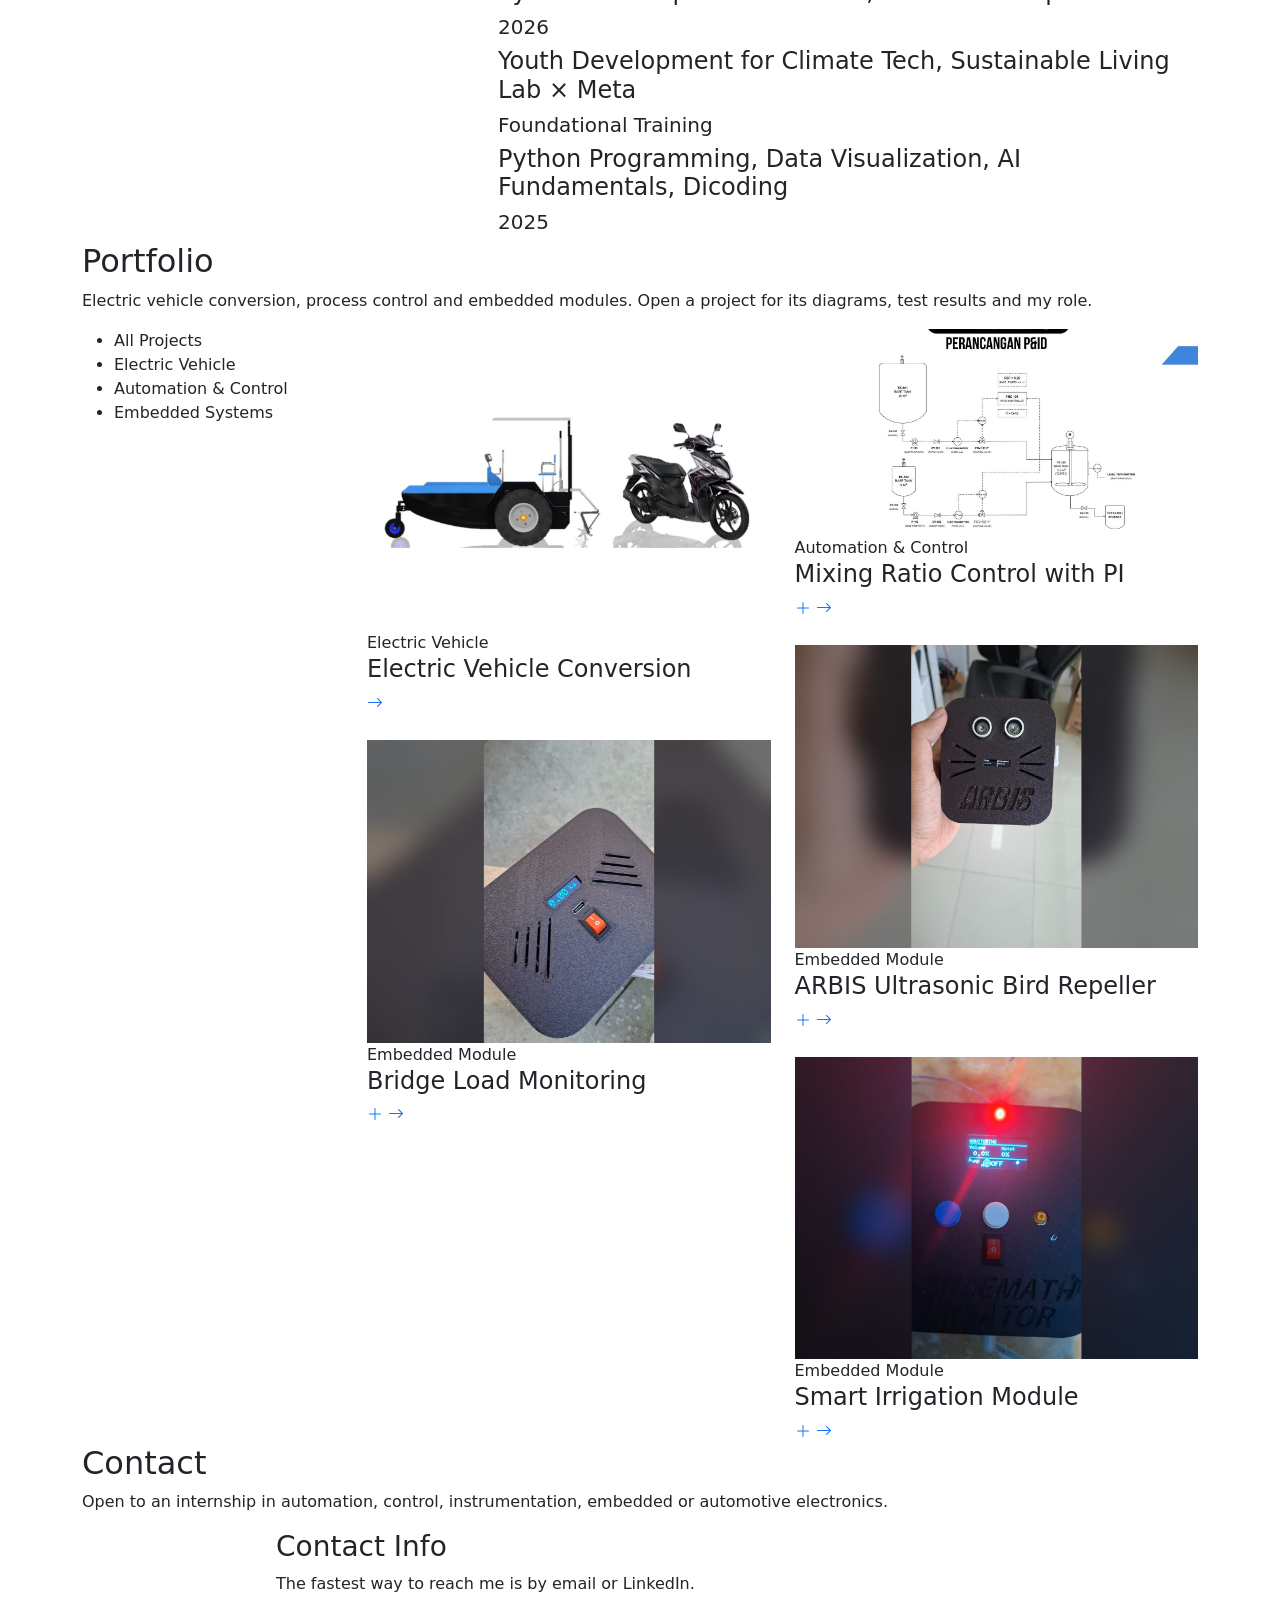
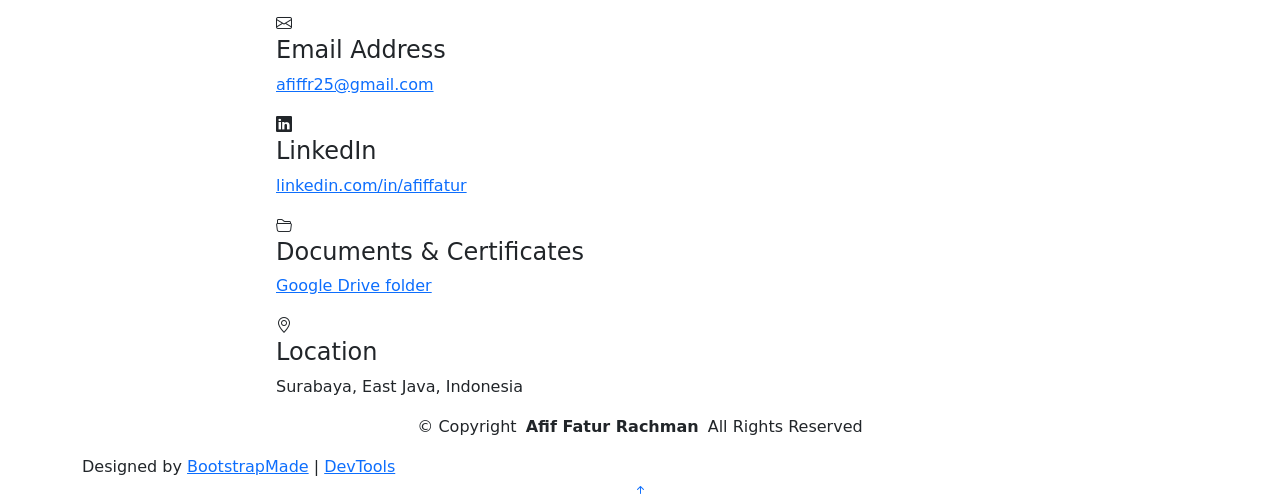
==== commit 3d221bcc: "Update index.html" ====
--- a/index.html
+++ b/index.html
@@ -371,13 +371,13 @@
 
                 <div class="col-lg-6 col-md-6 portfolio-item isotope-item filter-ev">
                   <div class="portfolio-wrap">
-                    <img src="assets/img/projects/ev-tractor-field.jpg" class="img-fluid" alt="Electric Vehicle Conversion" loading="lazy">
+                   <img src="assets/img/projects/ev-cover-new.jpg" class="img-fluid" alt="Electric Vehicle Conversion" loading="lazy">
                     <div class="portfolio-info">
                       <div class="content">
                         <span class="category">Electric Vehicle</span>
                         <h4>Electric Vehicle Conversion</h4>
                         <div class="portfolio-links">
-                          <a href="assets/img/projects/ev-tractor-field.jpg" class="glightbox" title="Electric Vehicle Conversion"><i class="bi bi-plus-lg"></i></a>
+                          <a href="assets/img/projects/ev-cover-new.jpg" class="glightbox" title="Electric Vehicle Conversion">
                           <a href="project-ev.html" title="More Details"><i class="bi bi-arrow-right"></i></a>
                         </div>
                       </div>
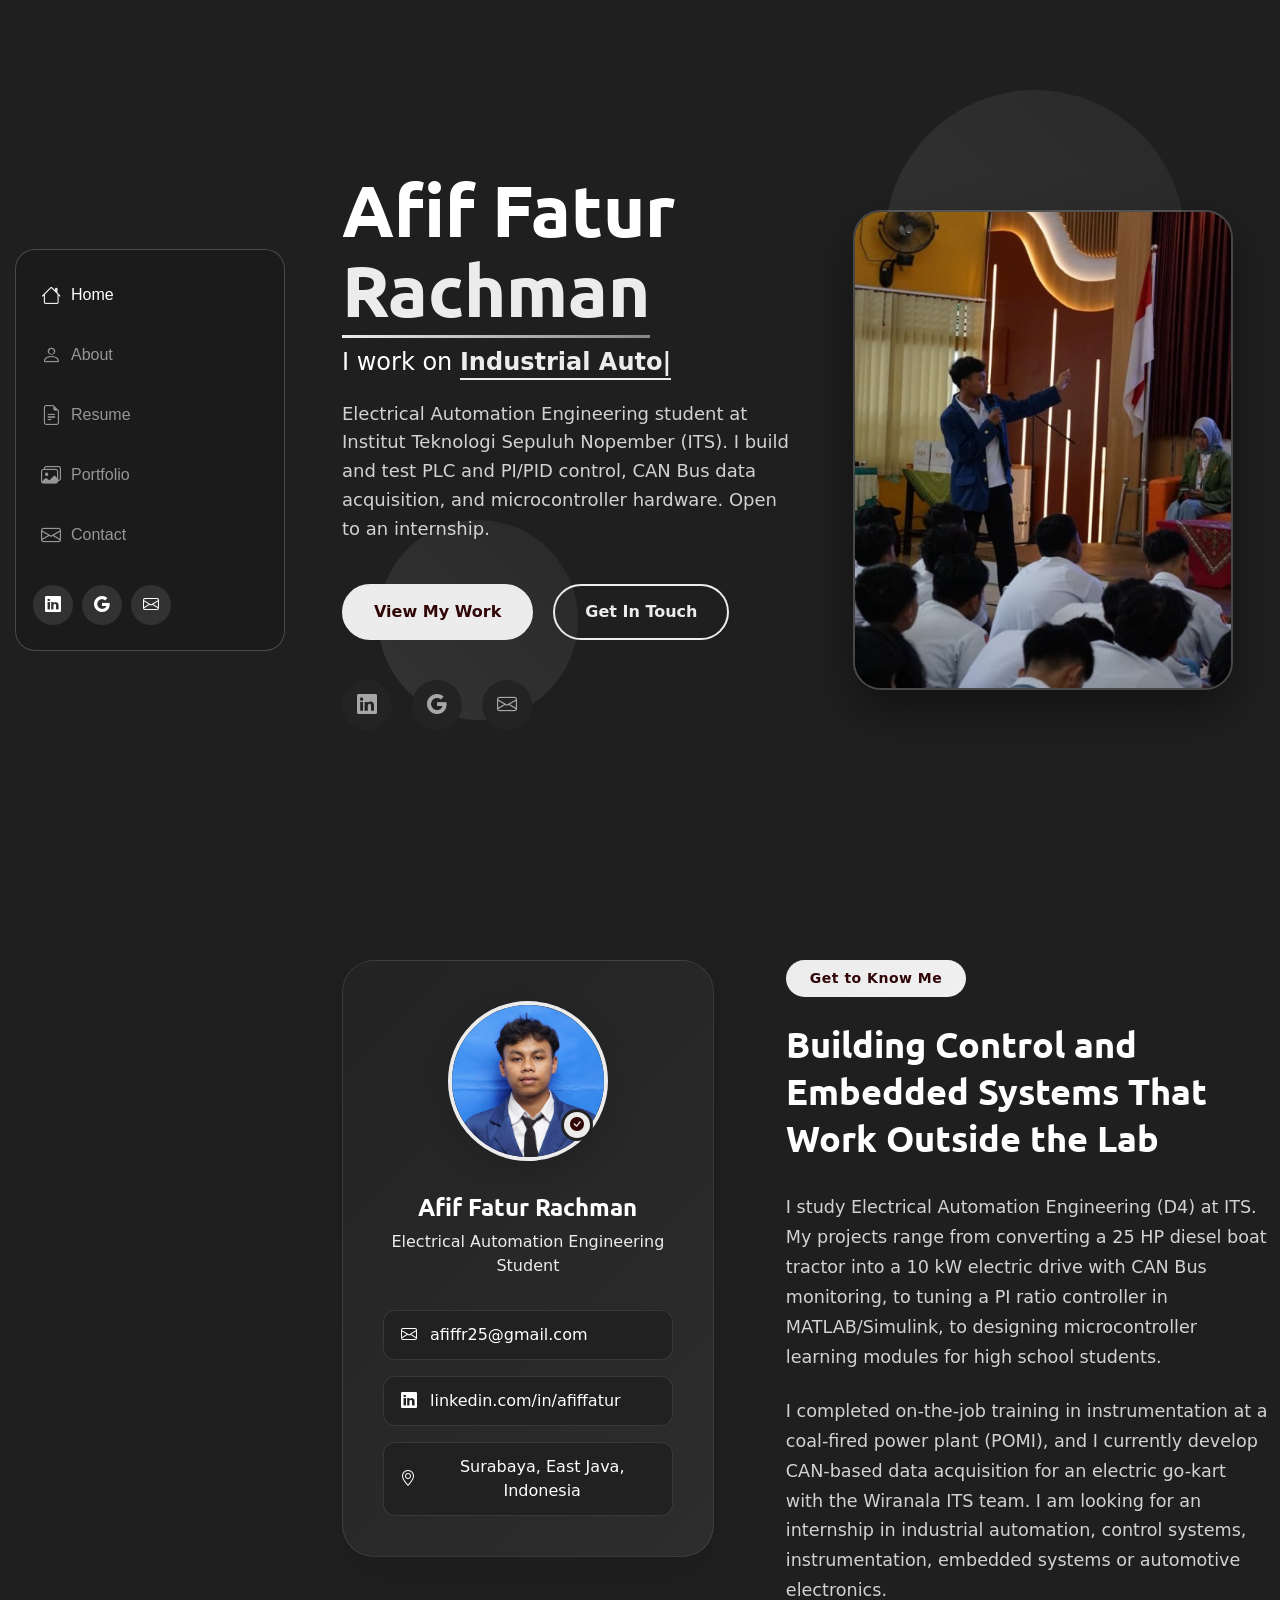
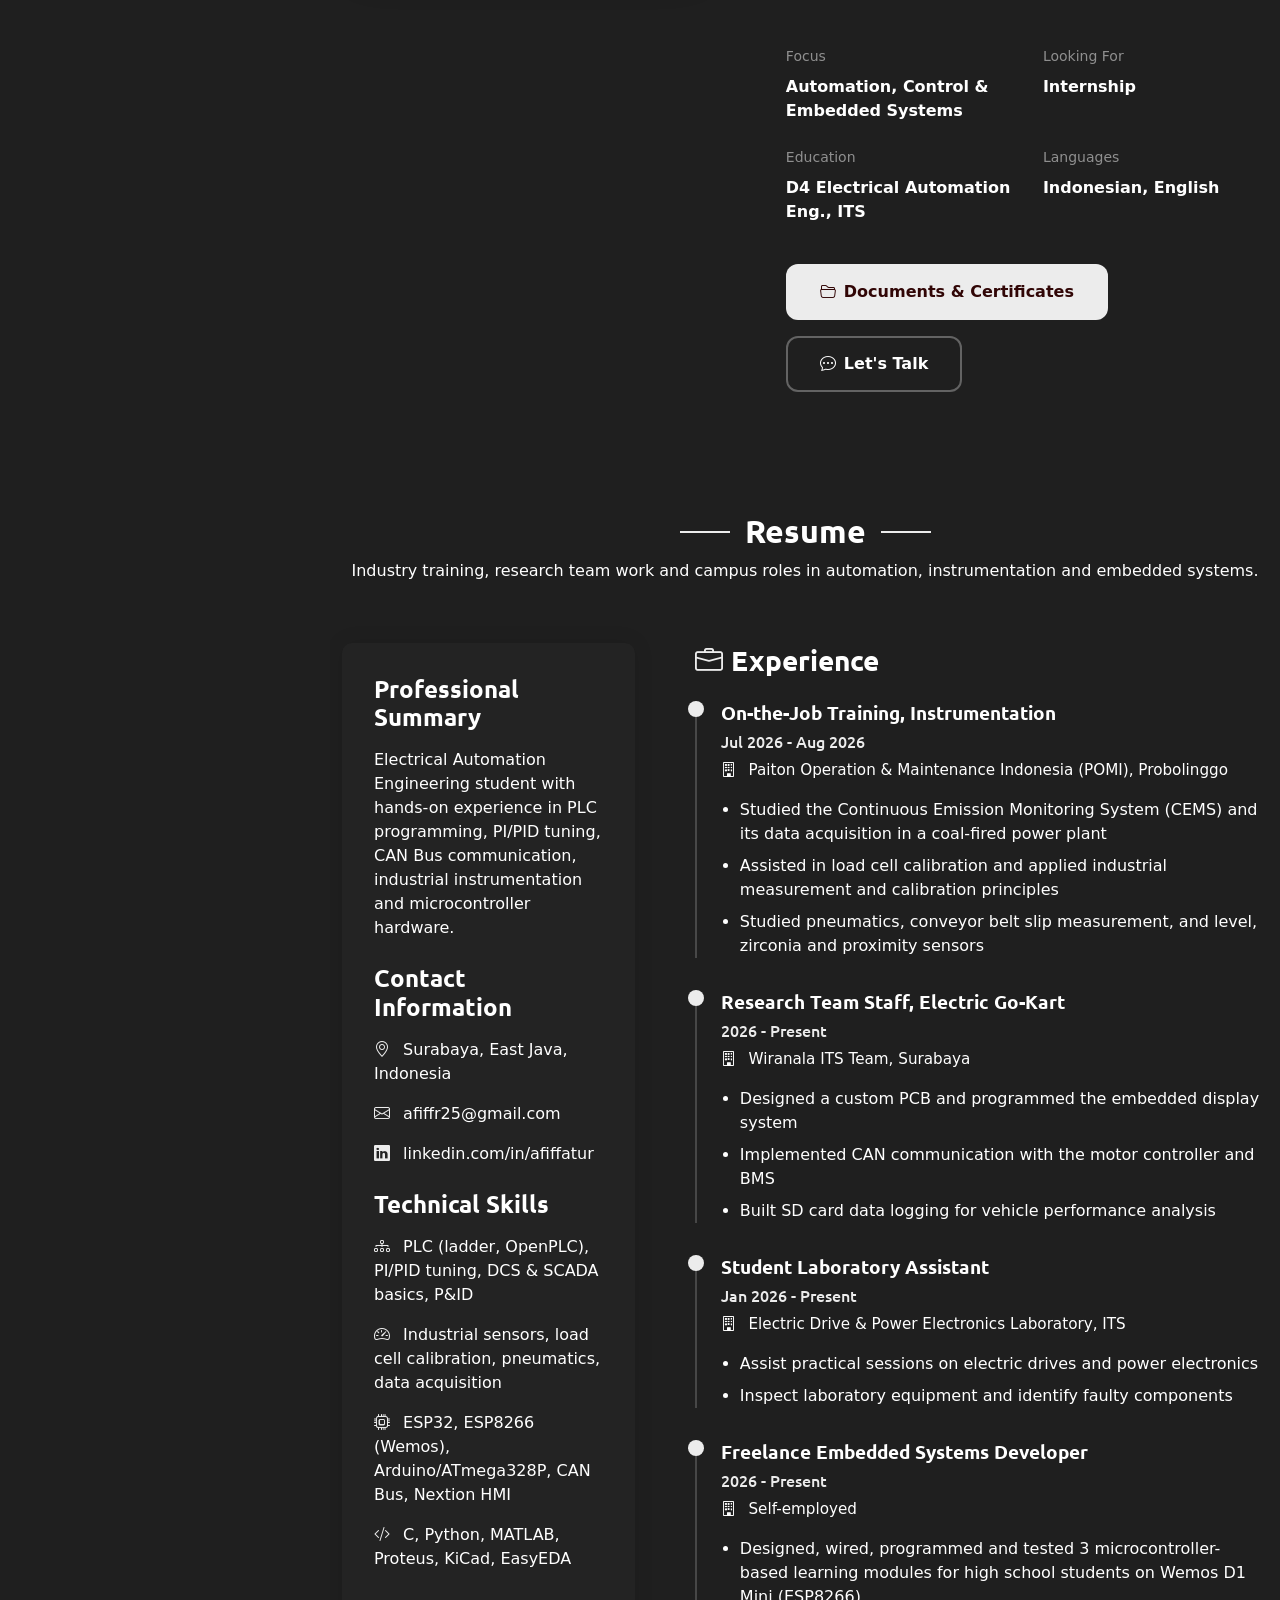
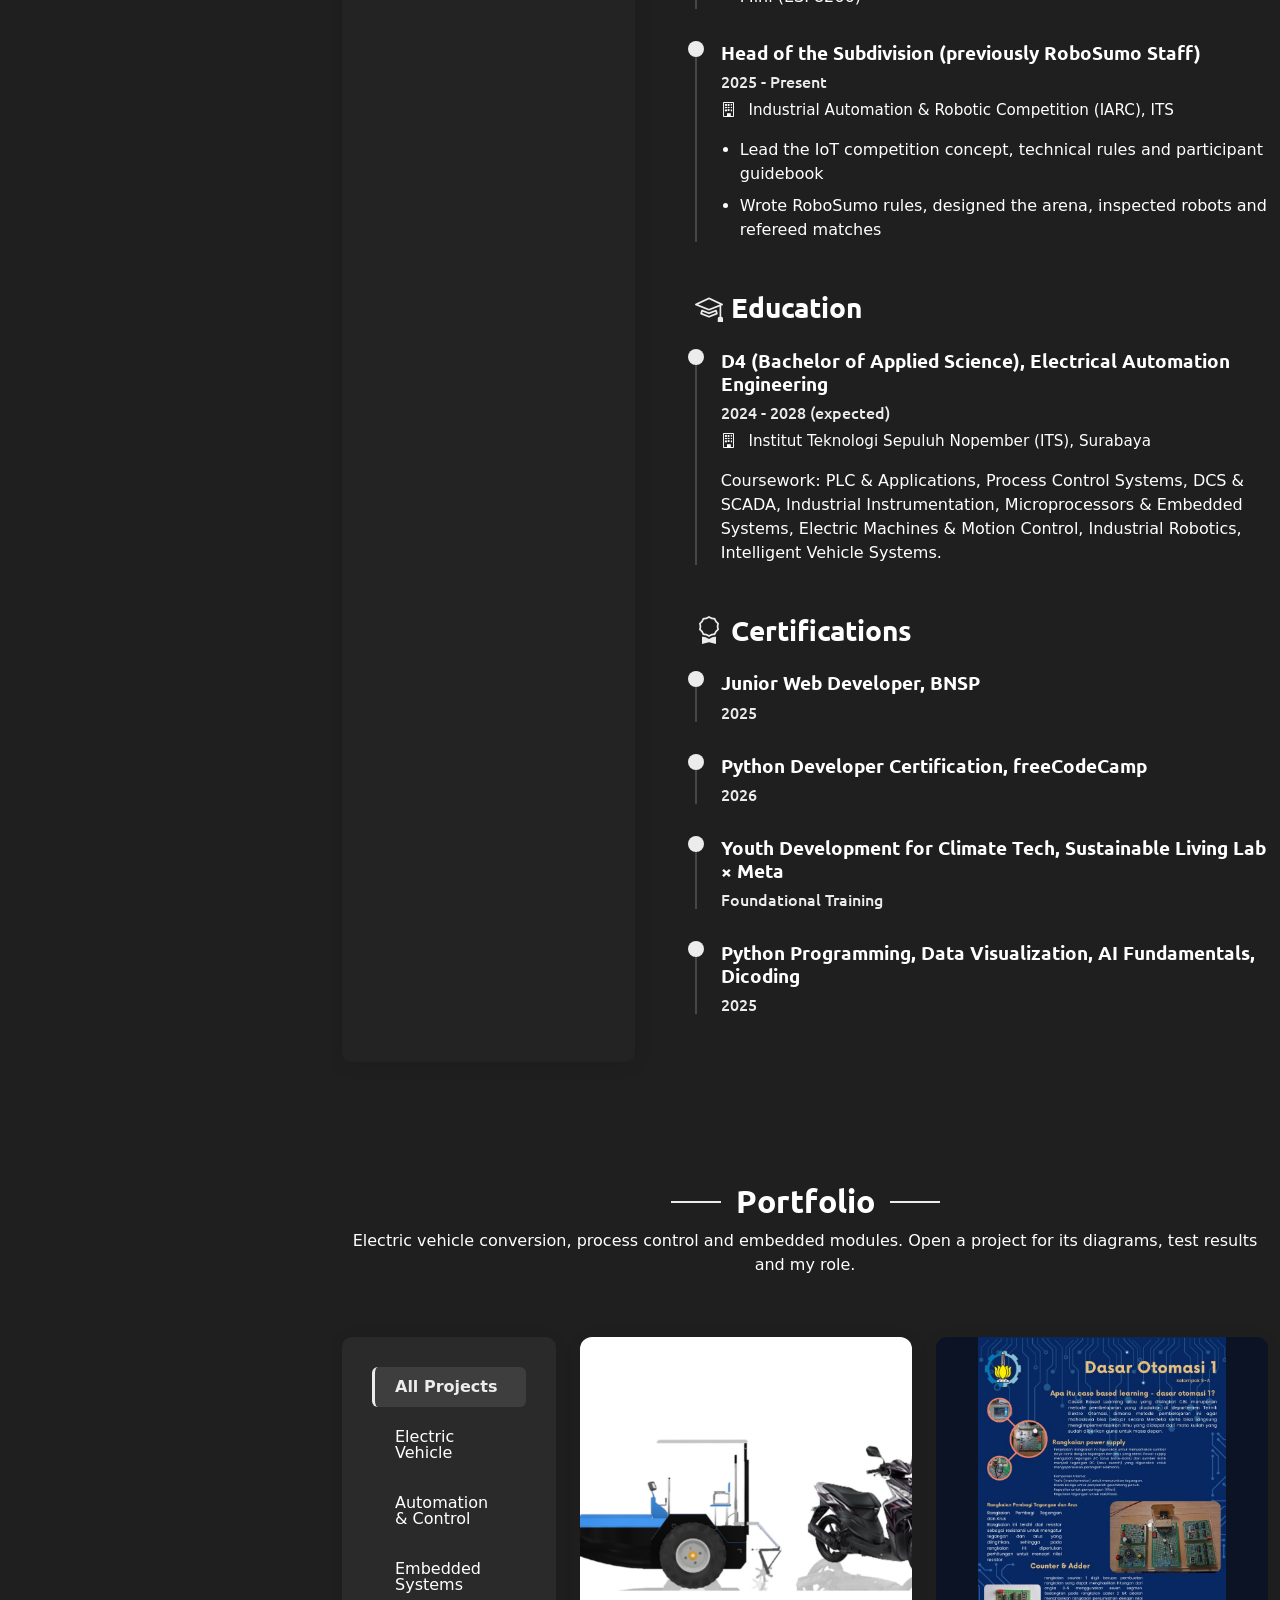
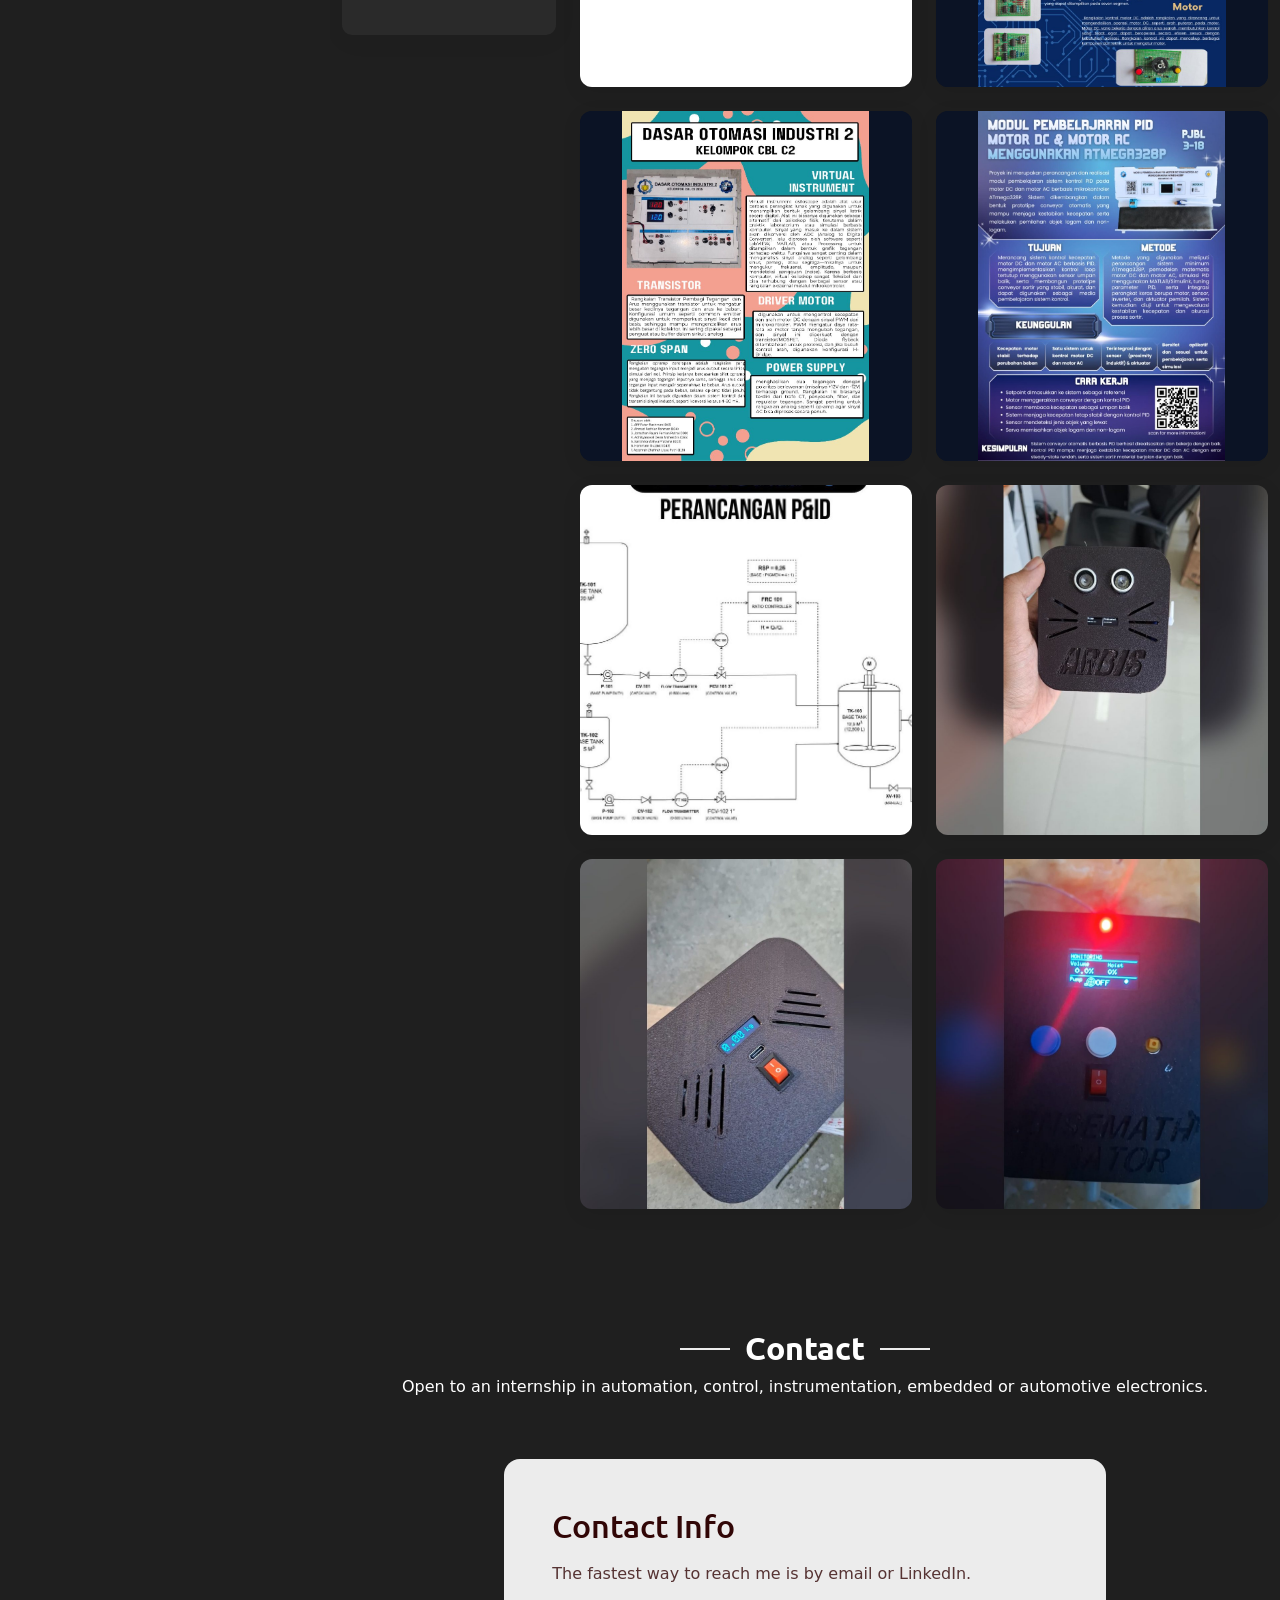
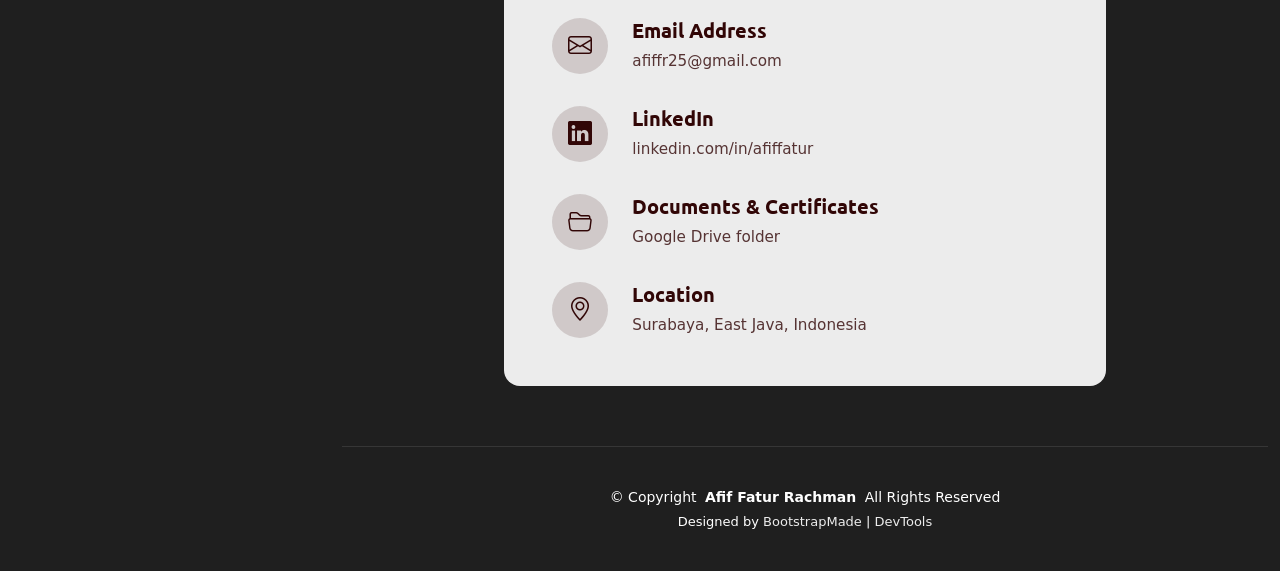
==== commit d9a99d7e: "add_project" ====
--- a/index.html
+++ b/index.html
@@ -79,8 +79,7 @@
 
             <div class="col-lg-6" data-aos="fade-right" data-aos-delay="100">
               <div class="hero-text">
-                <h1>Afif <span class="accent-text">Fatur</span></h1>
-                <h2>Afif Fatur Rachman</h2>
+                <h1>Afif Fatur <span class="accent-text">Rachman</span></h1>
                 <p class="lead">I work on <span class="typed" data-typed-items="Industrial Automation, Control Systems, Embedded Systems, EV Powertrains, Instrumentation"></span></p>
                 <p class="description">Electrical Automation Engineering student at Institut Teknologi Sepuluh Nopember (ITS). I build and test PLC and PI/PID control, CAN Bus data acquisition, and microcontroller hardware. Open to an internship.</p>
 
@@ -377,8 +376,53 @@
                         <span class="category">Electric Vehicle</span>
                         <h4>Electric Vehicle Conversion</h4>
                         <div class="portfolio-links">
-                          <a href="assets/img/projects/ev-cover-new.jpg" class="glightbox" title="Electric Vehicle Conversion">
+                          <a href="assets/img/projects/ev-cover-new.jpg" class="glightbox" title="Electric Vehicle Conversion"><i class="bi bi-plus-lg"></i></a>
                           <a href="project-ev.html" title="More Details"><i class="bi bi-arrow-right"></i></a>
+                        </div>
+                      </div>
+                    </div>
+                  </div>
+                </div><!-- End Portfolio Item -->
+                <div class="col-lg-6 col-md-6 portfolio-item isotope-item filter-control">
+                  <div class="portfolio-wrap contain-img">
+                    <img src="assets/img/projects/otomasi-poster.jpg" class="img-fluid" alt="Fundamental Automation &amp; Analog Circuits Module" loading="lazy">
+                    <div class="portfolio-info">
+                      <div class="content">
+                        <span class="category">Automation &amp; Control</span>
+                        <h4>Fundamental Automation &amp; Analog Circuits</h4>
+                        <div class="portfolio-links">
+                          <a href="assets/img/projects/otomasi-poster.jpg" class="glightbox" title="Fundamental Automation &amp; Analog Circuits"><i class="bi bi-plus-lg"></i></a>
+                          <a href="project-dasar-otomasi.html" title="More Details"><i class="bi bi-arrow-right"></i></a>
+                        </div>
+                      </div>
+                    </div>
+                  </div>
+                </div><!-- End Portfolio Item -->
+                <div class="col-lg-6 col-md-6 portfolio-item isotope-item filter-control">
+                  <div class="portfolio-wrap contain-img">
+                    <img src="assets/img/projects/otomasi2-poster.jpg" class="img-fluid" alt="Industrial Automation 2: Transistor &amp; Op-Amp Signal Conditioning" loading="lazy">
+                    <div class="portfolio-info">
+                      <div class="content">
+                        <span class="category">Automation &amp; Control</span>
+                        <h4>Industrial Automation 2: Transistor &amp; Op-Amp</h4>
+                        <div class="portfolio-links">
+                          <a href="assets/img/projects/otomasi2-poster.jpg" class="glightbox" title="Industrial Automation 2: Transistor &amp; Op-Amp"><i class="bi bi-plus-lg"></i></a>
+                          <a href="project-dasar-otomasi-2.html" title="More Details"><i class="bi bi-arrow-right"></i></a>
+                        </div>
+                      </div>
+                    </div>
+                  </div>
+                </div><!-- End Portfolio Item -->
+                <div class="col-lg-6 col-md-6 portfolio-item isotope-item filter-control filter-embedded">
+                  <div class="portfolio-wrap contain-img">
+                    <img src="assets/img/projects/dsk-poster.jpg" class="img-fluid" alt="Closed-Loop PID Conveyor &amp; Material Sorting System" loading="lazy">
+                    <div class="portfolio-info">
+                      <div class="content">
+                        <span class="category">Control &amp; Embedded</span>
+                        <h4>Closed-Loop PID Sorting Conveyor</h4>
+                        <div class="portfolio-links">
+                          <a href="assets/img/projects/dsk-poster.jpg" class="glightbox" title="Closed-Loop PID Sorting Conveyor"><i class="bi bi-plus-lg"></i></a>
+                          <a href="project-dsk-conveyor.html" title="More Details"><i class="bi bi-arrow-right"></i></a>
                         </div>
                       </div>
                     </div>
--- a/assets/css/main.css
+++ b/assets/css/main.css
@@ -717,19 +717,12 @@
 
 .hero .hero-visual .profile-container {
   position: relative;
-  width: 400px;
-  height: 400px;
+  width: 380px;
+  height: 480px;
 }
 
 .hero .hero-visual .profile-container .profile-background {
-  position: absolute;
-  top: 15px;
-  left: 15px;
-  width: 100%;
-  height: 100%;
-  background: color-mix(in srgb, var(--accent-color), transparent 90%);
-  border-radius: 30px;
-  z-index: 1;
+  display: none;
 }
 
 .hero .hero-visual .profile-container .profile-image {
@@ -737,7 +730,10 @@
   width: 100%;
   height: 100%;
   object-fit: cover;
-  border-radius: 30px;
+  object-position: center center;
+  border-radius: 28px;
+  border: 2px solid color-mix(in srgb, var(--accent-color), transparent 80%);
+  box-shadow: 0 20px 45px rgba(0, 0, 0, 0.4);
   z-index: 2;
 }
 
@@ -767,35 +763,55 @@
 
 @media (max-width: 992px) {
   .hero .hero-text {
-    text-align: center;
-    margin-bottom: 50px;
+    text-align: left;
+    margin-bottom: 40px;
   }
 
   .hero .hero-text h1 {
-    font-size: 56px;
+    font-size: 52px;
   }
 
   .hero .hero-text h2 {
-    font-size: 28px;
+    font-size: 26px;
   }
 
   .hero .hero-text .lead {
     font-size: 20px;
   }
 
+  .hero .hero-actions {
+    justify-content: flex-start;
+  }
+
+  .hero .social-links {
+    justify-content: flex-start;
+  }
+
+  .hero .hero-visual {
+    justify-content: center;
+    margin-top: 20px;
+  }
+
   .hero .hero-visual .profile-container {
-    width: 350px;
-    height: 350px;
+    width: 320px;
+    height: 420px;
+    max-width: 90%;
+    margin: 0 auto;
   }
 }
 
 @media (max-width: 768px) {
+  .hero .hero-text {
+    text-align: left;
+    margin-bottom: 35px;
+  }
+
   .hero .hero-text h1 {
-    font-size: 42px;
+    font-size: clamp(34px, 8.5vw, 44px);
   }
 
   .hero .hero-text h2 {
-    font-size: 24px;
+    font-size: 22px;
   }
 
   .hero .hero-text .lead {
@@ -803,21 +819,34 @@
   }
 
   .hero .hero-text .description {
-    font-size: 16px;
+    font-size: 15px;
+    max-width: 100%;
   }
 
   .hero .hero-actions {
+    justify-content: flex-start;
+    gap: 12px;
+  }
+
+  .hero .hero-actions .btn {
+    padding: 12px 24px;
+    font-size: 14px;
+  }
+
+  .hero .social-links {
+    justify-content: flex-start;
+    gap: 15px;
+  }
+
+  .hero .hero-visual {
     justify-content: center;
-  }
-
-  .hero .hero-actions .btn {
-    padding: 12px 25px;
-    font-size: 14px;
+    margin-top: 15px;
   }
 
   .hero .hero-visual .profile-container {
-    width: 300px;
-    height: 300px;
+    width: 290px;
+    height: 380px;
+    margin: 0 auto;
   }
 
   .hero .background-elements .bg-circle.circle-1 {
@@ -851,13 +880,7 @@
 }
 
 .about .profile-card::before {
-  content: "";
-  position: absolute;
-  top: 0;
-  left: 0;
-  right: 0;
-  height: 4px;
-  background: linear-gradient(90deg, var(--accent-color), color-mix(in srgb, var(--accent-color), var(--heading-color) 30%));
+  display: none;
 }
 
 @media (max-width: 991px) {
@@ -1600,6 +1623,15 @@
   width: 100%;
   height: 350px;
   object-fit: cover;
+}
+
+.portfolio .portfolio-wrap.contain-img {
+  background-color: #0b1325;
+}
+
+.portfolio .portfolio-wrap.contain-img img {
+  object-fit: contain;
+  background-color: #0b1325;
 }
 
 .portfolio .portfolio-wrap .portfolio-info {
@@ -2232,17 +2264,35 @@
 .portfolio-details .portfolio-details-slider {
   position: relative;
   overflow: hidden;
-  border-radius: 8px;
-  box-shadow: 0 0 30px rgba(var(--default-color), 0.1);
+  border-radius: 12px;
+  box-shadow: 0 0 30px rgba(var(--default-color), 0.15);
+  background-color: #0b1325;
 }
 
 .portfolio-details .portfolio-details-slider .swiper-wrapper {
   height: auto !important;
 }
 
+.portfolio-details .portfolio-details-slider .swiper-slide {
+  display: flex;
+  justify-content: center;
+  align-items: center;
+  background-color: #0b1325;
+}
+
 .portfolio-details .portfolio-details-slider img {
-  aspect-ratio: 16/9;
-  object-fit: cover;
+  width: 100%;
+  max-height: 580px;
+  object-fit: contain;
+  background-color: #0b1325;
+}
+
+.portfolio-details .portfolio-details-slider .swiper-slide a {
+  display: flex;
+  justify-content: center;
+  align-items: center;
+  width: 100%;
+  cursor: zoom-in;
 }
 
 .portfolio-details .portfolio-details-slider .swiper-pagination {
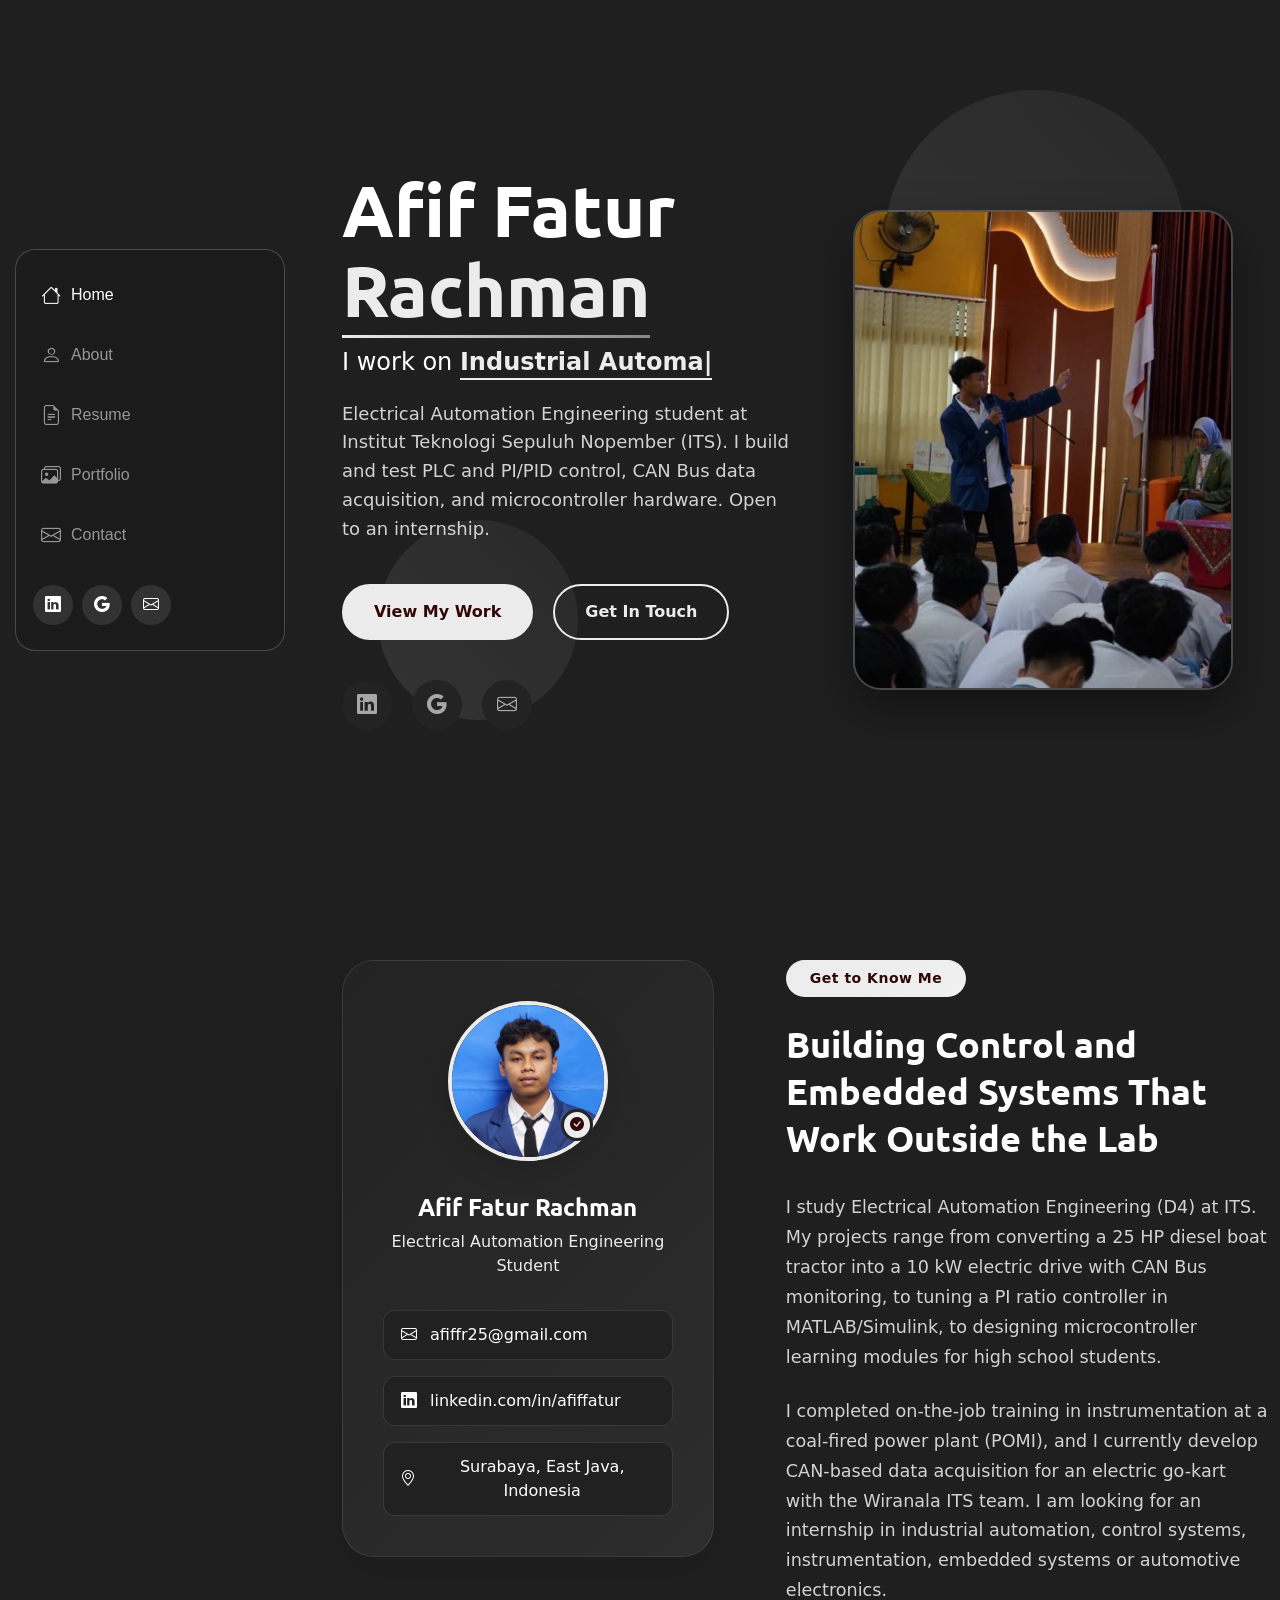
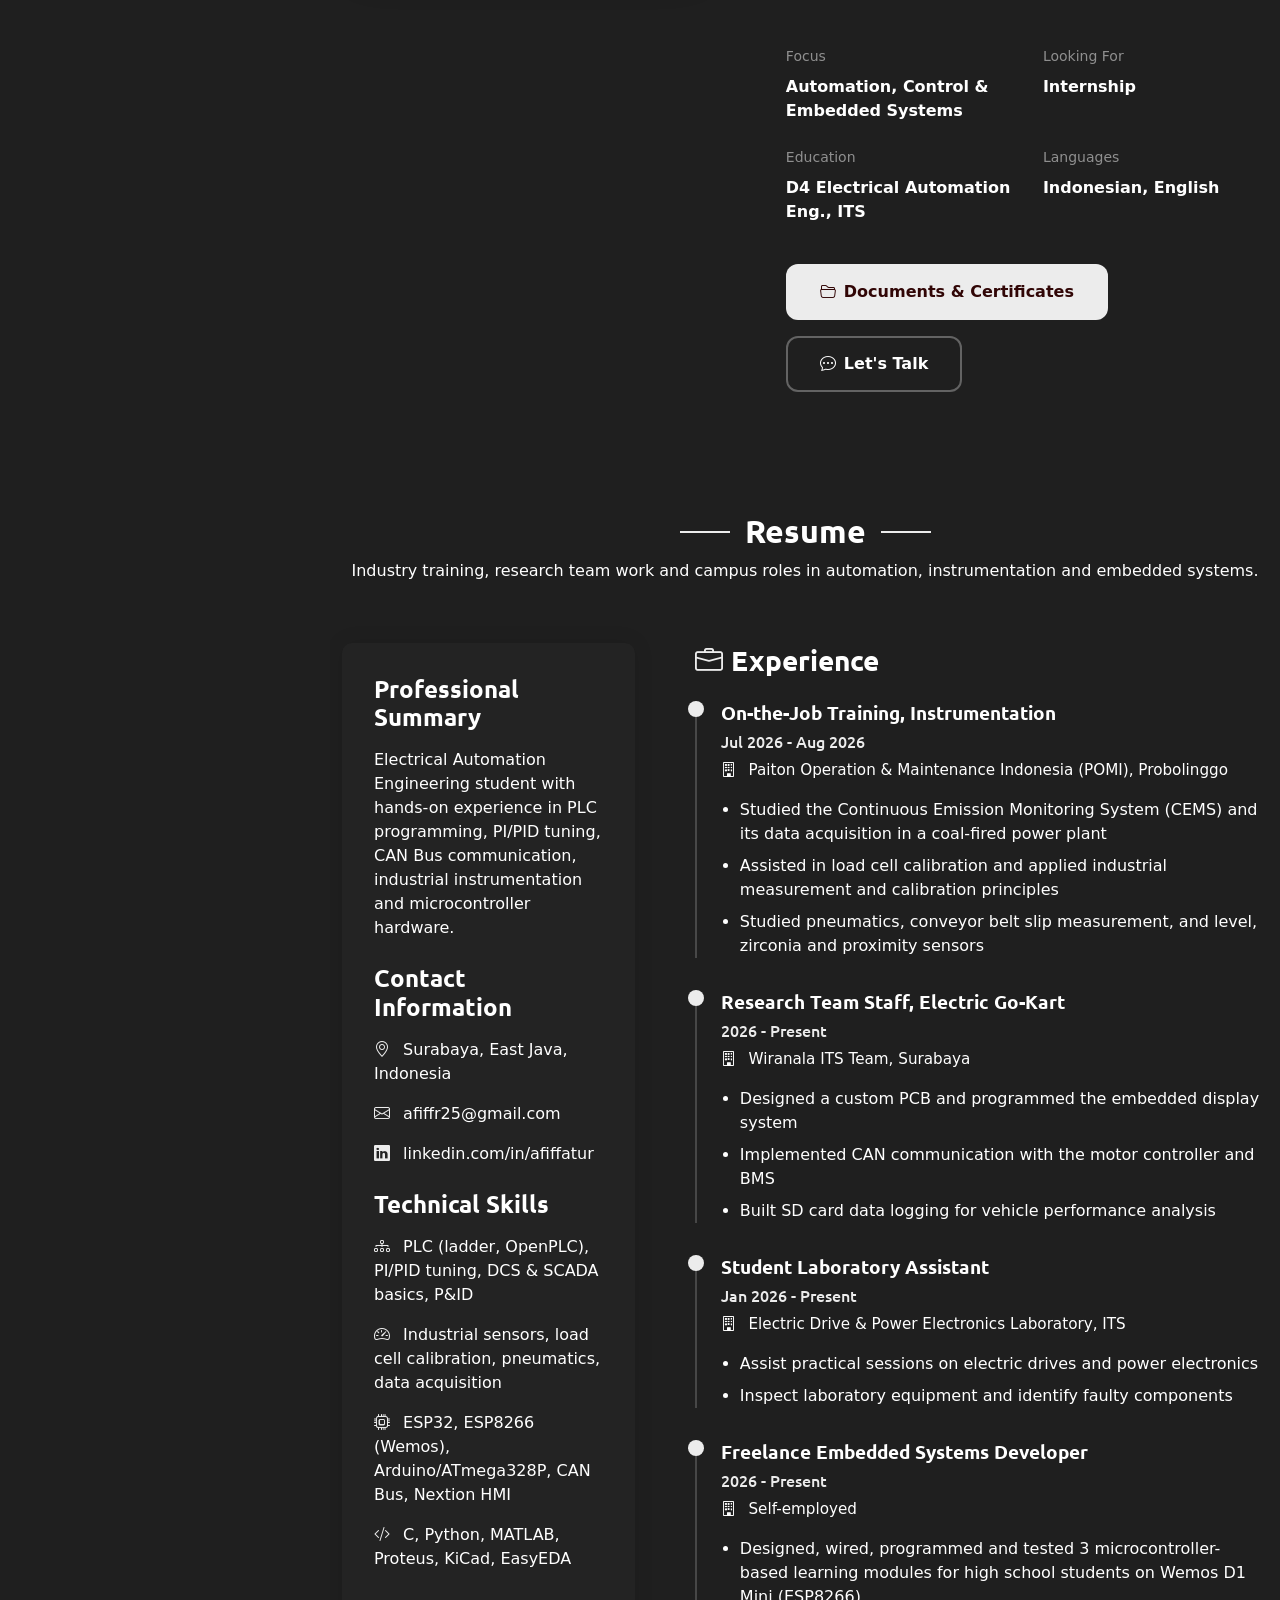
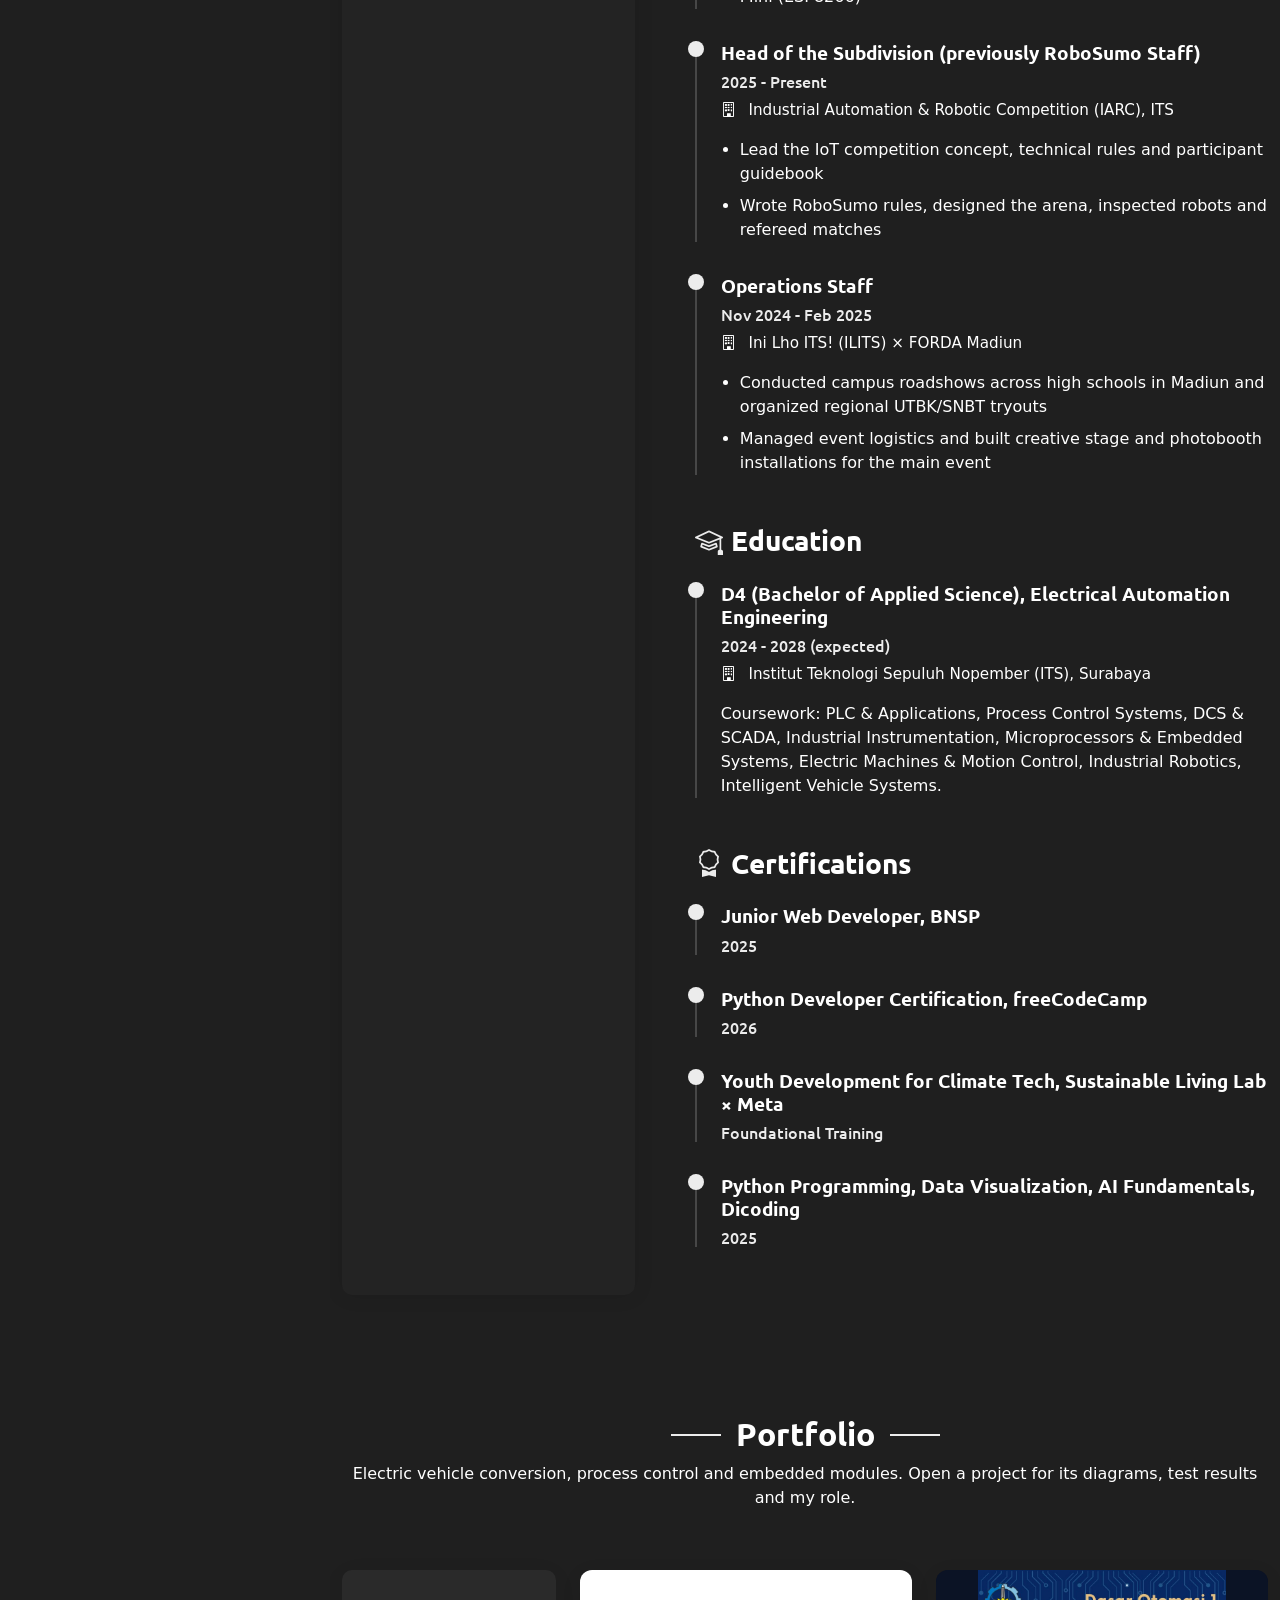
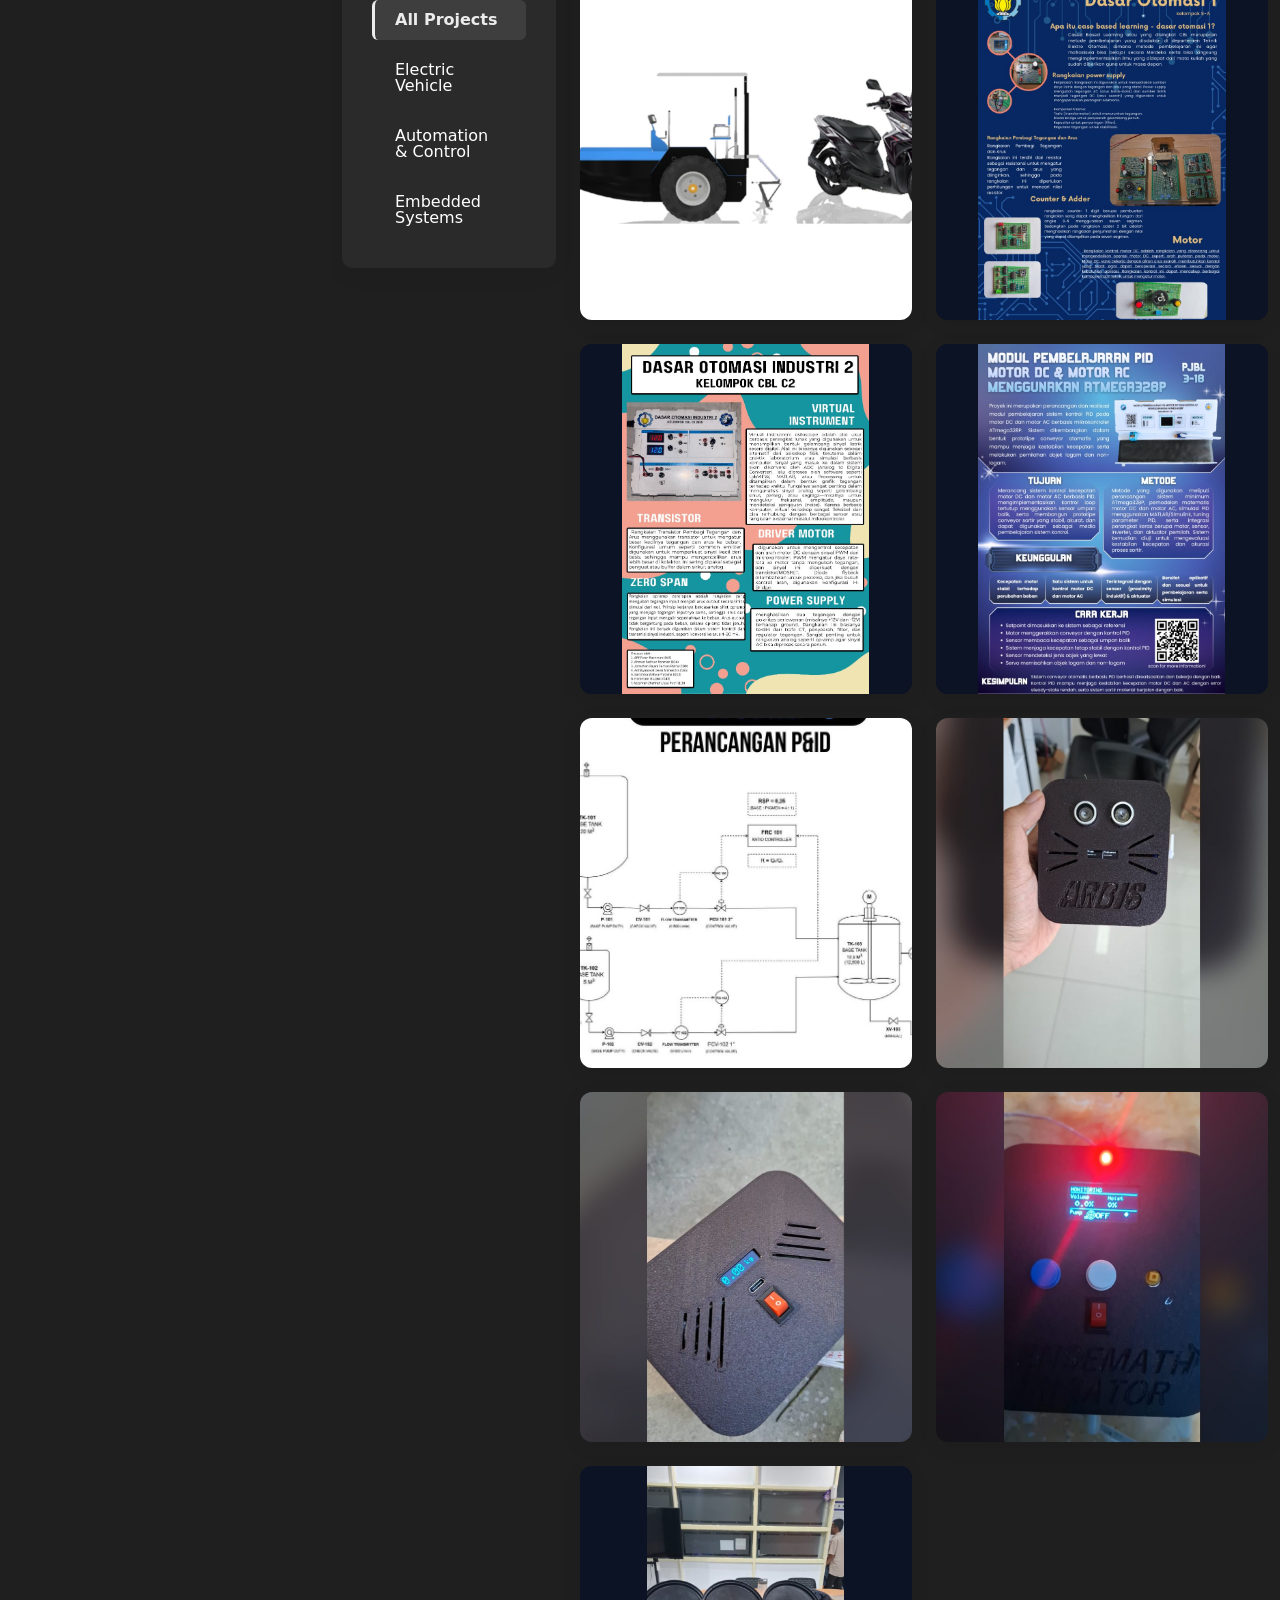
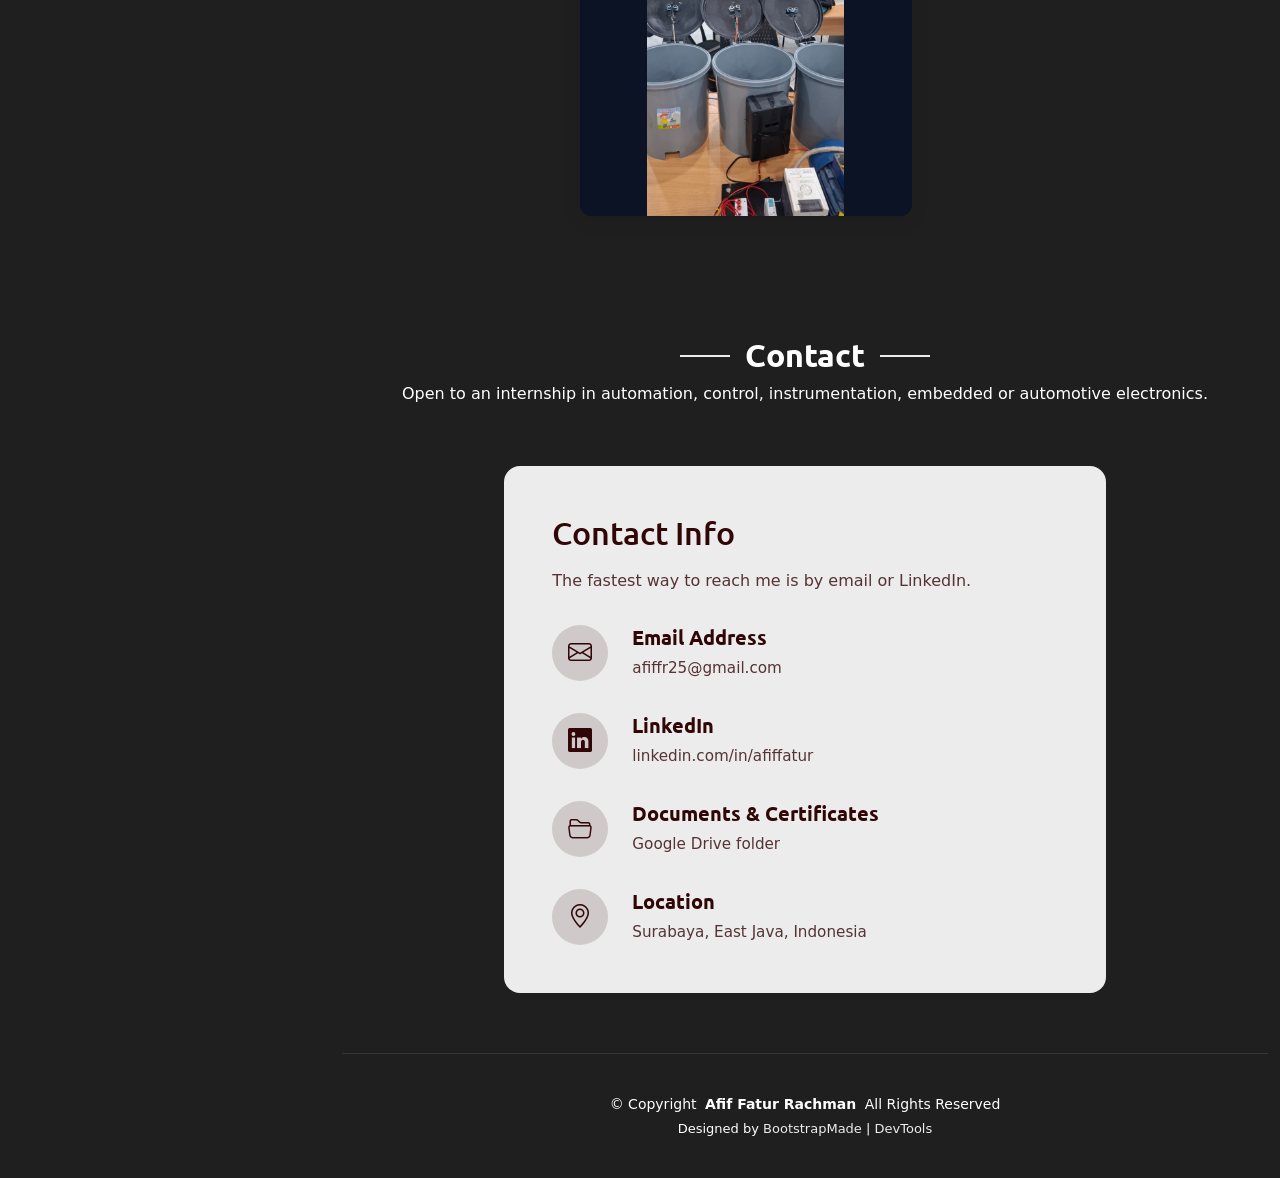
==== commit f50ac189: "add_forda" ====
--- a/index.html
+++ b/index.html
@@ -295,6 +295,16 @@
                 </ul>
               </div>
 
+              <div class="resume-item">
+                <h4>Operations Staff</h4>
+                <h5>Nov 2024 - Feb 2025</h5>
+                <p class="company"><i class="bi bi-building"></i> Ini Lho ITS! (ILITS) × FORDA Madiun</p>
+                <ul>
+                  <li>Conducted campus roadshows across high schools in Madiun and organized regional UTBK/SNBT tryouts</li>
+                  <li>Managed event logistics and built creative stage and photobooth installations for the main event</li>
+                </ul>
+              </div>
+
             </div>
 
             <div class="resume-section" data-aos="fade-up" data-aos-delay="100">
@@ -483,6 +493,21 @@
                         <div class="portfolio-links">
                           <a href="assets/img/projects/smart-photo.jpg" class="glightbox" title="Smart Irrigation Module"><i class="bi bi-plus-lg"></i></a>
                           <a href="project-smart.html" title="More Details"><i class="bi bi-arrow-right"></i></a>
+                        </div>
+                      </div>
+                    </div>
+                  </div>
+                </div><!-- End Portfolio Item -->
+                <div class="col-lg-6 col-md-6 portfolio-item isotope-item filter-embedded">
+                  <div class="portfolio-wrap contain-img">
+                    <img src="assets/img/projects/waste-bins-cover.jpg" class="img-fluid" alt="Distributed IoT Smart Waste Management System" loading="lazy">
+                    <div class="portfolio-info">
+                      <div class="content">
+                        <span class="category">Embedded Systems &amp; IoT</span>
+                        <h4>Distributed IoT Smart Waste System</h4>
+                        <div class="portfolio-links">
+                          <a href="assets/img/projects/waste-bins-cover.jpg" class="glightbox" title="Distributed IoT Smart Waste Management System"><i class="bi bi-plus-lg"></i></a>
+                          <a href="project-waste.html" title="More Details"><i class="bi bi-arrow-right"></i></a>
                         </div>
                       </div>
                     </div>
